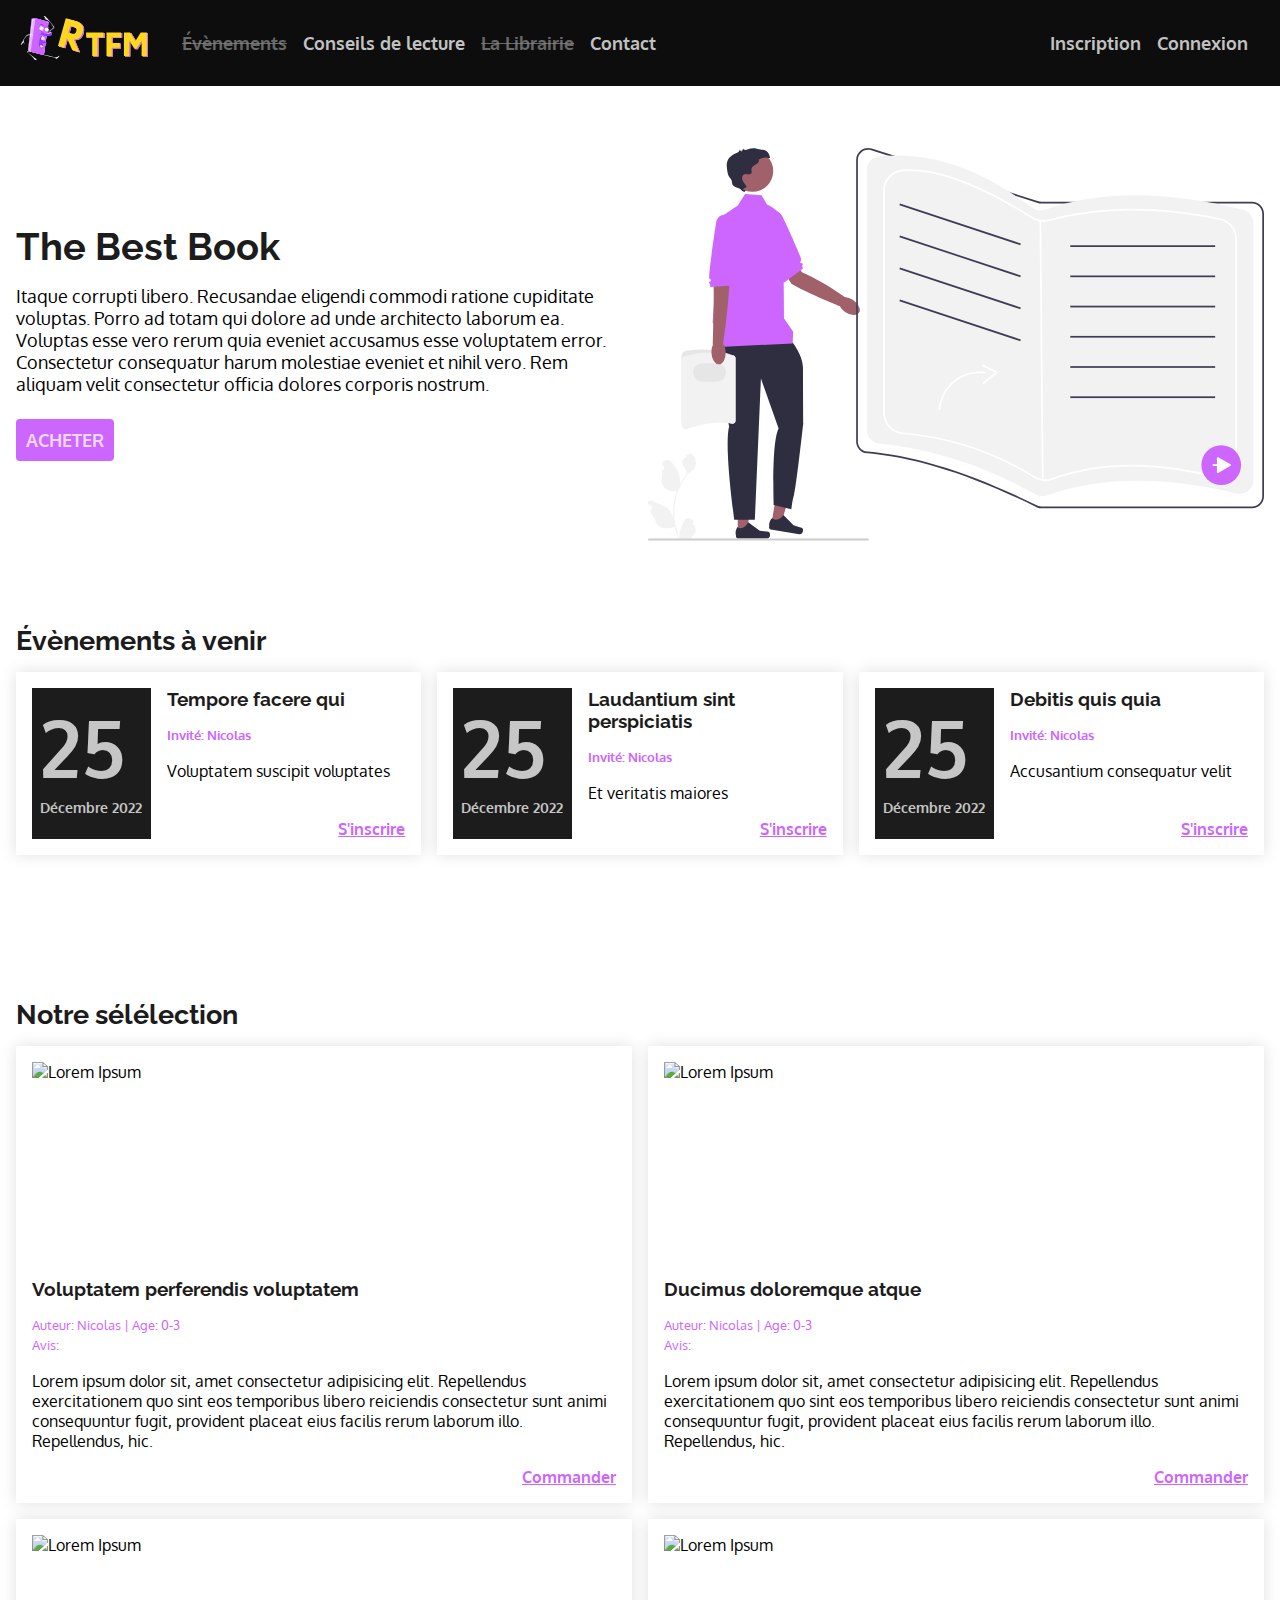
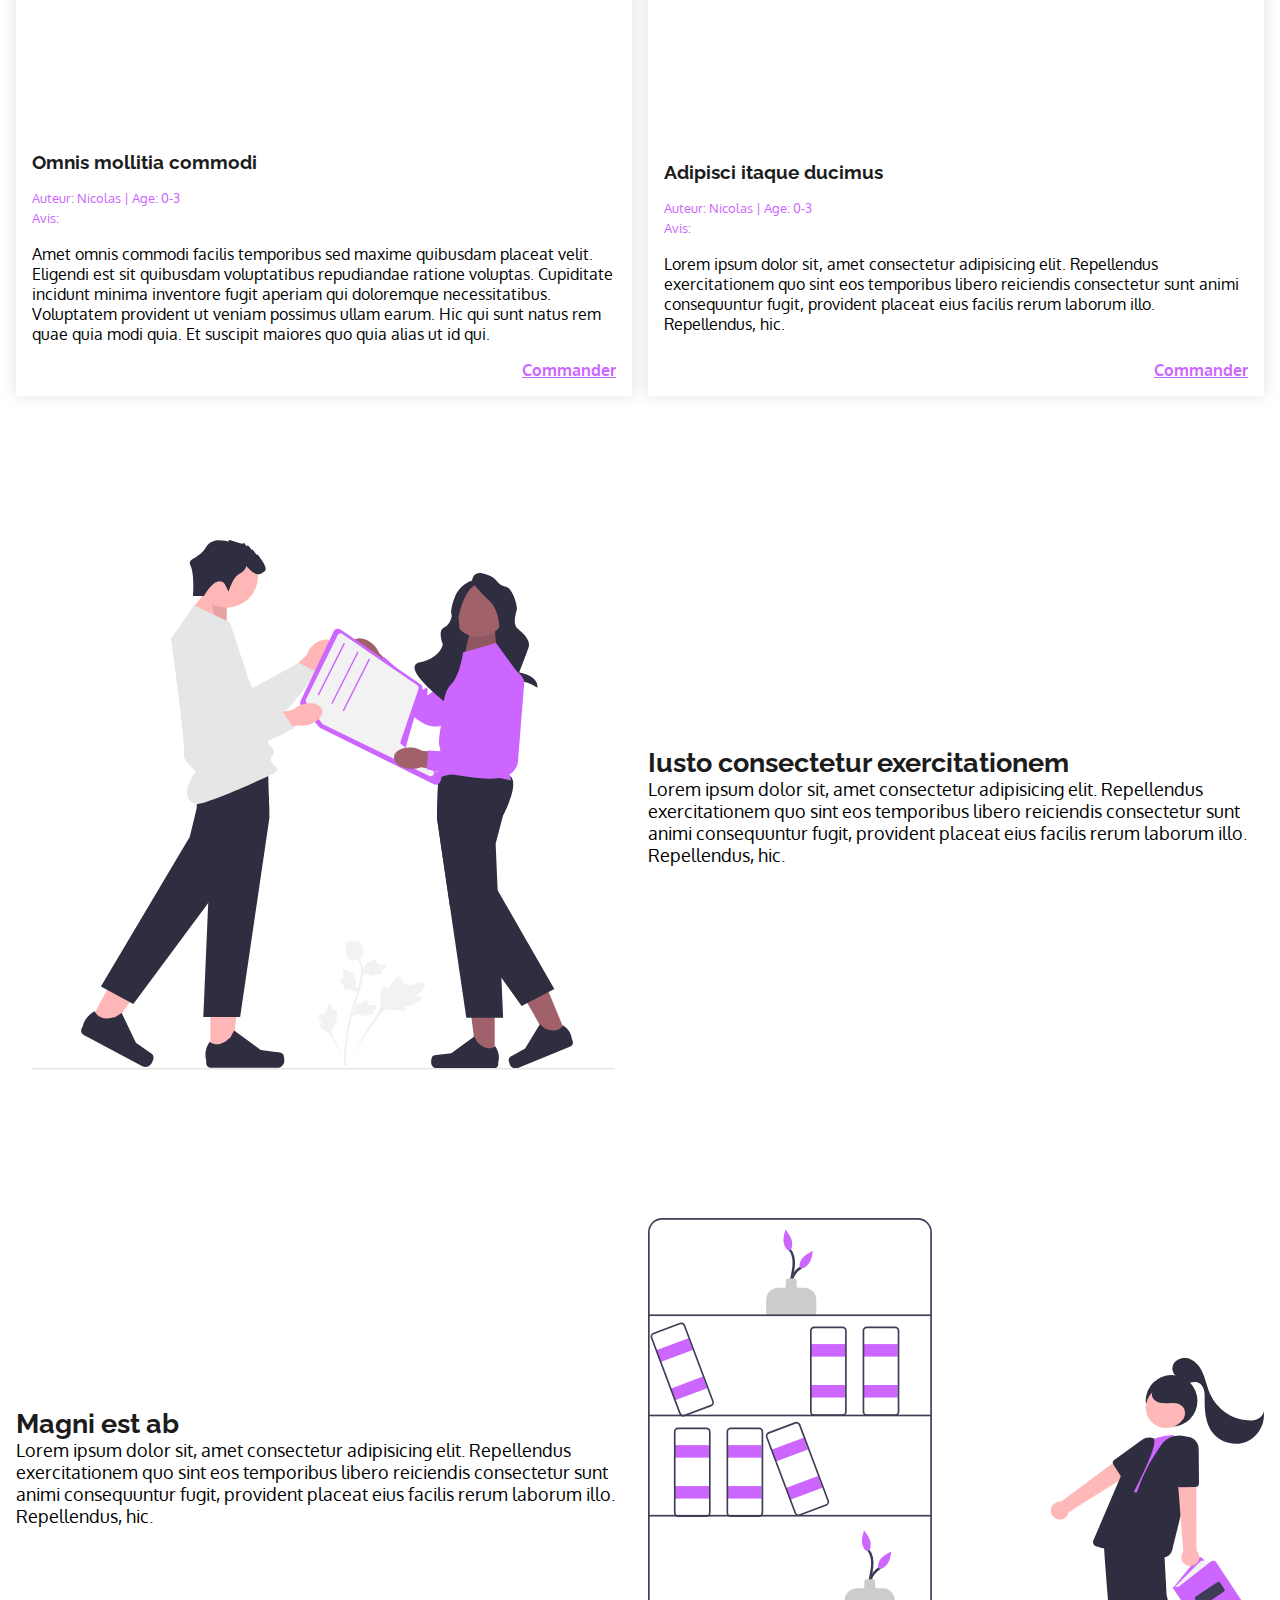
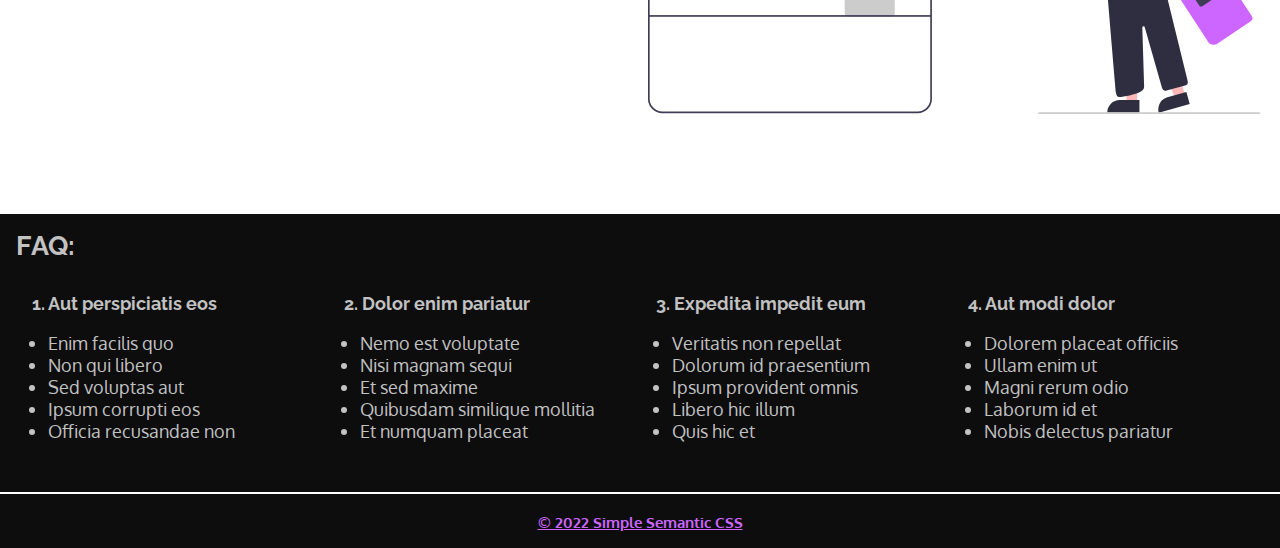
==== example/index.html @ d2ba7d9a "Ajout script insertion Header et footer" ====
<!DOCTYPE html>
<html lang="zxx">

<head>
  <meta charset="UTF-8" />
  <meta http-equiv="X-UA-Compatible" content="IE=edge" />
  <meta name="viewport" content="width=device-width, initial-scale=1.0" />
  <meta name="description" content="Simple Semantic CSS" />
  <title>SIMPLE SEMANTIC CSS</title>
  <!-- ANCHOR LOCAL stylesheet -->
  <link rel="stylesheet" href="../css/v1.09/main.css" />
  <link rel="stylesheet" href="./css/custom.css" />
  <!-- ANCHOR CDN -->
  <!-- <link rel="stylesheet" href="https://cdn.jsdelivr.net/gh/alternative-rvb/Simple-Semantic-CSS/css/v1.09/main.css"> -->
  <!-- ANCHOR FONTAWSOME -->
  <link rel="stylesheet" href="https://cdnjs.cloudflare.com/ajax/libs/font-awesome/6.1.1/css/all.min.css"
    integrity="sha512-KfkfwYDsLkIlwQp6LFnl8zNdLGxu9YAA1QvwINks4PhcElQSvqcyVLLD9aMhXd13uQjoXtEKNosOWaZqXgel0g=="
    crossorigin="anonymous" referrerpolicy="no-referrer" />
</head>

<body>
  <div class="d-flex fd-column g-1">

    <!-- ANCHOR HEADER -->
    <header id="mainHeader" class="bg-theme1 fixed"></header>
    <main class="mw-1320 m-auto d-flex fd-column g-1 p-1">
      <!-- ANCHOR SECTION HERO -->
      <section class="d-flex row-r wrap ai-c g-1">
        <div class="f-m text-c">
          <svg xmlns="http://www.w3.org/2000/svg" width="713.74209" height="454.87759" viewBox="0 0 713.74209 454.87759"
            xmlns:xlink="http://www.w3.org/1999/xlink">
            <path
              d="M151.45532,107.12088l26.99368,36.84888s23.01451,9.67771,49.9126,29.10911l-6.43865,10.05121s-44.39713-18.1797-55.75874-25.86109l-20.74693-32.52529,6.03804-17.62282Z"
              fill="#a0616a" />
            <ellipse cx="233.00689" cy="183.07086" rx="8.26737" ry="13.92399"
              transform="translate(-49.60553 272.16278) rotate(-55.65347)" fill="#a0616a" />
            <path
              d="M138.26109,75.6637l8.8339-2.50569s5.1422,.00984,8.04323,5.0606c2.90102,5.05075,23.44113,50.08457,22.46756,51.82912-.97357,1.74455-2.33263,2.13004-.58808,3.10361,1.74455,.97357,3.34184,.48004,2.15279,1.93885s.4542,4.66371,.4542,4.66371l-22.66043,16.71891-18.70316-80.80912Z"
              fill="#e20613" class="svg-theme1" />
            <polygon
              points="103.98781 445.96841 114.76512 445.96735 119.89195 404.39726 103.98562 404.39836 103.98781 445.96841"
              fill="#a0616a" />
            <path
              d="M140.9122,445.72392h0c.33555,.56513,.51263,2.38921,.51263,3.04645h0c0,2.02017-1.63767,3.65784-3.65783,3.65784h-33.37606c-1.37816,0-2.49539-1.11722-2.49539-2.49539v-1.38955s-1.6511-4.17631,1.74822-9.32386c0,0,4.22487,4.03063,10.5379-2.2824l1.86165-3.3725,13.47584,9.8555,7.46946,.91942c1.63414,.20115,3.08299-.03122,3.92358,1.38451Z"
              fill="#2f2e41" />
            <polygon
              points="142.99451 435.46553 153.62304 437.25011 165.5665 397.104 149.87984 394.46966 142.99451 435.46553"
              fill="#a0616a" />
            <path
              d="M179.44907,441.3422h0c.23728,.61292,.10969,2.44112,.0008,3.08928h0c-.33471,1.99225-2.22108,3.33595-4.21332,3.00124l-32.91477-5.52988c-1.35912-.22834-2.27579-1.51523-2.04745-2.87434l.23023-1.37035s-.93633-4.39215,3.26888-8.90534c0,0,3.49867,4.67491,10.77042-.5049l2.39469-3.01745,11.65669,11.95202,7.21389,2.14428c1.57823,.46912,3.04555,.48001,3.63996,2.01544Z"
              fill="#2f2e41" />
            <path
              d="M165.08713,222.1622s14.47992,16.9521,14.47992,32.49152,.35317,64.35457,.35317,64.35457c0,0-8.47605,76.20658-10.59506,82.56362-2.11901,6.35704-3.17852,16.9521-3.17852,16.9521l-20.48379-4.94436s-2.82535-71.69325,5.6507-88.64535l-20.48379-57.91967-7.06337,163.87029h-23.7791s-12.24411-86.17317-5.88707-108.77597c0,0-14.12675-86.17317-10.59506-91.11753,3.53169-4.94436,81.58197-8.82922,81.58197-8.82922Z"
              fill="#2f2e41" />
            <path
              d="M112.46499,53.34756l19.07111,1.41267,6.35704,10.59506s14.83309,6.35704,16.9521,15.53942c2.11901,9.18239,2.82535,116.54568,2.82535,116.54568l10.59506,15.53942-.70634,13.42041-84.76049,4.23802v-12.90317l-7.76971-15.35033s8.47605-122.90271,10.59506-123.60905c2.11901-.70634,18.36477-12.00774,18.36477-12.00774l8.47605-13.42041Z"
              fill="#e20613" class="svg-theme1" />
            <circle cx="121.09631" cy="26.70369" r="24.01547" fill="#a0616a" />
            <path
              d="M140.27905,7.38731c-1.22197-3.46578-4.61208-5.56839-8.28613-5.48649-.15581,.00343-.31131,.00199-.46542-.00434-1.85026-.07565-3.62619-.7076-5.44048-1.07833-3.38133-.69101-6.94664-.45966-10.21031,.66248-1.01445,.34882-2.03016,.78745-3.10291,.78757-1.07274,.00015-2.24124-.58808-2.50289-1.62838-.06211,.94187-.12405,1.88369-.18599,2.82551-.34916-.76229-.69815-1.52463-1.04731-2.28696l-.69907,3.04009-2.23975-2.54074c.20029,1.11987-.4526,2.24857-1.33659,2.96455-.88398,.71602-1.97579,1.11208-3.02239,1.55816-4.51696,1.92538-8.75815,5.33425-10.05965,10.06887-.82233,2.9913-.3922,6.16599,.04356,9.23746,.38511,2.71533,.80391,5.5245,2.27986,7.8359,.94613,1.48175,2.30989,2.72857,2.88596,4.38963,.53695,1.54823,.33356,3.32083,1.09757,4.77063,.76723,1.45622,2.35113,2.2801,3.9013,2.83338,1.55005,.55349,3.19792,.94488,4.53289,1.90776,1.33483,.96302,2.88417,3.73695,5.79264,3.58767l.93871-1.76355c.96568-.7868-2.60804-.16303-2.64533-1.40807-.03729-1.24504,4.29998-2.01425,3.6853-3.09766-.9427-1.6613-2.21811-3.10718-3.2804-4.69483-1.24232-1.8567-2.21931-4.02607-1.79064-6.29222,.16671-.88153,.57928-1.71424,1.2078-2.35458,1.81162-1.846,3.83164-1.03461,5.79476-.77056,1.35305,.18217,2.96907-.02813,3.67172-1.19882,.82186-1.36963-.0942-3.11199,.01786-4.70534,.11877-1.68834,1.39786-3.07277,2.78986-4.03532,1.39219-.96252,2.97284-1.66379,4.22515-2.80222,1.25228-1.13852,2.14439-2.91714,1.59842-4.51914,5.93621-2.47142,6.84497-2.70517,13.09608-1.19801-.29794-1.56322-.71506-3.10341-1.24416-4.60409Z"
              fill="#2f2e41" />
            <g>
              <path
                d="M38.89356,314.54275v-72.89503c0-1.99918,.85217-3.9129,2.33815-5.25046,1.48586-1.33732,3.47793-1.98449,5.46671-1.77477,18.4224-2.47839,35.77324-1.29965,51.49784,5.43013,1.78116,0,3.23023,1.44905,3.23023,3.23022v73.14985c0,1.78105-1.44907,3.23021-3.23023,3.23021-17.3092-4.05952-35.56576-3.00273-54.1827,0-2.82318,0-5.12-2.29684-5.12-5.12014Z"
                fill="#e6e6e6" />
              <path
                d="M38.89356,321.03206v-73.66565c0-3.89527,3.16898-7.06428,7.06426-7.06428,17.61624-4.60921,35.02939-4.61714,52.23845,0,1.78116,0,3.23023,1.44904,3.23023,3.2302v72.40112c0,1.77844-1.44478,3.22594-3.22228,3.23023-16.96848-2.95222-35.14513-.07702-54.19066,6.98829-2.82318,0-5.12-2.29685-5.12-5.11991Z"
                fill="#f2f2f2" />
              <path
                d="M79.57216,270.74461h-16.47266c-5.91602,0-10.729-4.8125-10.729-10.72852s4.81299-10.72949,10.729-10.72949h16.47266c5.9165,0,10.72949,4.81348,10.72949,10.72949s-4.81299,10.72852-10.72949,10.72852Z"
                fill="#e6e6e6" />
            </g>
            <path
              d="M94.66968,126.05669l-.62965,38.03222s-2.01241,29.63995-7.01004,62.99582l-11.91241,.75997s1.46567-52.08104,.9317-65.78524l.84241-30.43814,17.77798-5.56463Z"
              fill="#a0616a" />
            <ellipse cx="81.72612" cy="236.74328" rx="8.26737" ry="13.92399"
              transform="translate(-7.99527 2.91297) rotate(-1.94678)" fill="#a0616a" />
            <path
              d="M94.48458,77.63734l-9.1763,.3342s-4.88967,1.59169-6.09575,7.29007c-1.20608,5.69837-9.66037,64.67115-8.19721,66.03148,1.46315,1.36032,2.87489,1.30891,1.51457,2.77206-1.36032,1.46315-3.03198,1.48508-1.45172,2.50721,1.58026,1.02213,1.00293,4.57719,1.00293,4.57719l25.37952-1.79809-2.97604-81.71412Z"
              fill="#e20613" class="svg-theme1" />
            <path
              d="M699.91591,417.42821h-244.15186c-1.4165,0-2.81934-.2168-4.16943-.64355l-.14355-.05762c-76.44971-37.99414-141.99561-58.73047-200.38281-63.39551l-.22217-.04395c-5.77588-1.82715-9.65625-7.125-9.65625-13.18262V13.83836c0-4.45508,2.06152-8.52051,5.65527-11.15332,3.59424-2.63281,8.09131-3.37158,12.34082-2.0293l193.01172,61.05029c1.15576,.36572,2.35596,.55078,3.56641,.55078h244.15186c7.62402,0,13.82617,6.20264,13.82617,13.82617V403.60204c0,7.62402-6.20215,13.82617-13.82617,13.82617Zm-247.646-2.52734c1.13281,.34961,2.30811,.52734,3.49414,.52734h244.15186c6.521,0,11.82617-5.30469,11.82617-11.82617V76.08299c0-6.521-5.30518-11.82617-11.82617-11.82617h-244.15186c-1.41553,0-2.81787-.21631-4.16943-.64355L258.58242,2.56297c-3.63428-1.15039-7.48096-.5166-10.55518,1.73535-3.07422,2.25244-4.8374,5.72949-4.8374,9.54004V340.10496c0,5.14453,3.27148,9.64746,8.15381,11.24219,58.59863,4.70312,124.32568,25.49219,200.92627,63.55371Z"
              fill="#3f3d56" />
            <path
              d="M462.28362,402.61243c66.57014-23.55656,140.83585-20.85274,219.7317-2.349,9.90448,2.32293,19.40047-5.13488,19.40047-15.30812V86.84158c0-7.23933-4.93548-13.56904-11.9676-15.28866-83.22864-20.35257-160.96879-24.09712-229.47889,.08754-5.01901,1.77175-10.59015,.81182-14.82528-2.41205C387.41274,25.28221,328.32862,3.24799,267.48026,9.7905c-7.96013,.85589-13.96422,7.63971-13.96422,15.64572V326.80114c0,8.06918,6.10533,14.8162,14.13123,15.65093,65.49395,6.81166,125.67579,27.45575,181.64484,59.06964,3.963,2.23848,8.70074,2.60906,12.99152,1.09072Z"
              fill="#f2f2f2" />
            <path
              d="M460.14589,385.895c-4.53369,0-8.99902-1.24609-12.93408-3.68945-47.00439-29.19238-98.21484-46.24609-152.20752-50.6875-12.6582-1.04199-22.57422-11.83887-22.57422-24.58105V49.52196c0-13.21191,10.24609-24.0376,23.32666-24.64551,39.31055-1.83301,87.04199,15.69775,150.20508,55.15039,5.34277,3.33643,11.83984,4.32715,17.82617,2.72168,60.02832-16.11328,125.09814-16.58398,198.93164-1.43896,11.4624,2.35156,19.78223,12.52539,19.78223,24.19189v251.26074c0,7.58203-3.41016,14.625-9.35645,19.32129-5.99023,4.73145-13.69775,6.42773-21.14746,4.6543-69.8457-16.62402-129.82178-15.42285-183.35889,3.6748h0c-2.78027,.99219-5.65088,1.48242-8.49316,1.48242ZM301.36855,26.74754c-1.86084,0-3.69629,.04199-5.51904,.12695-12.01074,.55811-21.41943,10.50586-21.41943,22.64746V306.937c0,11.70898,9.10938,21.63086,20.73828,22.58691,54.31201,4.46875,105.82178,21.62109,153.09863,50.98242,5.88232,3.6543,13.06299,4.39062,19.7002,2.02344l.33594,.94141-.33594-.94141c53.91064-19.23242,114.25977-20.45508,184.49365-3.7373,6.85107,1.62988,13.9375,.07227,19.44482-4.27832,5.46289-4.31543,8.59619-10.78516,8.59619-17.75195V105.50145c0-10.72119-7.64746-20.07129-18.18457-22.23291-73.521-15.08203-138.29053-14.62012-198.01074,1.41162-6.52197,1.74902-13.59277,.67236-19.4043-2.95703-59.85791-37.38818-105.6958-54.97559-143.53369-54.97559Z"
              fill="#fff" />
            <rect x="454.99619" y="84.24502" width="2.00008" height="301.18961"
              transform="translate(-2.15024 4.22302) rotate(-.52937)" fill="#fff" />
            <rect x="360.62999" y="14.73326" width="1.99959" height="147.49977"
              transform="translate(164.02606 404.01148) rotate(-71.69155)" fill="#3f3d56" />
            <rect x="360.62999" y="51.80113" width="1.99959" height="147.49977"
              transform="translate(128.8346 429.43513) rotate(-71.69155)" fill="#3f3d56" />
            <rect x="360.62999" y="88.86851" width="1.99959" height="147.49977"
              transform="translate(93.6436 454.85844) rotate(-71.69155)" fill="#3f3d56" />
            <rect x="360.62999" y="125.93589" width="1.99959" height="147.49977"
              transform="translate(58.4526 480.28175) rotate(-71.69155)" fill="#3f3d56" />
            <rect x="489.30703" y="112.70995" width="167.8335" height="2" fill="#3f3d56" />
            <rect x="489.30703" y="147.71825" width="167.8335" height="2" fill="#3f3d56" />
            <rect x="489.30703" y="182.72606" width="167.8335" height="2" fill="#3f3d56" />
            <rect x="489.30703" y="217.73485" width="167.8335" height="2" fill="#3f3d56" />
            <rect x="489.30703" y="252.74266" width="167.8335" height="2" fill="#3f3d56" />
            <rect x="489.30703" y="287.75145" width="167.8335" height="2" fill="#3f3d56" />
            <path
              d="M54.25887,437.54464c-2.06592,.12937-3.20768-2.43737-1.64468-3.93333l.1555-.61819c-.02047-.04951-.04105-.09897-.06178-.14839-2.08924-4.9818-9.16992-4.94742-11.24139,.04177-1.83859,4.42817-4.17942,8.86389-4.75579,13.54594-.25838,2.0668-.14213,4.17236,.31648,6.20047-4.30807-9.41059-6.57515-19.68661-6.57515-30.02077,0-2.59652,.14213-5.19301,.43275-7.78295,.239-2.11854,.56839-4.2241,.99471-6.31034,2.30575-11.2772,7.29852-22.01825,14.50012-30.98962,3.46197-1.89248,6.34906-4.85065,8.09295-8.39652,.62649-1.27891,1.11739-2.65462,1.34991-4.05618-.39398,.05168-1.48556-5.94866-1.18841-6.3168-.54906-.83317-1.53178-1.24733-2.13144-2.06034-2.98232-4.04341-7.0912-3.33741-9.23621,2.15727-4.58224,2.31266-4.62659,6.14806-1.81495,9.83683,1.78878,2.34682,2.03456,5.52233,3.60408,8.03478-.16151,.20671-.32944,.40695-.4909,.61366-2.96106,3.79788-5.52208,7.88002-7.68104,12.16859,.61017-4.76621-.29067-10.50822-1.82641-14.20959-1.74819-4.21732-5.02491-7.76915-7.91045-11.41501-3.46601-4.37924-10.57337-2.46806-11.18401,3.08332-.00591,.05375-.01166,.10745-.01731,.1612,.4286,.24178,.84849,.49867,1.25864,.76992,2.33949,1.54723,1.53096,5.17386-1.24107,5.60174l-.06277,.00967c.15503,1.54366,.41984,3.07444,.80734,4.57937-3.70179,14.31579,4.29011,19.5299,15.70147,19.76412,.25191,.12916,.49738,.25832,.74929,.38109-1.15617,3.25525-2.07982,6.59447-2.76441,9.97891-.61359,2.99043-1.03991,6.01317-1.27885,9.04888-.29715,3.83006-.27129,7.67959,.05168,11.50323l-.01939-.13562c-.82024-4.21115-3.10671-8.14462-6.4266-10.87028-4.94561-4.06264-11.93282-5.55869-17.26826-8.82425-2.56833-1.57196-5.85945,.45945-5.41121,3.43708l.02182,.14261c.79443,.32289,1.56947,.69755,2.31871,1.11733,.4286,.24184,.84848,.49867,1.25864,.76992,2.33949,1.54729,1.53096,5.17392-1.24107,5.6018l-.06282,.00965c-.0452,.00646-.08397,.01295-.12911,.01944,1.36282,3.23581,3.26168,6.23922,5.63854,8.82922,2.31463,12.49713,12.25603,13.68282,22.89022,10.04354h.00648c1.16259,5.06378,2.86128,10.01127,5.0444,14.72621h18.02019c.06463-.20022,.12274-.40692,.18089-.60717-1.6664,.10341-3.34571,.00649-4.98629-.29702,1.33701-1.64059,2.67396-3.29409,4.01097-4.93462,.03229-.0323,.05816-.0646,.08397-.09689,.67817-.8396,1.36282-1.67283,2.04099-2.51246l.00036-.00102c.04245-2.57755-.26652-5.14662-.87876-7.63984l-.00057-.00035Z"
              fill="#f2f2f2" />
            <path
              d="M255.81023,453.68759c0,.66003-.53003,1.19-1.19006,1.19H1.33018c-.65997,0-1.19-.52997-1.19-1.19,0-.65997,.53003-1.19,1.19-1.19H254.62016c.66003,0,1.19006,.53003,1.19006,1.19Z"
              fill="#ccc" />
            <g>
              <circle cx="664.18984" cy="367.42821" r="23" fill="#e20613" class="svg-theme1" />
              <path
                d="M674.96059,366.56218l-14.27069-8.24048c-.66669-.38495-1.50006,.09619-1.50006,.86603v7.24048h-4.28082c-.55231,0-1,.44769-1,1,0,.55225,.44769,1,1,1h4.28082v7.24048c0,.76984,.83337,1.25092,1.50006,.86597l14.27069-8.24048c.66656-.38489,.66656-1.34705,0-1.73199Z"
                fill="#fff" />
            </g>
            <g>
              <path
                d="M336.66835,302.59537c.8958-10.24959,5.15132-20.04124,11.96184-27.74667,6.63443-7.5062,15.70252-12.65525,25.48162-14.75293,5.45895-1.17098,11.11392-1.39948,16.64225-.61069,1.32338,.18882,1.2881,2.28999-.0493,2.09917-9.40895-1.34249-19.1338,.29777-27.58827,4.64234-8.66574,4.45315-15.60153,11.69619-19.88606,20.43025-2.45018,4.9947-3.97856,10.44586-4.46292,15.98783-.11725,1.3415-2.2171,1.30008-2.09917-.0493h0Z"
                fill="#fff" />
              <path
                d="M388.42593,251.05747l16.16239,7.97413c.58787,.29004,.68444,1.24748,.18494,1.66038l-15.30037,12.64762c-1.03554,.856-2.49312-.65649-1.44947-1.5192l15.30037-12.64762,.18494,1.66038-16.16239-7.97413c-1.21371-.59881-.12439-2.39558,1.0796-1.80156h0Z"
                fill="#fff" />
            </g>
          </svg>
        </div>
        <div class="f-m d-flex fd-column g-1">
          <h1>The Best Book</h1>
          <p class="exerpt">
            Itaque corrupti libero. Recusandae eligendi commodi ratione
            cupiditate voluptas. Porro ad totam qui dolore ad unde architecto
            laborum ea. Voluptas esse vero rerum quia eveniet accusamus esse
            voluptatem error. Consectetur consequatur harum molestiae eveniet
            et nihil vero. Rem aliquam velit consectetur officia dolores
            corporis nostrum.
          </p>
          <div>
            <a class="btn" href="#">Acheter</a>
          </div>
        </div>
      </section>
      <section class="d-flex fd-column g-1 my-4">
        <h2>Évènements à venir</h2>
        <div class="d-flex wrap g-1">
          <article class="evt-book d-flex wrap f-m g-1 p-1">
            <div class="evt-book__left">
              <time class="evt-book__time" datetime="2022-12-25">
                <span class="evt-book__d">25</span>
                <span class="evt-book__m">Décembre</span>
                <span class="evt-book__y">2022</span>
              </time>
            </div>
            <div class="evt-book__right d-flex fd-column g-1">
              <h3>Tempore facere qui</h3>
              <p class="meta">
                <strong>
                  <i class="fa-solid fa-circle-user"></i>
                  Invité: Nicolas
                </strong>
              </p>
              <p>
                Voluptatem suscipit voluptates
              </p>
              <div class="mt-auto text-r"><a href="#">S'inscrire</a></div>
            </div>
          </article>
          <article class="evt-book d-flex wrap f-m g-1 p-1">
            <div class="evt-book__left">
              <time class="evt-book__time" datetime="2022-12-25">
                <span class="evt-book__d">25</span>
                <span class="evt-book__m">Décembre</span>
                <span class="evt-book__y">2022</span>
              </time>
            </div>
            <div class="evt-book__right d-flex fd-column g-1">
              <h3>Laudantium sint perspiciatis</h3>
              <p class="meta">
                <strong>
                  <i class="fa-solid fa-circle-user"></i>
                  Invité: Nicolas
                </strong>
              </p>
              <p>
                Et veritatis maiores
              </p>
              <div class="mt-auto text-r"><a href="#">S'inscrire</a></div>
            </div>
          </article>
          <article class="evt-book d-flex wrap f-m g-1 p-1">
            <div class="evt-book__left">
              <time class="evt-book__time" datetime="2022-12-25">
                <span class="evt-book__d">25</span>
                <span class="evt-book__m">Décembre</span>
                <span class="evt-book__y">2022</span>
              </time>
            </div>
            <div class="evt-book__right d-flex fd-column g-1">
              <h3>Debitis quis quia</h3>
              <p class="meta">
                <strong>
                  <i class="fa-solid fa-circle-user"></i>
                  Invité: Nicolas
                </strong>
              </p>
              <p>
                Accusantium consequatur velit
              </p>
              <div class="mt-auto text-r"><a href="#">S'inscrire</a></div>
            </div>
          </article>
        </div>
      </section>
      <section class="d-flex fd-column g-1 my-4">
        <h2>Notre sélélection</h2>
        <div class="d-flex wrap g-1">
          <article class="art-book f-l d-flex wrap g-1 p-1">
            <div class="art-book__left f-s">
              <img src="https://covers.openlibrary.org/b/id/43114-L.jpg" alt="Lorem Ipsum" width="1920" height="1080"
                loading="lazy" />
            </div>
            <div class="art-book__right f-s d-flex fd-column g-1">
              <h3>Voluptatem perferendis voluptatem</h3>
              <p class="meta">
                <span class="meta__autor">
                  <i class="fa-solid fa-circle-user"></i>
                  Auteur: Nicolas
                </span> |
                <span class="meta__review">
                  <i class="fa-solid fa-tag"></i> Age:
                  0-3
                </span> <br>
                <span class="meta__review">
                  Avis:
                  <i class="fa-solid fa-star"></i>
                  <i class="fa-solid fa-star"></i>
                  <i class="fa-solid fa-star"></i>
                  <i class="fa-solid fa-star"></i>
                  <i class="fa-regular fa-star"></i>
                </span>
              </p>
              <p>
                Lorem ipsum dolor sit, amet consectetur adipisicing elit.
                Repellendus exercitationem quo sint eos temporibus libero
                reiciendis consectetur sunt animi consequuntur fugit,
                provident placeat eius facilis rerum laborum illo.
                Repellendus, hic.
              </p>
              <div class="mt-auto text-r">
                <a href="#">Commander</a>
              </div>
            </div>
          </article>
          <article class="art-book f-l d-flex wrap g-1 p-1">
            <div class="art-book__left f-s">
              <img src="https://covers.openlibrary.org/b/id/30035-L.jpg" alt="Lorem Ipsum" width="1920" height="1080"
                loading="lazy" />
            </div>
            <div class="art-book__right f-s d-flex fd-column g-1">
              <h3>Ducimus doloremque atque</h3>
              <p class="meta">
                <span class="meta__autor">
                  <i class="fa-solid fa-circle-user"></i>
                  Auteur: Nicolas
                </span> |
                <span class="meta__review">
                  <i class="fa-solid fa-tag"></i> Age:
                  0-3
                </span> <br>
                <span class="meta__review">
                  Avis:
                  <i class="fa-solid fa-star"></i>
                  <i class="fa-solid fa-star"></i>
                  <i class="fa-solid fa-star"></i>
                  <i class="fa-solid fa-star"></i>
                  <i class="fa-regular fa-star"></i>
                </span>
              </p>
              <p>
                Lorem ipsum dolor sit, amet consectetur adipisicing elit.
                Repellendus exercitationem quo sint eos temporibus libero
                reiciendis consectetur sunt animi consequuntur fugit,
                provident placeat eius facilis rerum laborum illo.
                Repellendus, hic.
              </p>
              <div class="mt-auto text-r">
                <a href="#">Commander</a>
              </div>
            </div>
          </article>
          <article class="art-book f-l d-flex wrap g-1 p-1">
            <div class="art-book__left f-s">
              <img src="https://covers.openlibrary.org/b/id/37241-L.jpg" alt="Lorem Ipsum" width="1920" height="1080"
                loading="lazy" />
            </div>
            <div class="art-book__right f-s d-flex fd-column g-1">
              <h3>Omnis mollitia commodi</h3>
              <p class="meta">
                <span class="meta__autor">
                  <i class="fa-solid fa-circle-user"></i>
                  Auteur: Nicolas
                </span> |
                <span class="meta__review">
                  <i class="fa-solid fa-tag"></i> Age:
                  0-3
                </span> <br>
                <span class="meta__review">
                  Avis:
                  <i class="fa-solid fa-star"></i>
                  <i class="fa-solid fa-star"></i>
                  <i class="fa-solid fa-star"></i>
                  <i class="fa-solid fa-star"></i>
                  <i class="fa-regular fa-star"></i>
                </span>
              </p>
              <p>
                Amet omnis commodi facilis temporibus sed maxime quibusdam
                placeat velit. Eligendi est sit quibusdam voluptatibus
                repudiandae ratione voluptas. Cupiditate incidunt minima
                inventore fugit aperiam qui doloremque necessitatibus.
                Voluptatem provident ut veniam possimus ullam earum. Hic qui
                sunt natus rem quae quia modi quia. Et suscipit maiores quo
                quia alias ut id qui.
              </p>
              <div class="mt-auto text-r">
                <a href="#">Commander</a>
              </div>
            </div>
          </article>
          <article class="art-book f-l d-flex wrap g-1 p-1">
            <div class="art-book__left f-s">
              <img src="https://covers.openlibrary.org/b/id/17820-L.jpg" alt="Lorem Ipsum" width="1920" height="1080"
                loading="lazy" />
            </div>
            <div class="art-book__right f-s d-flex fd-column g-1">
              <h3>Adipisci itaque ducimus</h3>
              <p class="meta">
                <span class="meta__autor">
                  <i class="fa-solid fa-circle-user"></i>
                  Auteur: Nicolas
                </span> |
                <span class="meta__review">
                  <i class="fa-solid fa-tag"></i> Age:
                  0-3
                </span> <br>
                <span class="meta__review">
                  Avis:
                  <i class="fa-solid fa-star"></i>
                  <i class="fa-solid fa-star"></i>
                  <i class="fa-solid fa-star"></i>
                  <i class="fa-solid fa-star"></i>
                  <i class="fa-regular fa-star"></i>
                </span>
              </p>
              <p>
                Lorem ipsum dolor sit, amet consectetur adipisicing elit.
                Repellendus exercitationem quo sint eos temporibus libero
                reiciendis consectetur sunt animi consequuntur fugit,
                provident placeat eius facilis rerum laborum illo.
                Repellendus, hic.
              </p>
              <div class="mt-auto text-r">
                <a href="#">Commander</a>
              </div>
            </div>
          </article>
        </div>
      </section>
      <section class="my-4">
        <div class="d-flex wrap ai-c g-1">
          <div class="f-m text-c">
            <svg xmlns="http://www.w3.org/2000/svg" width="583.04004" height="529.62915"
              viewBox="0 0 583.04004 529.62915" xmlns:xlink="http://www.w3.org/1999/xlink">
              <path id="uuid-f8ba9176-caa4-4aaa-aa33-5402b823e72a-128"
                d="M280.23975,106.12551c6.49095-6.6056,15.16071-8.61083,19.36388-4.47925,4.20317,4.13157,2.34783,12.83412-4.14632,19.44121-2.55795,2.67484-5.71926,4.69822-9.21949,5.90082l-27.85587,27.64088-12.69243-13.34842,28.80849-25.83183c1.14185-3.52176,3.1107-6.71878,5.74173-9.3234Z"
                fill="#ffb6b6" />
              <path
                d="M191.15314,83.30949l29.20626,64.7923,46.63791-25.24489,16.69085,8.85846s-38.12548,63.73886-64.22999,56.48302c-26.1045-7.25584-72.45934-73.04683-64.10735-93.35192s35.80232-11.53697,35.80232-11.53697Z"
                fill="#e6e6e6" />
              <g>
                <path id="uuid-070545a9-7559-45f6-9b62-076b2f028fa8-129"
                  d="M326.53975,119.88304c-6.78007-6.30849-9.02085-14.92038-5.00538-19.2346,4.01547-4.31422,12.76536-2.69677,19.547,3.61488,2.74357,2.48409,4.85236,5.58908,6.14991,9.05523l28.38986,27.09213-12.99751,13.05154-26.60745-28.0937c-3.55158-1.04544-6.80107-2.92641-9.47643-5.48548Z"
                  fill="#a0616a" />
                <path
                  d="M469.54555,124.05918l-54.79823,58.34112s-12.30572,12.17584-32.55166-5.38303c-20.24594-17.55886-42.75488-46.36646-42.75488-46.36646l12.62792-13.7435,22.36758,19.95557s13.27995,5.34356,14.20323,8.80108-1.65808,4.88765,2.49095,3.77972,4.22986-3.57946,4.48999,.1689-2.27411,8.12916,2.5193,3.88589c4.79341-4.24327,6.22354-1.66191,6.22354-1.66191l35.02349-46.39323s22.63117-17.89636,29.13744-1.85421c6.50626,16.04214,1.02135,20.47007,1.02135,20.47007Z"
                  fill="#e20613" class="svg-theme1" />
              </g>
              <g>
                <polygon
                  points="178.34658 515.12397 199.64263 515.1219 209.77329 432.97905 178.34231 432.98125 178.34658 515.12397"
                  fill="#ffb6b6" />
                <path
                  d="M251.30953,514.64088h0c.66308,1.11676,1.01296,4.72115,1.01296,6.01985h0c0,3.99185-3.23598,7.22797-7.22797,7.22797h-65.95139c-2.72322,0-4.93095-2.2076-4.93095-4.93095v-2.74577s-3.26255-8.25246,3.45446-18.42407c0,0,8.34835,7.96452,20.82294-4.51006l3.67865-6.66414,26.62832,19.47461,14.75968,1.81677c3.22912,.39744,6.09203-.06168,7.75304,2.73579h.00026Z"
                  fill="#2f2e41" />
              </g>
              <rect x="423.79277" y="58.07379" width="52.77628" height="77.98286"
                transform="translate(900.36181 194.13044) rotate(-180)" fill="#2f2e41" />
              <polygon
                points="464.72245 112.27854 462.87423 89.94297 438.29928 89.94297 432.85138 113.60704 464.72245 112.27854"
                fill="#a0616a" />
              <polygon
                points="464.72245 112.27854 462.87423 89.94297 438.29928 89.94297 432.85138 113.60704 464.72245 112.27854"
                opacity=".1" />
              <polygon
                points="194.46134 87.46728 194.89207 58.74385 177.17918 47.70229 157.91851 71.26224 194.46134 87.46728"
                fill="#ffb6b6" />
              <polygon
                points="194.46134 87.46728 195.60781 59.45958 177.17918 47.70229 183.44031 82.3631 194.46134 87.46728"
                opacity=".1" />
              <circle cx="446.71686" cy="70.18709" r="26.86262" fill="#a0616a" />
              <path
                d="M439.94073,41.92582s0-11.02788,10.24017-8.66476c10.24017,2.36312,13.391,6.30164,13.391,6.30164,0,0,3.93853,6.30164,10.24017,7.08935,6.30164,.78771,11.81558,18.90493,11.02788,22.84346s-4.72623,14.1787,.78771,18.90493,13.391,11.81558,11.02788,18.90493c-2.36312,7.08935-9.45247,25.20658-9.45247,25.20658,0,0,19.77327,2.89032,18.15754,15.23001,0,0-9.49278-7.35295-22.09607-7.35295-12.60329,0-11.02788-22.86517-11.02788-22.86517,0,0-.78771-14.15699-3.15082-18.09552-2.36312-3.93853,.78771-25.99429-11.02788-37.80987-11.81558-11.81558-18.11723-19.69264-18.11723-19.69264Z"
                fill="#2f2e41" />
              <path
                d="M443.09155,39.56271s-14.96641,3.15082-20.48035,18.11723c-5.51394,14.96641-2.72906,17.75129-2.72906,17.75129,0,0-1.21913,9.0121-7.9098,12.17222-6.69067,3.16013-1.17673,16.55112-1.17673,16.55112,0,0-1.57541,13.391-22.84346,18.11723-21.26805,4.72623,26.67056,40.96936,26.67056,40.96936,0,0-3.44665-17.10567,18.60911-17.89338,22.05576-.78771-4.31898-41.19322-4.31898-41.19322l-2.36312-25.99429s4.72623-29.93281,18.90493-33.87134c14.1787-3.93853-2.36312-4.72623-2.36312-4.72623Z"
                fill="#2f2e41" />
              <circle cx="194.51657" cy="36.18044" r="31.50161" fill="#ffb6b6" />
              <path
                d="M237.47831,277.4009l-29.34514,199.69007h-36.81741l4.89565-113.98797,2.57663-59.93564-7.47228-28.52919s-3.40691-6.34145-6.27701-14.02843c-3.23509-8.6747-5.79027-19.07431-1.99688-24.00574,1.39569-1.81799,5.02447-3.16358,9.95585-4.16558,3.01326-.61552,6.52038-1.0951,10.3066-1.46725,21.77265-2.15437,52.74252-.80878,52.74252-.80878l.78729,25.98117,.43663,14.50796,.20755,6.74938Z"
                fill="#2f2e41" />
              <g>
                <polygon
                  points="57.09417 483.30825 75.85506 493.38549 123.65611 425.81969 95.9672 410.94587 57.09417 483.30825"
                  fill="#ffb6b6" />
                <path
                  d="M121.59661,517.41485h0c.05557,1.29759-1.34212,4.63833-1.95677,5.78236h0c-1.88928,3.51646-6.27149,4.83565-9.78806,2.94631l-58.09725-31.21371c-2.39891-1.28885-3.2989-4.27844-2.00999-6.67746l1.29953-2.41877s1.03174-8.81379,11.76288-14.59501c0,0,3.58467,10.96717,20.47767,5.88219l6.39458-4.12947,14.24015,29.75813,12.1421,8.58593c2.65646,1.87839,5.39572,2.82892,5.53493,6.07937l.00023,.00012Z"
                  fill="#2f2e41" />
              </g>
              <path
                d="M237.27076,270.65152l-15.5744,31.22752-45.48495,61.22396-74.88019,100.79698-32.43-17.42101,88.8943-149.6745,6.92831-28.67234s0-3.09914,.31493-7.52238c.61557-8.75343,2.46213-22.70309,7.95897-28.17132,.74439-.74435,1.55318-1.33126,2.43352-1.72495,1.65335-.74435,4.40179-.56541,7.87309,.2577,14.5008,3.46413,41.56274,18.34429,53.52981,25.17239l.43663,14.50796Z"
                fill="#2f2e41" />
              <g>
                <polygon
                  points="462.72147 517.62917 444.41088 517.62739 435.70042 447 462.72515 447.00189 462.72147 517.62917"
                  fill="#a0616a" />
                <path
                  d="M399.98707,517.2138h0c-.57013,.9602-.87096,4.0593-.87096,5.17594h0c0,3.43224,2.78234,6.21469,6.21469,6.21469h56.70578c2.34146,0,4.23969-1.89812,4.23969-4.23969v-2.36084s2.80518-7.09556-2.97019-15.84123c0,0-7.17801,6.84799-17.9038-3.8778l-3.16294-5.72991-22.89534,16.7445-12.69054,1.56208c-2.77643,.34172-5.238-.05304-6.66616,2.35226h-.00022Z"
                  fill="#2f2e41" />
              </g>
              <g>
                <polygon
                  points="534.85443 496.05084 517.9276 503.03371 482.93516 441.06897 507.91729 430.76223 534.85443 496.05084"
                  fill="#a0616a" />
                <path
                  d="M476.70488,519.5967h0c-.16075,1.10508,.7433,4.08461,1.16924,5.11681h0c1.30922,3.17273,4.94254,4.68349,8.11537,3.37423l52.41831-21.63023c2.16442-.89314,3.1951-3.37182,2.30191-5.53634l-.90054-2.18234s-.1135-7.6291-8.7882-13.51052c0,0-4.02315,9.06825-18.02929,3.24474l-5.10945-4.09018-14.77712,24.21181-11.13517,6.28474c-2.43616,1.37494-4.86219,1.94899-5.26487,4.71719l-.00021,.00009Z"
                  fill="#2f2e41" />
              </g>
              <path
                d="M471.12285,275.3539l-7.47228,28.52919,1.98976,46.29374,3.29953,76.89141,.09305,2.1687,.37215,8.64605,1.71778,39.92372h-36.81741l-16.39035-111.533-12.95479-88.15707,1.35991-44.89092,.07156-2.34759s65.84762-2.86294,73.00497,6.44162c7.15735,9.30456-8.2739,38.03417-8.2739,38.03417Z"
                fill="#2f2e41" />
              <path
                d="M522.34801,449.1057l-6.24123,3.22797-23.08245,11.94562-3.37825,1.7464-20.24101-28.14271-51.48998-71.60928-12.95479-88.15707,1.35991-44.89092c5.82605-1.85373,10.48549-2.61241,12.84741-1.51019,10.63586,4.97437,10.12767,37.58325,10.12767,37.58325l6.47739,28.77256,29.86765,52.1055,56.70767,98.92887Z"
                fill="#2f2e41" />
              <g>
                <path
                  d="M389.22568,457.90927c-.47377-1.44977-4.06457-.81151-4.40934-2.10824-.34356-1.29205,3.10208-2.37546,5.74471-6.0166,.47659-.65663,3.47971-4.79454,2.32792-6.53493-2.1832-3.29889-17.37315,4.91735-21.01925,.30668-.80021-1.01185-1.12945-2.74897-3.51323-5.98179-.94834-1.28608-1.55674-1.90695-2.28368-1.88858-1.03148,.02605-1.40054,1.31645-3.02171,3.6539-2.43126,3.50548-3.30863,3.06537-4.91026,5.93759-1.18896,2.13218-1.32986,3.49456-2.18725,3.57485-1.21329,.11366-1.71462-2.541-3.19716-2.64399-1.51285-.10505-3.02669,2.51801-3.77715,4.56737-1.40831,3.84577-.53624,6.78524-.34288,9.71471,.21009,3.18358-.28322,7.84383-3.74231,13.82532l-32.62657,51.98212c7.00688-10.59699,26.89671-39.49402,34.91025-50.09355,2.31337-3.05985,4.79938-6.13237,8.62575-6.7104,3.68391-.55655,8.16629,1.26605,14.42272,1.15995,.73067-.01235,2.76413-.07277,3.25876-1.15056,.40895-.89103-.60642-1.66577-.23705-2.50334,.49543-1.12348,2.72444-.64148,5.76213-1.3876,2.142-.52616,3.59724-1.39546,4.84866-2.14304,.37729-.22538,5.99771-3.62994,5.36699-5.55987h-.00005Z"
                  fill="#f2f2f2" />
                <path
                  d="M303.77069,470.04589c-.84826-.1858-1.57104,1.76077-2.30695,1.55583-.73329-.20418-.27085-2.20792-1.29544-4.55554-.18477-.42335-1.34918-3.09126-2.53573-3.02808-2.24903,.11969-2.59924,9.94565-5.91422,10.40488-.72749,.1008-1.6751-.23883-3.94957-.00161-.90484,.09438-1.38511,.21384-1.58585,.57593-.28481,.51376,.242,1.06725,.92149,2.53732,1.01901,2.20471,.54984,2.50836,1.49742,4.12317,.70344,1.19875,1.33145,1.66101,1.12346,2.10497-.29428,.62828-1.74186,.1084-2.22016,.8063-.48806,.71221,.36256,2.21204,1.15186,3.17166,1.48121,1.80084,3.17552,2.22095,4.66911,2.97131,1.62314,.81545,3.7681,2.40221,5.70578,5.82582l16.09936,31.01183c-3.17937-6.4966-11.62337-24.59637-14.51351-31.58779-.83433-2.01827-1.62503-4.12495-.80468-6.16976,.78977-1.96868,2.97762-3.64276,4.73073-6.74407,.20476-.3622,.76182-1.37766,.37558-1.9314-.31933-.4578-.99255-.18297-1.29706-.60594-.40845-.56734,.47126-1.52227,.98149-3.22847,.35979-1.20312,.35301-2.16817,.34718-2.99809-.00176-.2502-.05108-3.99105-1.18026-4.23835l-.00002,.00008Z"
                  fill="#f2f2f2" />
                <path
                  d="M319.83224,477.61255l.50604-4.67213,.31037-.29352c1.43597-1.35712,2.33428-2.7949,2.67125-4.27469,.05362-.23525,.09515-.47323,.13765-.71557,.16805-.96064,.37666-2.15483,1.30023-3.39519,.51688-.69106,1.88417-2.25297,3.29433-1.7074,.3806,.14266,.63749,.3894,.81596,.651,.0448-.04544,.0907-.09067,.13977-.1398,.60913-.59194,1.03526-.80879,1.44573-1.01761,.31541-.1607,.6411-.32602,1.19227-.76686,.2418-.19328,.43542-.36728,.59856-.51342,.4948-.44183,1.12772-.95917,1.99465-.75426,.91899,.25119,1.23408,1.12781,1.44313,1.70816,.37331,1.03517,.48831,1.74704,.56439,2.21916,.0274,.17247,.05916,.3667,.0832,.42983,.20116,.50696,2.72617,.63807,3.67622,.69285,2.13561,.11588,3.98357,.21616,4.42798,1.67845,.31889,1.04614-.34572,2.18715-2.03227,3.48147-.52534,.40269-1.05058,.68062-1.50814,.88818,.28144,.2661,.50567,.62801,.5194,1.12091h0c.03089,1.16674-1.16576,2.06201-3.55656,2.66554-.59411,.15167-1.39325,.35237-2.43898,.30166-.49248-.02436-.92389-.09978-1.29169-.17026-.05484,.20957-.15541,.42743-.33669,.63421-.53212,.60912-1.39147,.764-2.55795,.42065-1.28777-.35885-2.30526-.84686-3.20309-1.27586-.78424-.37361-1.46044-.69309-2.02782-.78037-1.0553-.14758-2.03936,.50399-3.217,1.37115l-2.95093,2.21373h-.00003Z"
                  fill="#f2f2f2" />
                <path
                  d="M328.2542,451.0011l-4.64769,.69558-.36264-.22578c-1.67698-1.04479-3.29556-1.54902-4.81244-1.49962-.24117,.00781-.48188,.028-.72709,.04836-.97184,.0811-2.17991,.18224-3.61396-.39652-.79959-.32468-2.65721-1.25108-2.48717-2.7535,.04146-.40433,.21497-.71541,.42277-.95439-.05535-.03179-.11073-.06472-.17068-.09973-.72708-.43908-1.04494-.79626-1.35106-1.14036-.23545-.26434-.47799-.53744-1.04419-.95877-.2483-.18486-.46572-.32801-.64846-.44875-.5529-.36653-1.21384-.84756-1.23551-1.73812,.00987-.95264,.77791-1.47978,1.28625-1.82922,.90664-.62366,1.56604-.91549,2.00343-1.10883,.15987-.07023,.3397-.15024,.39467-.18949,.43935-.32316-.07428-2.79884-.26226-3.73173-.4296-2.09514-.80136-3.9081,.50041-4.70888,.93104-.57379,2.20331-.22036,3.8831,1.08273,.52277,.40602,.92484,.84358,1.24167,1.23354,.18601-.33973,.4792-.64847,.95251-.78671h0c1.12075-.32582,2.29026,.6046,3.48048,2.76411,.29741,.53621,.69425,1.2583,.91043,2.28269,.10135,.48254,.13781,.91897,.16295,1.29265,.21664-.00011,.45286,.04191,.69888,.16481,.72416,.36021,1.09199,1.15219,1.05572,2.36759-.02047,1.33668-.23443,2.44468-.42166,3.42196-.16247,.85337-.30001,1.58848-.24048,2.15945,.12494,1.05823,1.00478,1.84481,2.14231,2.764l2.88984,2.29291h-.00012Z"
                  fill="#f2f2f2" />
                <path
                  d="M328.88063,437.04407l.50604-4.67213,.31037-.29352c1.43597-1.35712,2.33428-2.7949,2.67125-4.27469,.05362-.23525,.09515-.47323,.13765-.71557,.16805-.96064,.37666-2.15483,1.30023-3.39519,.51688-.69106,1.88417-2.25297,3.29433-1.7074,.3806,.14266,.63749,.3894,.81596,.651,.0448-.04544,.0907-.09067,.13977-.1398,.60913-.59194,1.03526-.80879,1.44573-1.01761,.31541-.1607,.6411-.32602,1.19227-.76686,.2418-.19328,.43542-.36728,.59856-.51342,.4948-.44183,1.12772-.95917,1.99465-.75426,.91899,.25119,1.23408,1.12781,1.44313,1.70816,.37331,1.03517,.48831,1.74704,.56439,2.21916,.0274,.17247,.05916,.3667,.0832,.42983,.20116,.50696,2.72617,.63807,3.67622,.69285,2.13561,.11588,3.98357,.21616,4.42798,1.67845,.31889,1.04614-.34572,2.18715-2.03227,3.48147-.52534,.40269-1.05058,.68062-1.50814,.88818,.28144,.2661,.50567,.62801,.5194,1.12091h0c.03089,1.16674-1.16576,2.06201-3.55656,2.66554-.59411,.15167-1.39325,.35237-2.43898,.30166-.49248-.02436-.92389-.09978-1.29169-.17026-.05484,.20957-.15541,.42743-.33669,.63421-.53212,.60912-1.39147,.764-2.55795,.42065-1.28777-.35885-2.30526-.84686-3.20309-1.27586-.78424-.37361-1.46044-.69309-2.02782-.78037-1.0553-.14758-2.03936,.50399-3.217,1.37115l-2.95093,2.21373h-.00003Z"
                  fill="#f2f2f2" />
                <path
                  d="M313.81007,526.56373l-.82171-.81173,.01484-1.15423-.01484,1.15423-1.14216-.12074c.00545-.10738-.00205-.3586-.0104-.75092-.04394-2.1493-.18033-8.69064,.73053-18.74134,.63602-7.01599,1.69884-14.13778,3.15893-21.17099,1.46254-7.04419,2.98044-12.28545,4.19961-16.49813,.92006-3.17731,1.84872-6.19098,2.75527-9.12643,2.41929-7.8428,4.70359-15.25129,6.11819-23.70171,.31677-1.88632,.97422-5.81304-.37183-10.44772-.78099-2.68799-2.11817-5.21813-3.9758-7.5178l1.79792-1.45198c2.04981,2.54122,3.52852,5.34326,4.39588,8.32777,1.49243,5.13864,.77611,9.41732,.43194,11.47311-1.4398,8.5996-3.74689,16.07927-6.18998,23.99762-.90191,2.9249-1.8276,5.92538-2.74362,9.08973-1.20814,4.17359-2.7124,9.36932-4.15592,16.32304-1.44363,6.94906-2.49282,13.9838-3.1218,20.91126-.8988,9.92402-.76377,16.36802-.71957,18.48502,.02285,1.13031,.02779,1.36707-.33547,1.73198v-.00003Z"
                  fill="#f2f2f2" />
                <path
                  d="M319.51852,420.33531c-.09244-.02062-.18549-.04368-.27865-.0714-1.89619-.53152-3.41721-2.07683-4.52205-4.59214-.51712-1.18278-.63919-2.42762-.8826-4.91022-.03822-.38283-.20697-2.31967,.00049-4.88654,.13497-1.67735,.31529-2.35105,.77175-2.88,.5069-.58933,1.18983-.92682,1.91151-1.09625,.01951-.22209,.09217-.43923,.23631-.64507,.59368-.85415,1.58744-.50311,2.12664-.32047,.27167,.09756,.61021,.22159,.99101,.28572,.59844,.10345,.95577-.00171,1.49668-.15833,.51757-.15027,1.16111-.33713,2.05058-.32127,1.7552,.02412,3.05448,.81297,3.48294,1.07257,2.25643,1.35583,3.0355,3.51892,3.93708,6.02354,.17914,.50205,.77368,2.31667,.91213,4.65341,.09994,1.68584-.12096,2.37592-.37426,2.86931-.51738,1.01443-1.30961,1.48465-3.27584,2.47399-2.05419,1.03671-3.08483,1.55544-3.92988,1.82211-1.96641,.6173-3.2012,1.00498-4.65383,.68099v.00005Z"
                  fill="#f2f2f2" />
              </g>
              <path
                d="M583.04004,528.78912h0c0,.46393-.3761,.84003-.84003,.84003H0v-1.68005H582.20001c.46393,0,.84003,.3761,.84003,.84003Z"
                fill="#e6e6e6" />
              <path
                d="M161.96826,65.18546l35.78675,17.17764s37.93396,112.3704,37.93396,118.09628c0,5.72588,10.73603,9.30456,4.29441,15.74617s11.98962,11.89698,2.05827,17.04238-71.88468,33.29009-78.7736,30.75207c-19-7,.80515-32.72175,.80515-32.72175,0,0-14.27243-11.49403-12.12523-17.21991s-12.88323-115.23334-12.88323-115.23334l22.90352-33.63955Z"
                fill="#e6e6e6" />
              <path
                d="M192.59279,43.72564l4.05176,8.10351s4.05176-14.58632,10.53456-17.82772,7.29316-8.10351,7.29316-8.10351c0,0,8.10351,10.53456,13.77597,8.10351s8.10351-4.05176,1.6207-13.77597-4.86211-4.86211-4.86211-4.86211c0,0-5.67246-8.10351-4.86211-5.67246s-4.86211-6.48281-4.86211-4.05176c0,2.43105-4.05176-4.86211-4.05176-2.43105,0,2.43105-17.01737-5.67246-14.58632-2.43105s-14.58632-6.48281-22.68983,6.48281c-8.10351,12.96562-19.33995,10.56788-15.34243,18.65473,3.99752,8.08685,2.37682,29.96633,2.37682,29.96633h11.17583s11.514-21.87948,20.42787-12.15527Z"
                fill="#2f2e41" />
              <path
                d="M431.08463,112.42397l.65554-.18526,32.26827-9.11929,25.76646,35.07102-17.17764,73.00497,6.44162,29.34514s-52.24866-13.59897-73.00497-2.14721c0,0-1.43147-6.52615,0-9.70469s3.57868-16.40555,1.43147-22.31741,4.29441-33.82552,4.29441-33.82552c0,0-2.14721-18.60911,7.15735-27.91367s12.1675-32.20808,12.1675-32.20808Z"
                fill="#e20613" class="svg-theme1" />
              <path
                d="M401.77829,244.24922l-113.38773-56.35015c-.56406-.28028-1.05683-.66646-1.46502-1.14734l-17.69208-20.85102c-1.1732-1.38289-1.42728-3.33439-.64689-4.9717l33.17439-69.60104c.58119-1.21969,1.66318-2.1203,2.96848-2.47117,1.30636-.35018,2.69344-.11288,3.80793,.65143l79.96487,54.85193c1.64151,1.12568,2.37507,3.16734,1.82498,5.08039l-16.23509,56.49833c-.44384,1.5454,.12197,3.23164,1.40805,4.19621l32.11721,24.08791c1.72958,1.29727,2.32719,3.66325,1.42134,5.62593l-1.01594,2.20137c-.52702,1.1421-1.47096,2.00112-2.6571,2.4191-.5029,.17719-1.02153,.26526-1.53806,.26526-.70211-.00035-1.40002-.16286-2.04935-.48543Z"
                fill="#e20613" class="svg-theme1" />
              <path
                d="M400.87344,230.53454l-31.5639-26.26032c-.27198-.229-.48669-.50814-.63701-.8159-.28627-.57974-.34354-1.27403-.12883-1.91104l17.98642-52.62797c.46525-1.35991-.03578-2.87727-1.22392-3.69322l-74.93742-51.30388c-.76584-.52964-1.72495-.69424-2.62678-.45804-.90895,.23616-1.66051,.85173-2.07561,1.68912l-31.59255,64.15133c-.47953,.96622-.44375,2.07561,.08588,2.99893,.06444,.12883,.14316,.25049,.2362,.36503l15.88933,20.97103c.30776,.40081,.70857,.73002,1.15949,.9519l105.97173,51.31105c.44375,.21476,.92328,.32209,1.40281,.32209,.83028,0,1.66051-.32209,2.27603-.94478,.0716-.07872,.14316-.15028,.21476-.23616,.50098-.6084,.75868-1.38853,.72286-2.18303-.04294-.90179-.4652-1.7464-1.15949-2.32614Z"
                fill="#f2f2f2" />
              <path
                d="M286.50546,155.36807c.26211,0,.51409-.14399,.6399-.39386l25.68748-51.03317c.17789-.35332,.03565-.78353-.31733-.96107-.35402-.17858-.78318-.03565-.96107,.31733l-25.68748,51.03317c-.17789,.35332-.03565,.78353,.31733,.96107,.10345,.05207,.21318,.07654,.32117,.07654Z"
                fill="#e20613" class="svg-theme1" />
              <path
                d="M300.10442,163.95689c.26211,0,.51409-.14399,.6399-.39386l25.68748-51.03317c.17789-.35332,.03565-.78353-.31733-.96107-.35437-.17893-.78388-.0353-.96107,.31733l-25.68748,51.03317c-.17789,.35332-.03565,.78353,.31733,.96107,.10345,.05207,.21318,.07654,.32117,.07654Z"
                fill="#e20613" class="svg-theme1" />
              <path
                d="M311.55618,171.11425c.26211,0,.51409-.14399,.6399-.39386l25.68748-51.03317c.17789-.35332,.03565-.78353-.31733-.96107-.35437-.17858-.78318-.03565-.96107,.31733l-25.68748,51.03317c-.17789,.35332-.03565,.78353,.31733,.96107,.10345,.05207,.21318,.07654,.32117,.07654Z"
                fill="#e20613" class="svg-theme1" />
              <path id="uuid-03f01c0a-1974-4ec8-8b69-52a915a70377-130"
                d="M271.01405,164.20127c8.88152-2.62392,17.4346-.1682,19.10355,5.48434,1.66895,5.65253-4.17783,12.36013-13.06286,14.9838-3.53483,1.09673-7.28091,1.33099-10.92483,.68316l-37.77177,10.64242-4.61637-17.83164,37.72639-8.59839c2.70795-2.52461,5.98125-4.36384,9.54589-5.36369Z"
                fill="#ffb6b6" />
              <path
                d="M204.20546,101.00626l-5.92015,70.82372,53.02899,.5702,10.29172,15.84731s-64.27416,37.21595-83.57386,18.1998c-19.2997-19.01615-27.88704-99.03792-10.72795-112.73528,17.15909-13.69736,36.90125,7.29425,36.90125,7.29425Z"
                fill="#e6e6e6" />
              <g>
                <path id="uuid-7eb47ac4-3db4-4d62-bd0a-b38893e38622-131"
                  d="M377.91973,228.88223c-9.23486-.69556-16.36158-6.02431-15.91795-11.90136s8.2888-10.07585,17.52685-9.37881c3.69404,.22783,7.27981,1.33698,10.4573,3.23471l39.09125,3.44127-2.0059,18.30995-38.32408-5.33642c-3.42715,1.40047-7.1399,1.95964-10.82747,1.63066Z"
                  fill="#a0616a" />
                <path
                  d="M492.24326,142.86927l-6.38743,79.78554s-2.01215,17.19398-28.78994,16.11605-62.34577-9.53066-62.34577-9.53066l1.28519-18.61978,29.93142,1.62575s13.71019-4.11598,16.58992-1.99134,1.75596,4.85335,4.30553,1.39768,1.0698-5.43689,3.61303-2.67106,3.29831,7.7702,4.39396,1.46292,3.82435-5.1835,3.82435-5.1835l-1.60184-58.10689s6.50723-28.10882,21.60469-19.63837c15.09746,8.47044,13.57689,15.35366,13.57689,15.35366Z"
                  fill="#e20613" class="svg-theme1" />
              </g>
            </svg>
          </div>
          <div class="f-m">
            <h2>Iusto consectetur exercitationem</h2>
            <p>
              Lorem ipsum dolor sit, amet consectetur adipisicing elit.
              Repellendus exercitationem quo sint eos temporibus libero
              reiciendis consectetur sunt animi consequuntur fugit, provident
              placeat eius facilis rerum laborum illo. Repellendus, hic.
            </p>
          </div>
        </div>
      </section>
      <section class="my-4">
        <div class="d-flex row-r wrap ai-c g-1">
          <div class="f-m text-c">
            <svg xmlns="http://www.w3.org/2000/svg" data-name="Layer 1" width="737.66564" height="594"
              viewBox="0 0 737.66564 594" xmlns:xlink="http://www.w3.org/1999/xlink">
              <path
                d="M499.59339,603.57371a24.30012,24.30012,0,0,1,9.74324-30.08516c1.64736-1.00163.14149-3.59709-1.51416-2.59041A27.0077,27.0077,0,0,0,497.003,605.08787c.75686,1.76976,3.34195.24315,2.59041-1.51416Z"
                transform="translate(-231.16718 -153)" fill="#3f3d56" />
              <path
                d="M500.45155,607.60854c-4.04629-7.16841-3.0941-15.747-1.63872-23.4989,1.51929-8.09231,3.51088-16.30868,1.78772-24.539a22.527,22.527,0,0,0-5.353-10.73372c-1.31056-1.42342-3.42784.70229-2.12132,2.12132,5.0888,5.527,5.67878,13.5448,4.85343,20.66543-.9735,8.39864-3.73258,16.58266-3.39006,25.117a27.20192,27.20192,0,0,0,3.27155,12.38207,1.50112,1.50112,0,0,0,2.59041-1.51416Z"
                transform="translate(-231.16718 -153)" fill="#3f3d56" />
              <path
                d="M522.16718,630.5h-51a4.50508,4.50508,0,0,1-4.5-4.5V611.01953A14.53617,14.53617,0,0,1,481.187,596.5h7.48023a1.50164,1.50164,0,0,0,1.5-1.5v-7a2.50294,2.50294,0,0,1,2.5-2.5h8a2.50294,2.50294,0,0,1,2.5,2.5v7a1.50164,1.50164,0,0,0,1.5,1.5h7.48022a14.53618,14.53618,0,0,1,14.51978,14.51953V626A4.50508,4.50508,0,0,1,522.16718,630.5Z"
                transform="translate(-231.16718 -153)" fill="#ccc" />
              <path
                d="M497.45105,540.53959c1.07377,5.69871-.25563,10.73293-2.9693,11.24425s-5.784-3.69389-6.85778-9.3926,2.22864-15.17508,2.22864-15.17508S496.37727,534.84088,497.45105,540.53959Z"
                transform="translate(-231.16718 -153)" fill="#e20613" class="svg-theme1" />
              <path
                d="M518.0446,567.052c-3.40041,4.69739-7.97031,7.19273-10.20717,5.57349s-1.2936-6.73989,2.10681-11.43729,12.55268-8.81363,12.55268-8.81363S521.445,562.35458,518.0446,567.052Z"
                transform="translate(-231.16718 -153)" fill="#e20613" class="svg-theme1" />
              <path
                d="M405.59339,243.57371a24.30012,24.30012,0,0,1,9.74324-30.08516c1.64736-1.00163.14149-3.59709-1.51416-2.59041A27.0077,27.0077,0,0,0,403.003,245.08787c.75686,1.76976,3.34195.24315,2.59041-1.51416Z"
                transform="translate(-231.16718 -153)" fill="#3f3d56" />
              <path
                d="M406.45155,247.60854c-4.04629-7.16841-3.0941-15.747-1.63872-23.4989,1.51929-8.09231,3.51088-16.30868,1.78772-24.539a22.527,22.527,0,0,0-5.353-10.73372c-1.31056-1.42342-3.42784.70229-2.12132,2.12132,5.0888,5.527,5.67878,13.5448,4.85343,20.66543-.9735,8.39864-3.73258,16.58266-3.39006,25.117a27.20192,27.20192,0,0,0,3.27155,12.38207,1.50112,1.50112,0,0,0,2.59041-1.51416Z"
                transform="translate(-231.16718 -153)" fill="#3f3d56" />
              <path
                d="M428.16718,270.5h-51a4.505,4.505,0,0,1-4.5-4.5V251.01953A14.53623,14.53623,0,0,1,387.18683,236.5h7.48035a1.50164,1.50164,0,0,0,1.5-1.5v-7a2.50286,2.50286,0,0,1,2.5-2.5h8a2.50286,2.50286,0,0,1,2.5,2.5v7a1.50164,1.50164,0,0,0,1.5,1.5h7.48035a14.53623,14.53623,0,0,1,14.51965,14.51953V266A4.505,4.505,0,0,1,428.16718,270.5Z"
                transform="translate(-231.16718 -153)" fill="#ccc" />
              <path
                d="M403.45105,180.53959c1.07377,5.69871-.25563,10.73293-2.9693,11.24425s-5.784-3.69389-6.85778-9.3926,2.22864-15.17508,2.22864-15.17508S402.37727,174.84088,403.45105,180.53959Z"
                transform="translate(-231.16718 -153)" fill="#e20613" class="svg-theme1" />
              <path
                d="M424.0446,207.052c-3.40041,4.69739-7.97031,7.19273-10.20717,5.57349s-1.2936-6.73989,2.10681-11.43729,12.55268-8.81363,12.55268-8.81363S427.445,202.35458,424.0446,207.052Z"
                transform="translate(-231.16718 -153)" fill="#e20613" class="svg-theme1" />
              <rect x="32" y="272" width="41" height="15" fill="#e20613" class="svg-theme1" />
              <rect x="32" y="321" width="41" height="15" fill="#e20613" class="svg-theme1" />
              <path
                d="M554.16718,746h-306a17.01909,17.01909,0,0,1-17-17V170a17.01909,17.01909,0,0,1,17-17h306a17.01917,17.01917,0,0,1,17,17V729A17.01917,17.01917,0,0,1,554.16718,746Zm-306-591a15.017,15.017,0,0,0-15,15V729a15.017,15.017,0,0,0,15,15h306a15.017,15.017,0,0,0,15-15V170a15.017,15.017,0,0,0-15-15Z"
                transform="translate(-231.16718 -153)" fill="#3f3d56" />
              <rect x="1" y="115.45264" width="338" height="2" fill="#3f3d56" />
              <rect x="1" y="235.48438" width="338" height="2" fill="#3f3d56" />
              <rect x="1" y="355.51563" width="338" height="2" fill="#3f3d56" />
              <rect x="1" y="475.54736" width="338" height="2" fill="#3f3d56" />
              <path
                d="M301.16718,511h-34a5.0058,5.0058,0,0,1-5-5V409a5.0058,5.0058,0,0,1,5-5h34a5.0058,5.0058,0,0,1,5,5v97A5.0058,5.0058,0,0,1,301.16718,511Zm-34-105a3.00335,3.00335,0,0,0-3,3v97a3.00335,3.00335,0,0,0,3,3h34a3.00336,3.00336,0,0,0,3-3V409a3.00336,3.00336,0,0,0-3-3Z"
                transform="translate(-231.16718 -153)" fill="#3f3d56" />
              <rect x="95" y="272" width="41" height="15" fill="#e20613" class="svg-theme1" />
              <rect x="95" y="321" width="41" height="15" fill="#e20613" class="svg-theme1" />
              <path
                d="M364.16718,511h-34a5.0058,5.0058,0,0,1-5-5V409a5.0058,5.0058,0,0,1,5-5h34a5.0058,5.0058,0,0,1,5,5v97A5.0058,5.0058,0,0,1,364.16718,511Zm-34-105a3.00335,3.00335,0,0,0-3,3v97a3.00335,3.00335,0,0,0,3,3h34a3.00336,3.00336,0,0,0,3-3V409a3.00336,3.00336,0,0,0-3-3Z"
                transform="translate(-231.16718 -153)" fill="#3f3d56" />
              <rect x="195" y="151" width="41" height="15" fill="#e20613" class="svg-theme1" />
              <rect x="195" y="200" width="41" height="15" fill="#e20613" class="svg-theme1" />
              <path
                d="M464.16718,390h-34a5.0058,5.0058,0,0,1-5-5V288a5.0058,5.0058,0,0,1,5-5h34a5.00573,5.00573,0,0,1,5,5v97A5.00573,5.00573,0,0,1,464.16718,390Zm-34-105a3.00335,3.00335,0,0,0-3,3v97a3.00335,3.00335,0,0,0,3,3h34a3.00328,3.00328,0,0,0,3-3V288a3.00328,3.00328,0,0,0-3-3Z"
                transform="translate(-231.16718 -153)" fill="#3f3d56" />
              <rect x="258" y="151" width="41" height="15" fill="#e20613" class="svg-theme1" />
              <rect x="258" y="200" width="41" height="15" fill="#e20613" class="svg-theme1" />
              <path
                d="M527.16718,390h-34a5.00573,5.00573,0,0,1-5-5V288a5.00573,5.00573,0,0,1,5-5h34a5.00573,5.00573,0,0,1,5,5v97A5.00573,5.00573,0,0,1,527.16718,390Zm-34-105a3.00328,3.00328,0,0,0-3,3v97a3.00328,3.00328,0,0,0,3,3h34a3.00328,3.00328,0,0,0,3-3V288a3.00328,3.00328,0,0,0-3-3Z"
                transform="translate(-231.16718 -153)" fill="#3f3d56" />
              <rect x="380.40526" y="422.77357" width="41" height="15"
                transform="translate(-356.89697 15.51816) rotate(-20.59468)" fill="#e20613" class="svg-theme1" />
              <rect x="397.64125" y="468.64209" width="41" height="15"
                transform="translate(-371.92993 24.51236) rotate(-20.59468)" fill="#e20613" class="svg-theme1" />
              <path
                d="M411.3111,509.88281a5.009,5.009,0,0,1-4.67786-3.24414L372.513,415.83789a5.00607,5.00607,0,0,1,2.92151-6.439l31.82739-11.95948a4.99925,4.99925,0,0,1,6.43921,2.92188l34.12024,90.80078a5.00606,5.00606,0,0,1-2.92151,6.439h-.00012l-31.82727,11.95948A4.99586,4.99586,0,0,1,411.3111,509.88281Zm-2.2887-110.76465a3.00572,3.00572,0,0,0-1.057.19336L376.13825,411.271a3.00388,3.00388,0,0,0-1.75305,3.86377l34.12024,90.80078a2.99969,2.99969,0,0,0,3.86352,1.75293L444.19611,495.729a3.00388,3.00388,0,0,0,1.75305-3.86377l-34.12024-90.80078a3.00565,3.00565,0,0,0-2.80652-1.94629Z"
                transform="translate(-231.16718 -153)" fill="#3f3d56" />
              <rect x="242.40526" y="303.77357" width="41" height="15"
                transform="translate(-323.85743 -40.62902) rotate(-20.59468)" fill="#e20613" class="svg-theme1" />
              <rect x="259.64125" y="349.64209" width="41" height="15"
                transform="translate(-338.89039 -31.63483) rotate(-20.59468)" fill="#e20613" class="svg-theme1" />
              <path
                d="M273.3111,390.88281a5.009,5.009,0,0,1-4.67786-3.24414L234.513,296.83789a5.00607,5.00607,0,0,1,2.92151-6.439l31.82739-11.95948a4.99925,4.99925,0,0,1,6.43921,2.92188l34.12024,90.80078a5.00606,5.00606,0,0,1-2.92151,6.439h-.00012l-31.82727,11.95948A4.99586,4.99586,0,0,1,273.3111,390.88281Zm-2.2887-110.76465a3.00572,3.00572,0,0,0-1.057.19336L238.13825,292.271a3.00388,3.00388,0,0,0-1.75305,3.86377l34.12024,90.80078a2.99969,2.99969,0,0,0,3.86352,1.75293L306.19611,376.729a3.00388,3.00388,0,0,0,1.75305-3.86377l-34.12024-90.80078a3.00565,3.00565,0,0,0-2.80652-1.94629Z"
                transform="translate(-231.16718 -153)" fill="#3f3d56" />
              <circle cx="627" cy="219" r="31" fill="#2f2e41" />
              <path
                d="M720.44751,513.47105a10.74273,10.74273,0,0,0,14.42391-7.956l85.23707-53.77848-15.51422-17.467-78.94343,58.39088a10.80091,10.80091,0,0,0-5.20333,20.81064Z"
                transform="translate(-231.16718 -153)" fill="#ffb8b8" />
              <path
                d="M802.31342,466.03418a4.50412,4.50412,0,0,1-3.79321-2.06348l-9.87061-15.33886a4.5006,4.5006,0,0,1,1.14819-6.082l33.03-23.873a14.78876,14.78876,0,1,1,16.62964,24.44531l-34.72925,22.20508A4.46628,4.46628,0,0,1,802.31342,466.03418Z"
                transform="translate(-231.16718 -153)" fill="#2f2e41" />
              <polygon points="585.894 580.85 573.635 580.849 567.802 533.561 585.897 533.562 585.894 580.85"
                fill="#ffb8b8" />
              <path
                d="M564.8774,577.34625h23.64387a0,0,0,0,1,0,0v14.88687a0,0,0,0,1,0,0H549.99054a0,0,0,0,1,0,0v0A14.88686,14.88686,0,0,1,564.8774,577.34625Z"
                fill="#2f2e41" />
              <polygon points="643.128 571.684 631.324 574.998 612.926 531.047 630.347 526.156 643.128 571.684"
                fill="#ffb8b8" />
              <path
                d="M854.96246,725.53151h23.64387a0,0,0,0,1,0,0v14.88687a0,0,0,0,1,0,0H840.0756a0,0,0,0,1,0,0v0A14.88686,14.88686,0,0,1,854.96246,725.53151Z"
                transform="translate(-397.28783 106.53262) rotate(-15.68037)" fill="#2f2e41" />
              <path
                d="M907.32709,652.11328l-47.596-56.1709,28.88135-35.04394a4.49962,4.49962,0,0,1,6.96118.02051l43.70166,53.63378Z"
                transform="translate(-231.16718 -153)" fill="#e20613" class="svg-theme1" />
              <path
                d="M861.6514,596.36047h0a15.94248,15.94248,0,0,1,2.58625-3.45319l27.56723-27.94751a6.13368,6.13368,0,0,1,4.0758-1.83c3.14992-.14873,8.31574.16954,9.75565,3.62537l-37.218,30.45111Z"
                transform="translate(-231.16718 -153)" fill="#f2f2f2" />
              <path
                d="M908.98114,663.999a11.4306,11.4306,0,0,1-5.95776-1.88672l-.13159-.13574-43.59155-66.66894,7.23339-.69922,38.76661-30.23828a4.50045,4.50045,0,0,1,6.52221,1.06738l42.37622,64.1377a4.51307,4.51307,0,0,1-1.238,6.21093l-41.00611,27.65039A7.94866,7.94866,0,0,1,908.98114,663.999Z"
                transform="translate(-231.16718 -153)" fill="#e20613" class="svg-theme1" />
              <path
                d="M893.56391,618.39355a2.49929,2.49929,0,0,1-2.0774-1.10253l-5.00781-7.43848a2.50383,2.50383,0,0,1,.67774-3.4707l25.69116-17.2959a2.505,2.505,0,0,1,3.47021.67773l5.00757,7.43848a2.50383,2.50383,0,0,1-.67773,3.4707l-25.69116,17.2959A2.49073,2.49073,0,0,1,893.56391,618.39355Z"
                transform="translate(-231.16718 -153)" fill="#3f3d56" />
              <path
                d="M797.02948,726.69824a5.47917,5.47917,0,0,1-5.43872-5.0039c-2.18188-24.78516-13.12671-149.7002-14.32812-174.92676-1.33448-28.0293,21.99267-72.3711,22.22851-72.81543l.16138-.30469,11.52979,1.44043v1.34082l10.97436,1.291,21.23828,2.05566,6.08032,74.31836,2.68848,50.40234L877.423,707.43945a4.476,4.476,0,0,1-3.18628,5.41407l-21.9834,5.99511a4.51906,4.51906,0,0,1-5.51221-3.10937l-20.69751-72.707a1.5,1.5,0,0,0-2.94189.457l2.189,70.89551a5.34339,5.34339,0,0,1-1.61718,3.91211c-5.03907,4.73242-18.35352,7.25878-25.84131,8.34375A5.5788,5.5788,0,0,1,797.02948,726.69824Z"
                transform="translate(-231.16718 -153)" fill="#2f2e41" />
              <path
                d="M863.08564,414.39249c-3.48829-3.63648-26.47315,1.36093-31.57618,6.71838l-34.93575,57.10624,57.77809,10.74941L867.11673,416.408Z"
                transform="translate(-231.16718 -153)" fill="#e20613" class="svg-theme1" />
              <path
                d="M847.94159,559.47949a11.248,11.248,0,0,1-3.65747-.60937c-3.35669-1.15137-7.4707-2.35645-12.22754-3.5791-20.83374-5.35743-28.18945-22.50977-21.8623-50.98047l.15991-.72266A210.7341,210.7341,0,0,1,843.311,428.3252l2.45-3.51954a26.398,26.398,0,0,1,27.04492-10.75586c9.37427,1.9336,14.40747,4.73536,14.96021,8.32813,1.08471,7.0498-19.854,92.26953-28.90674,128.582a11.23544,11.23544,0,0,1-10.91773,8.51953Z"
                transform="translate(-231.16718 -153)" fill="#2f2e41" />
              <path
                d="M776.17108,548.53906a5.283,5.283,0,0,1-1.60522-.25l-6.75269-2.16015a5.26875,5.26875,0,0,1-3.24047-7.082L800.404,454.94336a78.69258,78.69258,0,0,1,34.12354-37.82715h.00024a1.84145,1.84145,0,0,1,1.46143-.13672,1.6571,1.6571,0,0,1,1.00488.8916c4.21411,9.27051-18.72241,53.14356-37.15234,88.39551-9.43726,18.05078-17.5874,33.64063-18.51514,38.08594a5.26334,5.26334,0,0,1-5.15552,4.18652Z"
                transform="translate(-231.16718 -153)" fill="#2f2e41" />
              <path
                d="M887.026,567.70345a10.74266,10.74266,0,0,0,.92142-16.44683l-.28478-100.78395-23.04006,3.86569,7.53584,97.90185A10.8009,10.8009,0,0,0,887.026,567.70345Z"
                transform="translate(-231.16718 -153)" fill="#ffb8b8" />
              <path
                d="M868.2663,475.47656a4.49932,4.49932,0,0,1-4.48853-4.20312l-2.68017-40.666A14.80742,14.80742,0,0,1,874.882,414.877a14.78957,14.78957,0,0,1,15.761,14.626l.364,41.21973a4.50852,4.50852,0,0,1-4.44678,4.54l-18.23925.21386Z"
                transform="translate(-231.16718 -153)" fill="#2f2e41" />
              <circle cx="620.61417" cy="227.01575" r="24.56103" fill="#ffb8b8" />
              <path
                d="M872.2028,397.202c1.83183-5.82965,3.51355-12.70329-.11157-17.62253-2.61207-3.54455-7.30192-4.91657-11.70057-5.113s-8.80988.54917-13.19907.20024-9.028-2.08127-11.25764-5.878c-2.89119-4.92317-.44247-11.70412,4.20553-15.01964s10.78836-3.77847,16.44523-3.0062a35.47655,35.47655,0,0,1,19.29228,8.62983c5.2582,4.85294,8.68542,11.84811,8.53273,19.00188s-4.1649,14.27774-10.5589,17.48967"
                transform="translate(-231.16718 -153)" fill="#2f2e41" />
              <path
                d="M866.07881,343.53408c-5.87973-1.81115-8.59177-9.58474-5.96235-15.14691s9.35073-8.4748,15.45411-7.70005,11.48144,4.69043,15.191,9.59865,5.9468,10.759,7.81178,16.62189,3.416,11.85261,5.96329,17.45286a54.16842,54.16842,0,0,0,44.45006,30.94259c4.129.29914,8.41394.08482,12.17689-1.64105s6.9186-5.20542,7.34024-9.32376c2.14172,14.629-6.36878,30.17609-19.84618,36.25519s-30.76454,2.16827-40.313-9.11989c-9.33112-11.03123-10.77627-26.60551-10.55183-41.05222.06155-3.96158.20762-7.998-.88686-11.80587s-3.68466-7.4286-7.45762-8.638c-3.04412-.97577-6.34107-.27238-9.462.41942s-6.43481,1.35765-9.4566.31479-5.45494-4.4792-4.23735-7.43492"
                transform="translate(-231.16718 -153)" fill="#2f2e41" />
              <path d="M963.24986,747h-264a1,1,0,1,1,0-2h264a1,1,0,0,1,0,2Z" transform="translate(-231.16718 -153)"
                fill="#ccc" />
            </svg>
          </div>
          <div class="f-m">
            <h2>Magni est ab</h2>
            <p>
              Lorem ipsum dolor sit, amet consectetur adipisicing elit.
              Repellendus exercitationem quo sint eos temporibus libero
              reiciendis consectetur sunt animi consequuntur fugit, provident
              placeat eius facilis rerum laborum illo. Repellendus, hic.
            </p>
          </div>
        </div>
      </section>
    </main>
    <aside class="bg-darker p-1 text-light">
      <div class="mw-1320 m-auto d-flex fd-column g-1 ">
        <h2 class="text-light">FAQ:</h2>
        <div class="d-flex wrap">
          <div class="f-m p-1">
            <h4 class="text-light">1. Aut perspiciatis eos</h4>
            <ul>
              <li>Enim facilis quo</li>
              <li>Non qui libero</li>
              <li>Sed voluptas aut</li>
              <li>Ipsum corrupti eos</li>
              <li>Officia recusandae non</li>
            </ul>
          </div>
          <div class="f-m p-1">
            <h4 class="text-light">2. Dolor enim pariatur</h4>
            <ul>
              <li>Nemo est voluptate</li>
              <li>Nisi magnam sequi</li>
              <li>Et sed maxime</li>
              <li>Quibusdam similique mollitia</li>
              <li>Et numquam placeat</li>
            </ul>
          </div>
          <div class="f-m p-1">
            <h4 class="text-light">3. Expedita impedit eum</h4>
            <ul>
              <li>Veritatis non repellat</li>
              <li>Dolorum id praesentium</li>
              <li>Ipsum provident omnis</li>
              <li>Libero hic illum</li>
              <li>Quis hic et</li>
            </ul>
          </div>
          <div class="f-m p-1">
            <h4 class="text-light">4. Aut modi dolor</h4>
            <ul>
              <li>Dolorem placeat officiis</li>
              <li>Ullam enim ut</li>
              <li>Magni rerum odio</li>
              <li>Laborum id et</li>
              <li>Nobis delectus pariatur</li>
            </ul>
          </div>
        </div>
      </div>
    </aside>
    <footer id="mainFooter" class="p-1 bg-darker"></footer>
  </div>
  <script type="module" src="./js/main.js"></script>
</body>

</html>
---- css/v1.09/main.css ----
@import url('https://fonts.googleapis.com/css2?family=Oxygen:wght@300;400;700&family=Raleway:ital,wght@0,100;0,200;0,300;0,400;0,500;0,600;0,700;0,800;0,900;1,100;1,200;1,300;1,400;1,500;1,600;1,700;1,800;1,900&display=swap');

:root {
    scroll-behavior: smooth;
    font-size: 100%;
    --theme1: #ff97a0;
    --theme2: #fbc263;
    --theme3: #bea5ff;
    --theme4: #00d061;
    --accent: hsl(219, 100%, 77%);
    --white: hsl(0, 0%, 100%);
    --black: hsl(0, 0%, 0%);
    --dark: hsl(0, 0%, 11%);
    --darker: hsl(0, 0%, 5%);
    --light: hsla(0, 0%, 100%, 0.75);
    --opacity-light: rgba(0, 0, 0, 0.125);
    --opacity-dark: rgba(0, 0, 0, 0.8);
    --title-font: 'Raleway', sans-serif;
    --body-font: 'Oxygen', sans-serif;
    --header-height: '';
    --footer-height: '';
}

/* SECTION REBOOT */
*,
::after,
::before {
    box-sizing: border-box;
}

body {
    margin: 0;
    font-size: large;
    font-family: var(--body-font);
}

h1,
h2,
h3,
h4,
h5,
h6,
p {
    margin: 0;
}

h1,
h2,
h3,
h4,
h5,
h6 {
    font-family: var(--title-font);
    color: var(--dark);
}

h1 {
    font-size: clamp(2rem, 3vw, 4rem);
}

img,
video,
svg {
    display: inline-block;
    max-width: 100%;
    height: auto;
}

ul {
    padding-left: 1rem;
}

a {
    /* text-decoration: none; */
    color: var(--accent);
    font-weight: 600;
}

a:hover {
    /* text-decoration: none; */
    color: var(--light);
}

nav a {
    text-decoration: none;
}

button,
input[type="submit"],
input[type="reset"],
input[type="button"] {
    display: inline-block;
    text-decoration: none;
    padding: 1rem;
    /* margin: 1rem; */
    border-radius: 4px;
    border: 2px solid transparent;
    background-color: var(--theme1);
    color: var(--light);
    text-transform: uppercase;
    transition: border, background-color 300ms;
    font-weight: bold;
    --header-height: '';
    --footer-height: '';
}

button:hover,
input[type="submit"]:hover,
input[type="reset"]:hover,
input[type="button"]:hover {
    background-color: transparent;
    border: 2px solid var(--theme1);
    color: var(--theme1);
}

textarea,
input:not([type="checkbox"], [type="date"], [type="color"]) {
    display: inline-block;
    width: 100%;
    padding: 0.5rem;
    border: 2px solid rgba(0, 0, 0, 0.1);
    background-color: rgba(0, 0, 0, 0.1);
    border-radius: 4px;
    color: var(--white);
    margin-bottom: 1rem;

}

label {
    display: inline-block;
    margin-bottom: 0.5rem;
}

textarea {
    min-height: 200px;
}

/*ANCHOR INFOS */

.info h1::after,
.info h2::after,
.info h3::after,
.info h4::after,
.info h5::after,
.info h6::after {
    color: var(--white);
    opacity: 0.2;
}

.info h1::after {
    content: ' h1';
}

.info h2::after {
    content: ' h2';
}

.info h3::after {
    content: ' h3';
}

.info h4::after {
    content: ' h4';
}

.info h5::after {
    content: ' h5';
}

.info h6::after {
    content: ' h6';
}


.info header,
.info footer,
.info main,
.info section,
.info article,
.info aside,
.info nav {
    border: 2px solid transparent;
    border-radius: 5px;
    position: relative;
    padding: 1rem;
}

.info header::before,
.info footer::before,
.info main::before,
.info section::before,
.info article::before,
.info aside::before,
.info nav::before {
    position: absolute;
    font-size: 10px;
    top: 2px;
    left: 4px;
    border-radius: 5px;
}

.info header,
.info footer,
.info main {
    border-color: var(--theme1);
}

.info header::before {
    content: 'header';
    color: var(--theme1);
}

.info footer::before {
    content: 'footer';
    color: var(--theme1);
}

.info main::before {
    content: 'main';
    color: var(--theme1);
}

.info section {
    border-color: var(--theme2);
}

.info section::before {
    content: 'section';
    color: var(--theme2);
}

.info article {
    border-color: var(--theme3);
}

.info article::before {
    content: 'article';
    color: var(--theme3);
}

.info aside {
    border-color: var(--theme4);
}

.info aside::before {
    content: 'aside';
    color: var(--theme4);
}

.info nav {
    border-color: var(--accent);
}

.info nav::before {
    content: 'nav';
    color: var(--accent);
}

.info div {
    border: 2px dashed rgba(255, 255, 255, 0.2)
}

/* !SECTION */
/*SECTION MODIFIER*/
/*SECTION FLEX*/
/* ANCHOR FLEX CONTAINER */
.d-flex {
    display: flex;
}

.wrap {
    flex-wrap: wrap;
}

.wrap-r {
    flex-wrap: wrap-reverse;
}

.fd-row {
    flex-direction: row;
}

.fd-column {
    flex-direction: column;
}

.row-r {
    flex-direction: row-reverse;
}

.column {
    flex-direction: column;
}

.g-1 {
    gap: 1rem;
}

.g-1 {
    gap: 1rem;
}

/*ANCHOR ALIGNMENT*/
.jc-c {
    /*Axe primaire*/
    justify-content: center;
}

.jc-sa {
    /*Axe primaire*/
    justify-content: space-around;
}

.jc-se {
    /*Axe primaire*/
    justify-content: space-evenly;
}

.jc-sb {
    /*Axe primaire*/
    justify-content: space-between;
}

.ai-c {
    /* Axe secondaire */
    align-items: center;
}

/* ANCHOR FLEX ITEMS */
.f-s {
    flex: 1 1 150px;
}

.f-m {
    flex: 1 1 300px;
}

.f-l {
    flex: 1 1 600px;
}

/* !SECTION FLEX*/
/*SECTION FLEX*/
.d-grid {
    display: grid;
}

.g-autofill {
    grid-template-columns: repeat(auto-fill, minmax(min(400px, 100%), 1fr));
    grid-gap: 1rem;
}

/*!SECTION */
/*ANCHOR SPACING*/
.p-0 {
    padding: 0;
}

.p-1 {
    padding: 1rem;
}

.py-1 {
    padding-top: 1rem;
    padding-bottom: 1rem;
}

.py-2 {
    padding-top: 2rem;
    padding-bottom: 2rem;
}

.py-3 {
    padding-top: 3rem;
    padding-bottom: 3rem;
}

.py-4 {
    padding-top: 4rem;
    padding-bottom: 4rem;
}

.py-5 {
    padding-top: 5rem;
    padding-bottom: 5rem;
}

.pt-5 {
    padding-top: 5rem;
}

.m-auto {
    margin-left: auto;
    margin-right: auto;
}

.m-0 {
    margin: 0;
}

.ml-auto {
    margin-left: auto;
}

.mr-auto {
    margin-right: auto;
}

.mt-auto {
    margin-top: auto;
}

.m-1 {
    margin: 1rem;
}

.my-1 {
    margin-top: 1rem;
    margin-bottom: 1rem;
}

.my-2 {
    margin-top: 2rem;
    margin-bottom: 2rem;
}

.my-4 {
    margin-top: 4rem;
    margin-bottom: 4rem;
}

.my-5 {
    margin-top: 5rem;
    margin-bottom: 5rem;
}

.mb-1 {
    margin-bottom: 1rem;
}

.mt-5 {
    margin-top: 5rem;
}

/*ANCHOR SIZING*/
.w-default {
    max-width: 1200px;
}

.w-full {
    width: 100%;
}

.mw-1320 {
    max-width: 1320px;
}

.mw-400 {
    max-width: 400px;
}

.mw-600 {
    max-width: 600px;
}

.mw-800 {
    max-width: 800px;
}

/*ANCHOR COLOR*/
.bg-default {
    background-color: var(--light);
}

.bg-theme1 {
    background-color: var(--theme1);
}

.bg-theme2 {
    background-color: var(--theme2);
}

.bg-light {
    background-color: var(--light);
}

.bg-darker {
    background-color: var(--darker);
}

/*ANCHOR TYPO*/
.text-c {
    text-align: center;
}

.text-r {
    text-align: right;
}

.text-dark {
    color: var(--dark);
}

.text-light {
    color: var(--light);
}

/*ANCHOR __BUTTON*/


.btn {
    display: inline-block;
    text-decoration: none;
    padding: 0.5rem;
    /* margin: 1rem; */
    border-radius: 4px;
    border: 2px solid transparent;
    background-color: var(--accent);
    color: var(--light);
    text-transform: uppercase;
    transition: border, background-color 300ms;
    font-weight: bold;
    margin-top: 0.5rem;
    margin-bottom: 0.5rem;
}

.btn:hover {
    background-color: transparent;
    border: 2px solid var(--accent);
    color: var(--accent);
}

.btn-light {
    background-color: var(--light);
    border: 2px solid transparent;
    color: var(--theme2);
    transition: border, background-color 300ms;
}

.btn-light:hover {
    background-color: transparent;
    border: 2px solid var(--light);
    color: var(--light);
}

/*ANCHOR __POSITIONING*/

.fixed {
    position: fixed;
}

/*ANCHOR __DESIGN*/
header.fixed {
    width: 100%;
    box-shadow: var(--opacity-light);
    /* height: var(--header-height); */
}

header.fixed+* {
    margin-top: calc(var(--header-height, 100px) + 32px);
}


.svg-theme1 {
    fill: var(--accent);
}


.active {
    color: var(--accent);
}

.disabled {
    opacity: 0.5;
    text-decoration: line-through;
}

.shadow {
    box-shadow: 0 0 15px rgba(0, 0, 0, 0.125);
}

.rounded {
    border-radius: 5px;
}

.meta {
    font-size: small;
    color: var(--accent);
    line-height: 1.5;
}

.meta img {
    border-radius: 0;
    height: 0.85em;
}

/* !SECTION */
/* SECTION MEDIA QUERIES */
@media (prefers-color-scheme: dark) {
    body {
        background-color: var(--dark);
        color: var(--light);
    }

    h1,
    h2,
    h3,
    h4,
    h5,
    h6 {
        font-family: var(--title-font);
        font-weight: 900;
        color: var(--light);
    }

    h1 {
        color: var(--theme1);
    }

    h2 {
        color: var(--theme2);
    }

    h3 {
        color: var(--theme3);
    }

    textarea,
    input:not([type="checkbox"], [type="date"], [type="color"]) {

        border: 2px solid rgba(0, 0, 0, 0.4);
        background-color: rgba(0, 0, 0, 0.4);
    }

    header.fixed {
        box-shadow: 0 0 15px var(--opacity-dark);
        /* height: var(--header-height); */
    }
}

/* !SECTION */
/* SAFARI 
:has(h3) {
    border: 2px solid var(--light);
}
*/
---- example/css/custom.css ----
@import './skeleton-wait.css';

:root {
    scroll-behavior: smooth;
    font-size: 100%;
    --theme1: hsl(0, 0%, 5%);
    --theme2: #fbc263;
    --theme3: #bea5ff;
    --theme4: #00d061;
    --accent: #cc66ff;
    --white: hsl(0, 0%, 100%);
    --black: hsl(0, 0%, 0%);
    --dark: hsl(0, 0%, 11%);
    --darker: hsl(0, 0%, 5%);
    --opacity-light: rgba(0, 0, 0, 0.125);
    --opacity-dark: rgba(0, 0, 0, 0.8);
    --light: hsla(0, 0%, 100%, 0.75);
    --title-font: 'Raleway', sans-serif;
    --body-font: 'Oxygen', sans-serif;
    --header-height: 100px;
    --footer-height: '';
}

a:hover {
    /* text-decoration: none; */
    color: var(--accent);
}

nav a {
    color: var(--light);

}

footer {
    margin-top: -14px;
}

.art-book {
    box-shadow: 0 0 15px var(--opacity-light);
    font-size: initial;
}

.art-book__left {
    flex: 1 1 120px;
}

.art-book__right {
    flex: 2 2 250px;
}

.art-book__left img {
    width: 100%;
    height: 200px;
    /* aspect-ratio: 9/16; */
    object-fit: contain;
    object-position: 50% 0%;
}

.evt-book {
    box-shadow: 0 0 15px var(--opacity-light);
    font-size: initial;
}

.evt-book__left {
    flex: 1 1 100px;
    background-color: var(--dark);
    color: var(--light);
    padding: 0.5rem;
}

.evt-book__right {
    flex: 2 2 200px;

}

.evt-book__time {
    display: inline-block;
    font-weight: bold;
}

.evt-book__d {
    font-size: 5rem;
}

.evt-book__m,
.evt-book__y {
    font-size: 14px;
}

@media (prefers-color-scheme: dark) {
    body {
        background-color: var(--dark);
        color: var(--light);
    }

    h1,
    h2,
    h3,
    h4,
    h5,
    h6 {
        font-family: var(--title-font);
        font-weight: 900;
        color: var(--light);
    }
    button:hover,
    input[type="submit"]:hover,
    input[type="reset"]:hover,
    input[type="button"]:hover {
        background-color: transparent;
        border: 2px solid var(--light);
        color: var(--light);
    }
    
    .art-book {
        box-shadow: 0 0 15px var(--opacity-light);
        font-size: initial;
        background-color: var(--darker);
    }

    .evt-book {
        box-shadow: 0 0 15px var(--opacity-light);
        font-size: initial;
        background-color: var(--darker);
    }

    .evt-book__left {
        background-color: var(--dark);
        color: var(--light);
    }

}
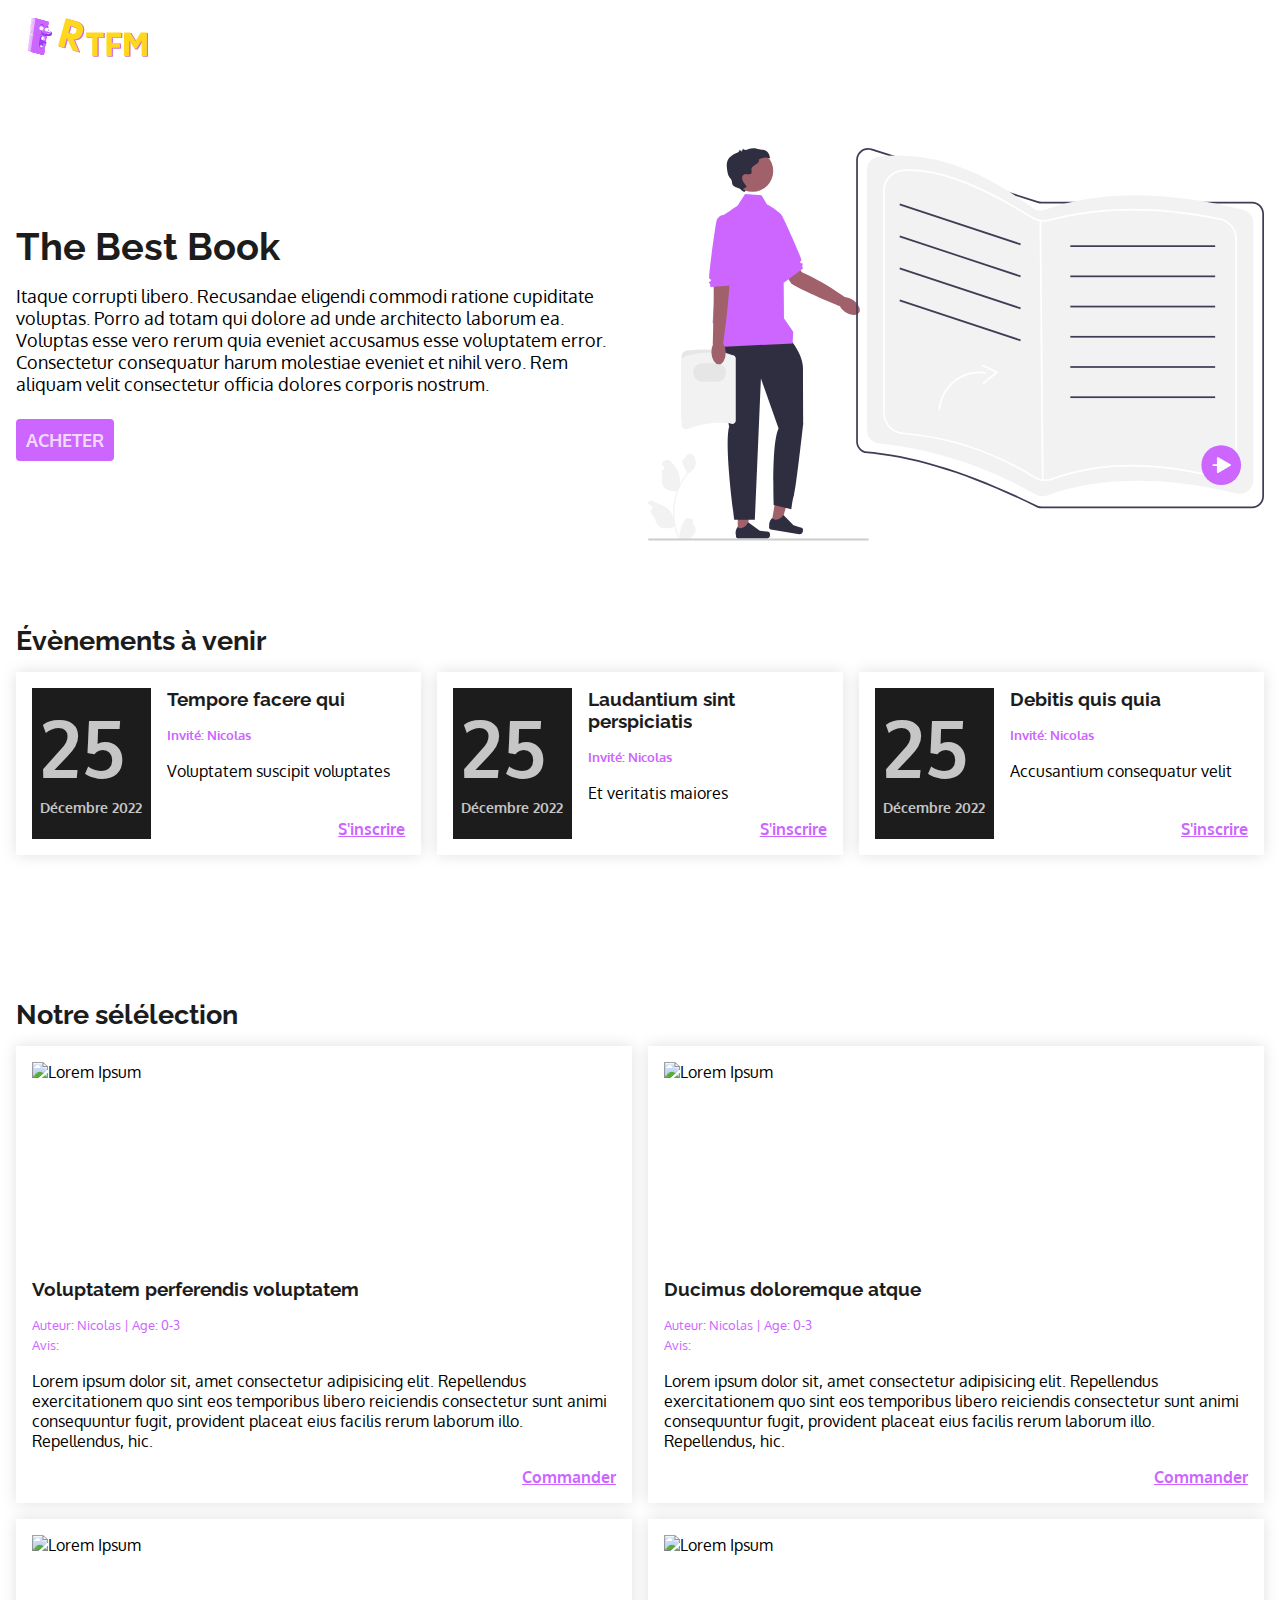
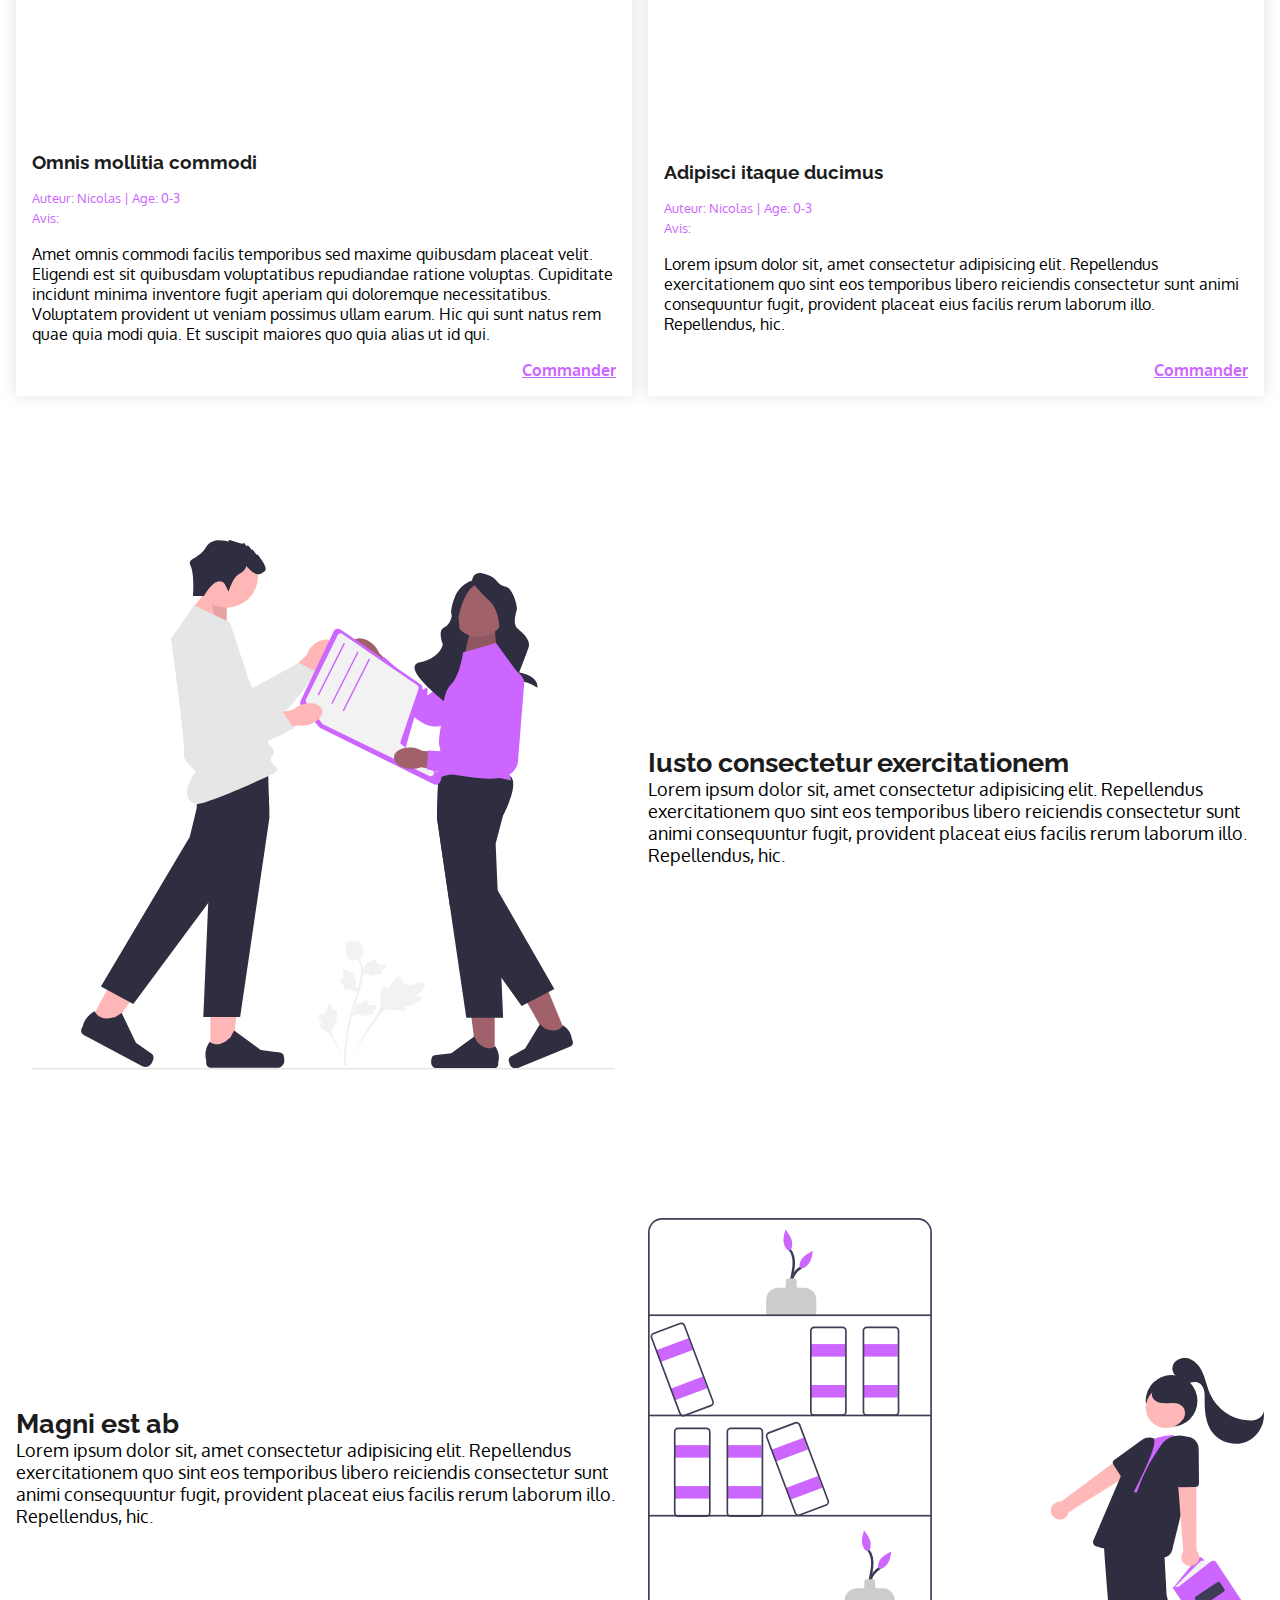
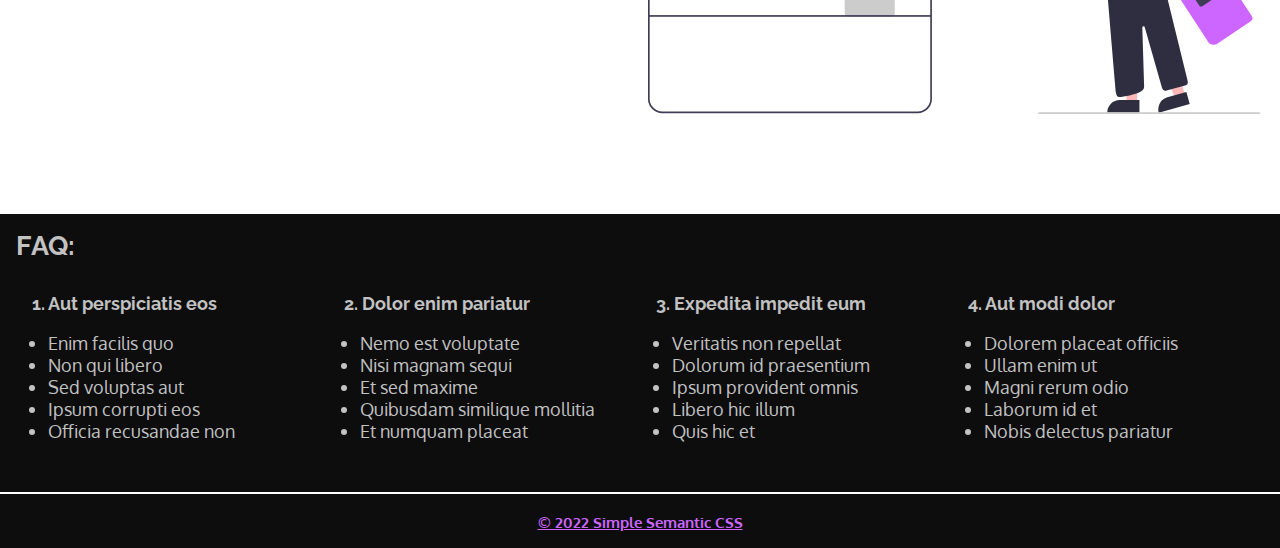
==== commit d0dc2d4e: "Refactoring" ====
--- a/example/index.html
+++ b/example/index.html
@@ -22,7 +22,7 @@
   <div class="d-flex fd-column g-1">
 
     <!-- ANCHOR HEADER -->
-    <header id="mainHeader" class="bg-theme1 fixed"></header>
+    <header id="mainHeader" class="fixed"></header>
     <main class="mw-1320 m-auto d-flex fd-column g-1 p-1">
       <!-- ANCHOR SECTION HERO -->
       <section class="d-flex row-r wrap ai-c g-1">
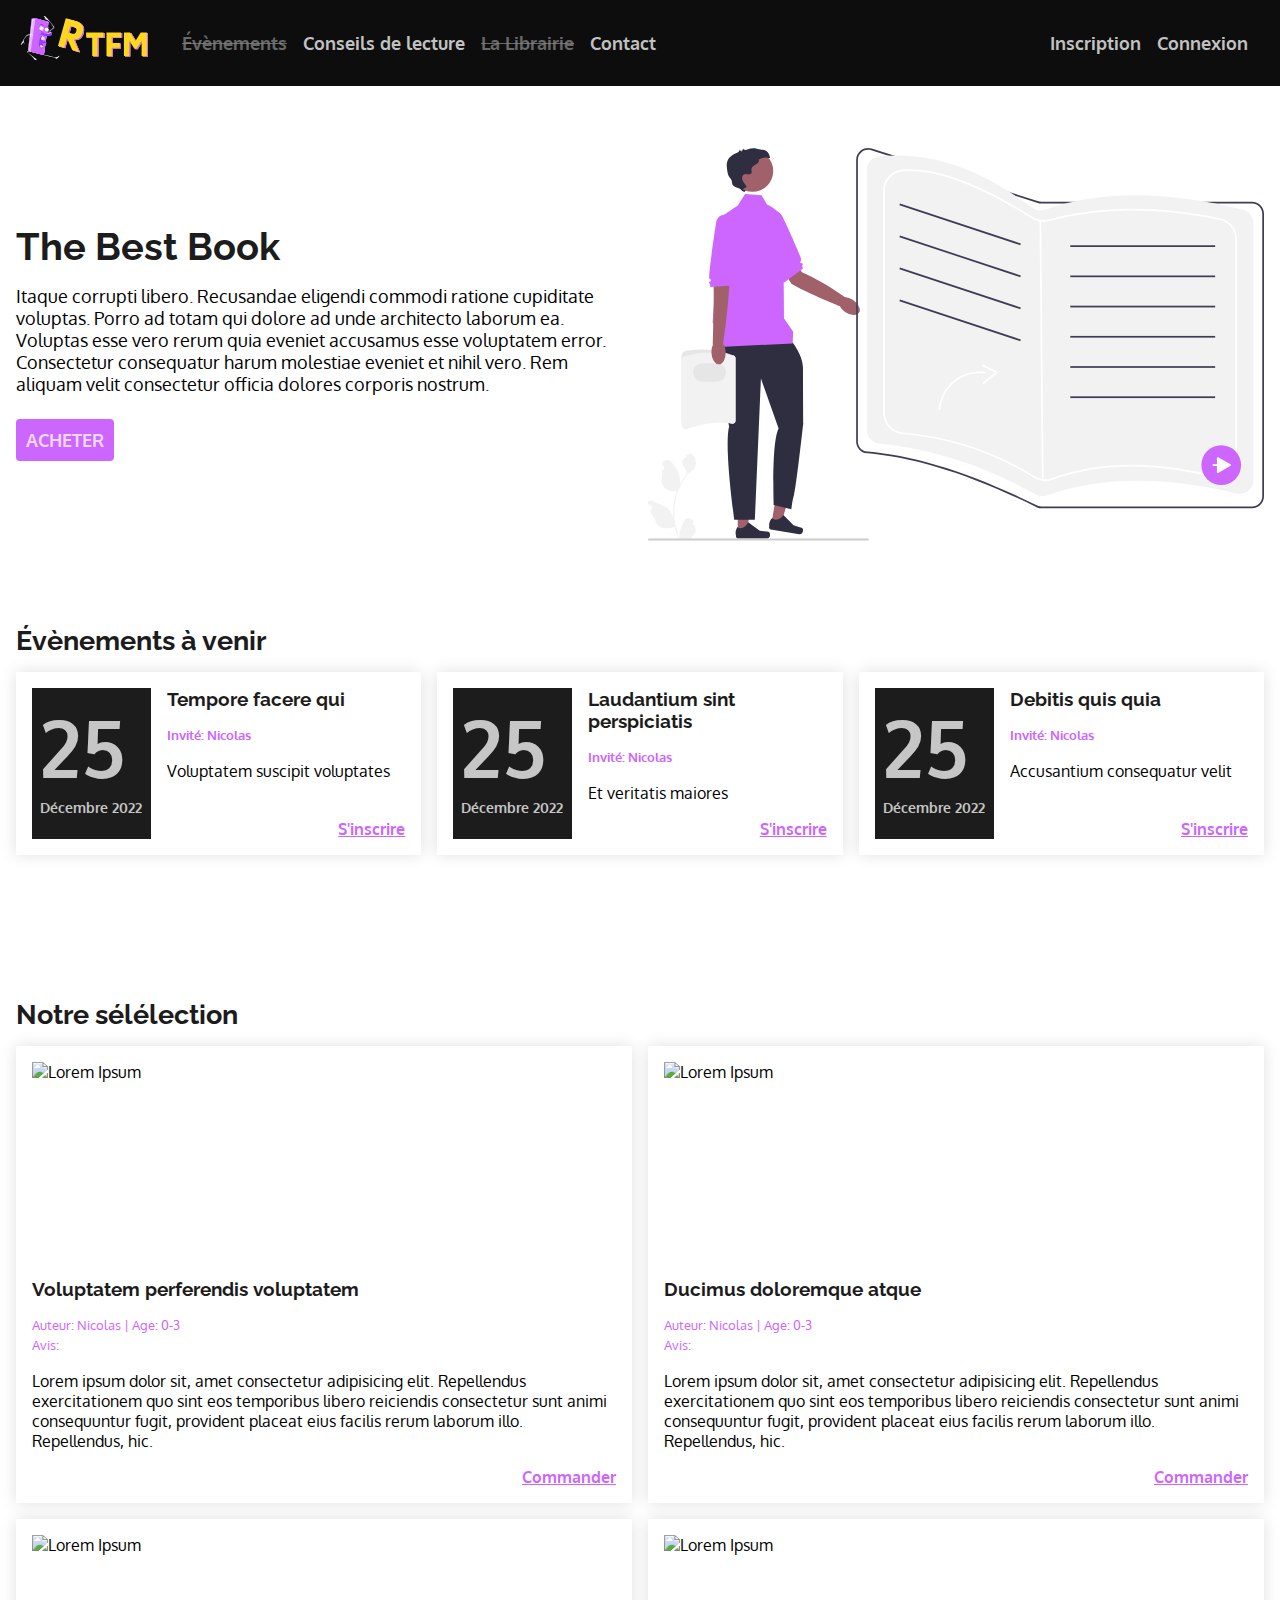
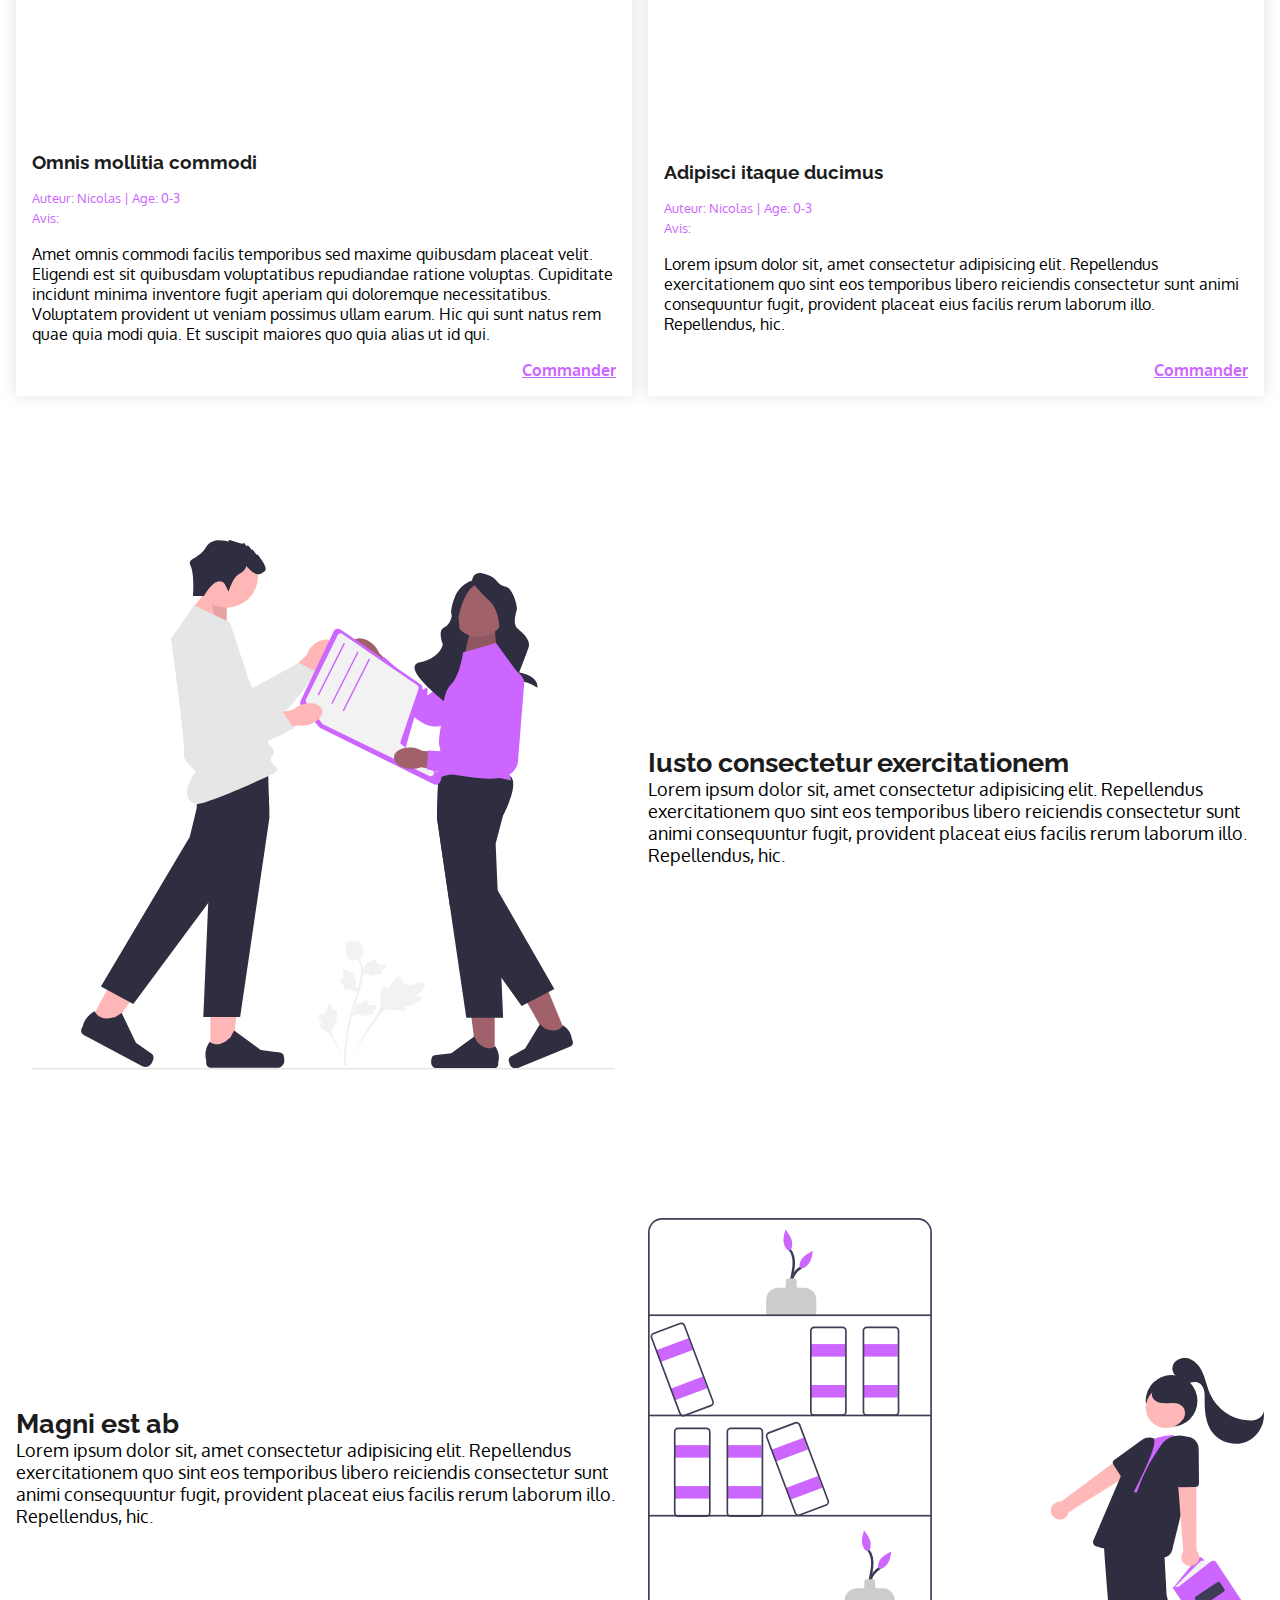
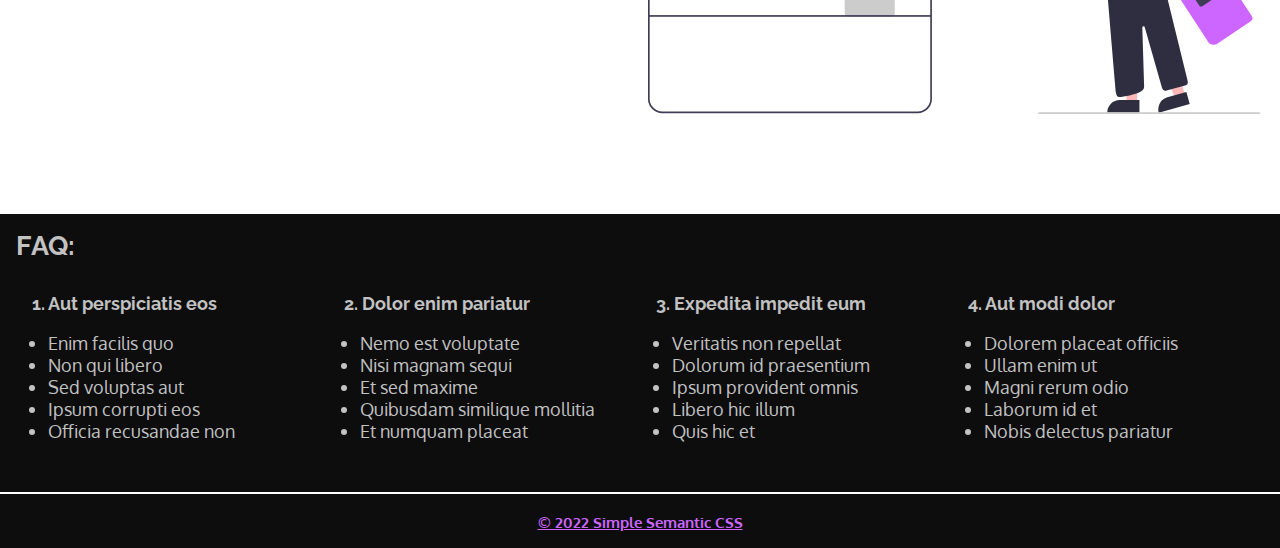
==== commit aa290f2d: "Refactoring" ====
--- a/example/index.html
+++ b/example/index.html
@@ -22,7 +22,7 @@
   <div class="d-flex fd-column g-1">
 
     <!-- ANCHOR HEADER -->
-    <header id="mainHeader" class="fixed"></header>
+    <header id="mainHeader" class="bg-theme1 fixed"></header>
     <main class="mw-1320 m-auto d-flex fd-column g-1 p-1">
       <!-- ANCHOR SECTION HERO -->
       <section class="d-flex row-r wrap ai-c g-1">
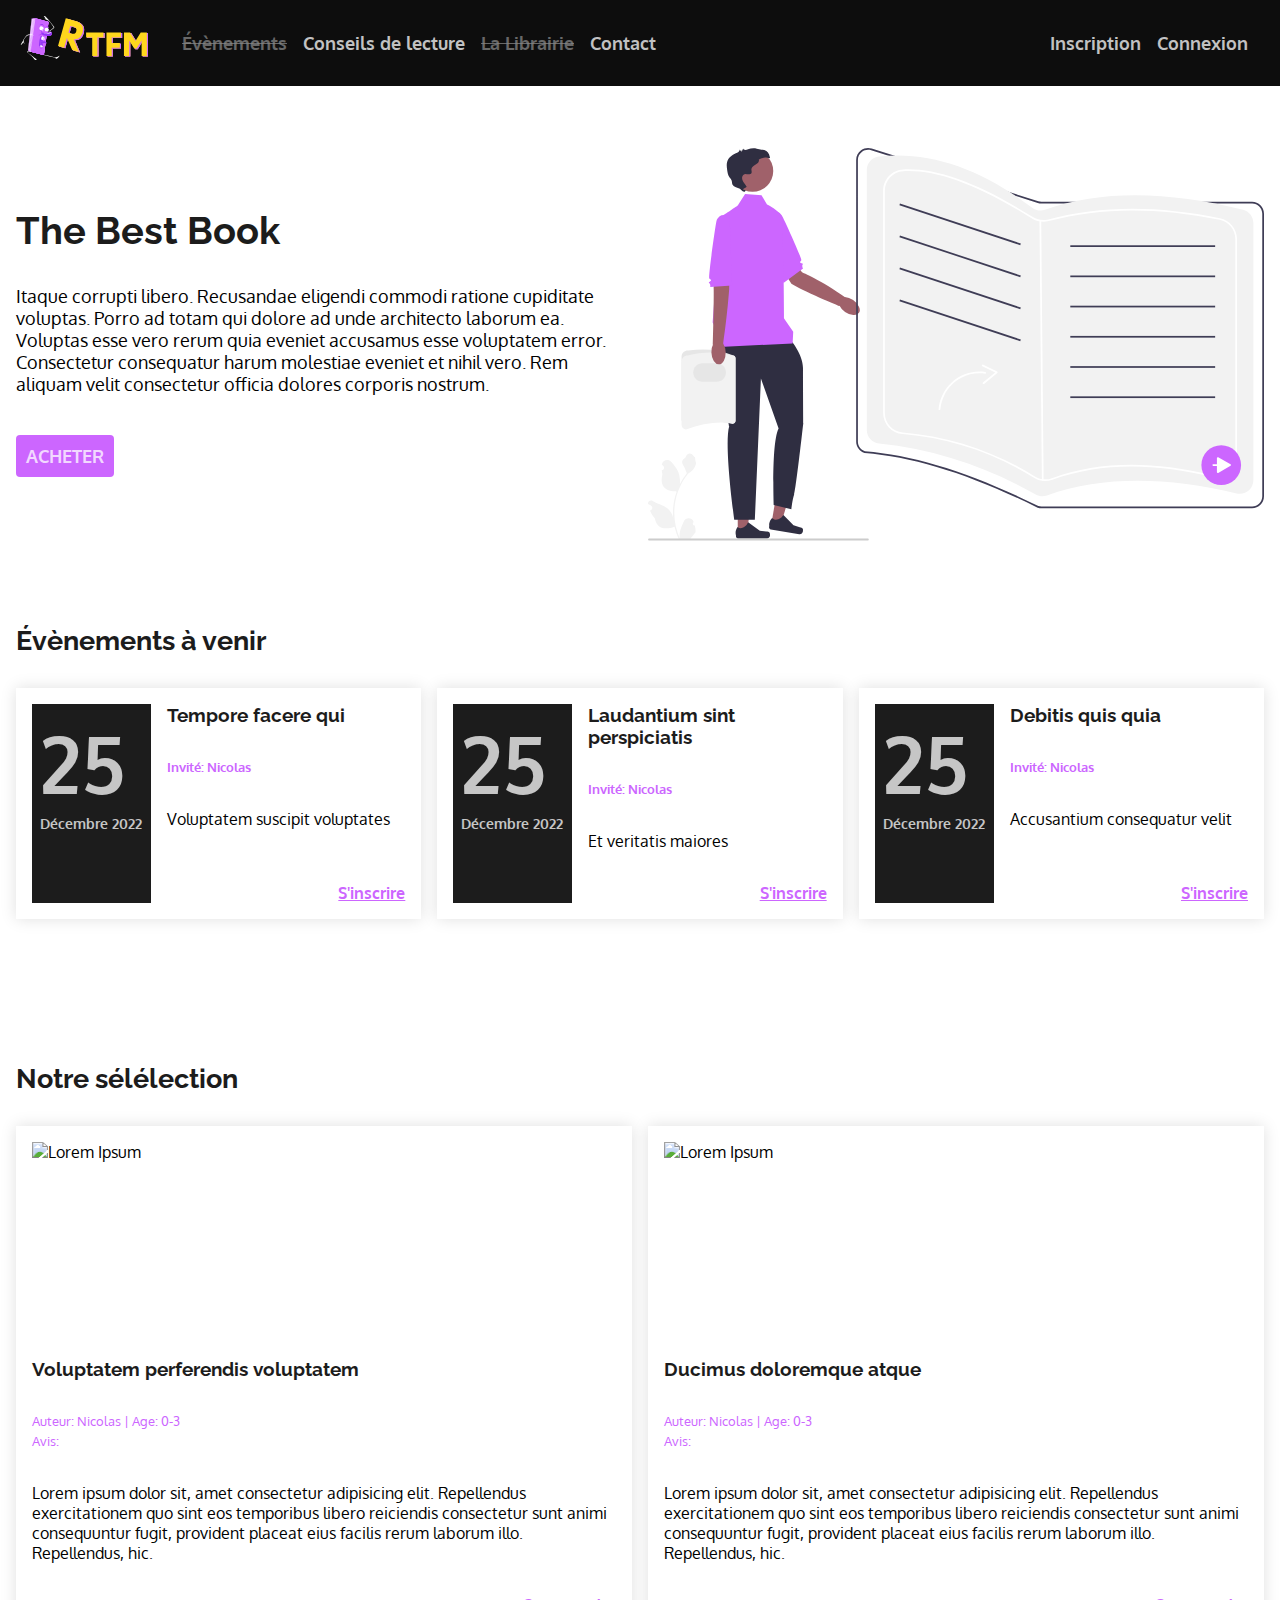
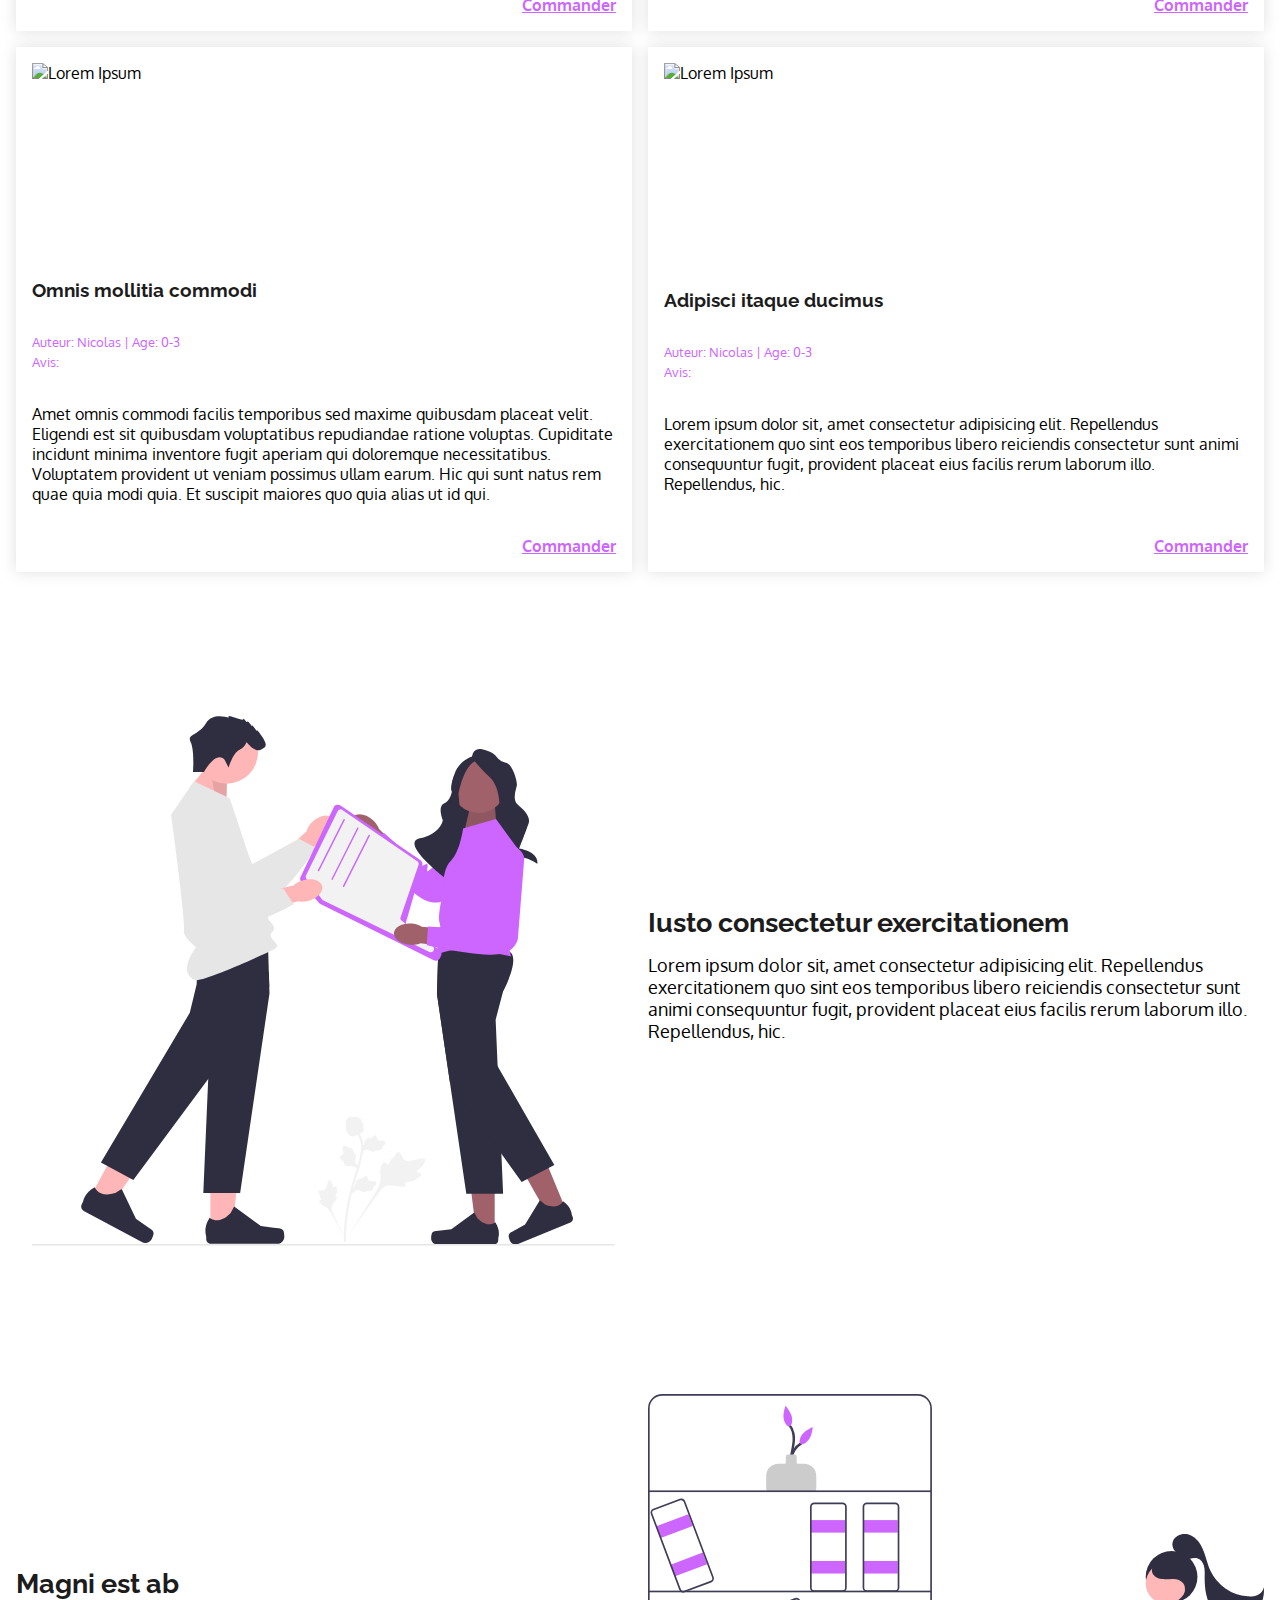
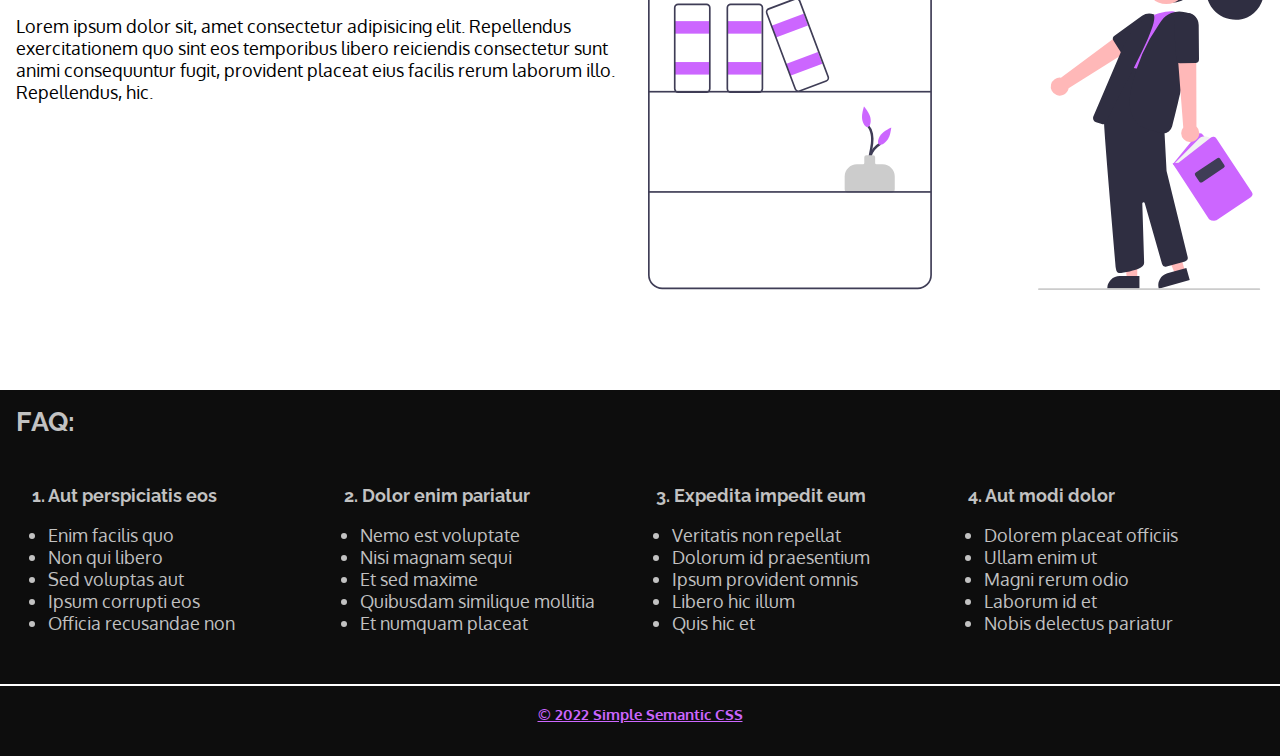
==== commit ab881ac8: "MAJ" ====
--- a/example/index.html
+++ b/example/index.html
@@ -8,14 +8,11 @@
   <meta name="description" content="Simple Semantic CSS" />
   <title>SIMPLE SEMANTIC CSS</title>
   <!-- ANCHOR LOCAL stylesheet -->
-  <link rel="stylesheet" href="../css/v1.09/main.css" />
-  <link rel="stylesheet" href="./css/custom.css" />
+  <link rel="stylesheet" href="/css/v1.10/main.css" />
+  <link rel="stylesheet" href="css/custom.css" />
   <!-- ANCHOR CDN -->
   <!-- <link rel="stylesheet" href="https://cdn.jsdelivr.net/gh/alternative-rvb/Simple-Semantic-CSS/css/v1.09/main.css"> -->
   <!-- ANCHOR FONTAWSOME -->
-  <link rel="stylesheet" href="https://cdnjs.cloudflare.com/ajax/libs/font-awesome/6.1.1/css/all.min.css"
-    integrity="sha512-KfkfwYDsLkIlwQp6LFnl8zNdLGxu9YAA1QvwINks4PhcElQSvqcyVLLD9aMhXd13uQjoXtEKNosOWaZqXgel0g=="
-    crossorigin="anonymous" referrerpolicy="no-referrer" />
 </head>
 
 <body>
--- a/css/v1.10/main.css
+++ b/css/v1.10/main.css
@@ -0,0 +1,652 @@
+@import url('https://fonts.googleapis.com/css2?family=Oxygen:wght@300;400;700&family=Raleway:ital,wght@0,100;0,200;0,300;0,400;0,500;0,600;0,700;0,800;0,900;1,100;1,200;1,300;1,400;1,500;1,600;1,700;1,800;1,900&display=swap');
+
+:root {
+    scroll-behavior: smooth;
+    font-size: 100%;
+    --theme1: #ff97a0;
+    --theme2: #fbc263;
+    --theme3: #bea5ff;
+    --theme4: #00d061;
+    --accent: hsl(219, 100%, 77%);
+    --white: hsl(0, 0%, 100%);
+    --black: hsl(0, 0%, 0%);
+    --dark: hsl(0, 0%, 11%);
+    --darker: hsl(0, 0%, 5%);
+    --light: hsla(0, 0%, 100%, 0.75);
+    --opacity-light: rgba(0, 0, 0, 0.125);
+    --opacity-dark: rgba(0, 0, 0, 0.8);
+    --title-font: 'Raleway', sans-serif;
+    --body-font: 'Oxygen', sans-serif;
+    --header-height: "";
+    --footer-height: "";
+    --main-height: 54vh;
+    /* --main-height: calc(100vh - var(--header-height, 60vh) - var(--footer-height, 0)); */
+}
+
+/* SECTION REBOOT */
+*,
+::after,
+::before {
+    box-sizing: border-box;
+}
+
+body {
+    margin: 0;
+    font-size: large;
+    font-family: var(--body-font);
+}
+
+h1,
+h2,
+h3,
+h4,
+h5,
+h6,
+p {
+    margin: 0 0 1rem;
+}
+
+h1,
+h2,
+h3,
+h4,
+h5,
+h6 {
+    font-family: var(--title-font);
+    color: var(--dark);
+}
+
+h1 {
+    font-size: clamp(2rem, 3vw, 4rem);
+}
+
+img,
+video,
+svg {
+    display: inline-block;
+    max-width: 100%;
+    height: auto;
+}
+
+ul {
+    padding-left: 1rem;
+}
+
+a {
+    /* text-decoration: none; */
+    color: var(--accent);
+    font-weight: 600;
+}
+
+a:hover {
+    /* text-decoration: none; */
+    color: var(--light);
+}
+
+nav a {
+    text-decoration: none;
+}
+
+main {
+    min-height: var(--main-height);
+}
+
+button,
+input[type="submit"],
+input[type="reset"],
+input[type="button"] {
+    display: inline-block;
+    text-decoration: none;
+    padding: 0.5rem;
+    /* margin: 1rem; */
+    border-radius: 4px;
+    border: 2px solid transparent;
+    background-color: var(--theme1);
+    color: var(--dark);
+    text-transform: uppercase;
+    transition: border, background-color 300ms;
+    font-weight: bold;
+    --header-height: '';
+    --footer-height: '';
+}
+
+button:hover,
+input[type="submit"]:hover,
+input[type="reset"]:hover,
+input[type="button"]:hover {
+    background-color: transparent;
+    border: 2px solid var(--theme1);
+    color: var(--theme1);
+}
+
+textarea,
+input:not([type="checkbox"], [type="date"], [type="color"]) {
+    display: inline-block;
+    width: 100%;
+    padding: 0.5rem;
+    border: 2px solid rgba(0, 0, 0, 0.1);
+    background-color: rgba(0, 0, 0, 0.1);
+    border-radius: 4px;
+    color: var(--white);
+    margin-bottom: 1rem;
+
+}
+
+label {
+    display: inline-block;
+    margin-bottom: 0.5rem;
+}
+
+textarea {
+    min-height: 200px;
+}
+
+/*ANCHOR INFOS */
+
+.info h1::after,
+.info h2::after,
+.info h3::after,
+.info h4::after,
+.info h5::after,
+.info h6::after {
+    color: var(--white);
+    opacity: 0.2;
+}
+
+.info h1::after {
+    content: ' h1';
+}
+
+.info h2::after {
+    content: ' h2';
+}
+
+.info h3::after {
+    content: ' h3';
+}
+
+.info h4::after {
+    content: ' h4';
+}
+
+.info h5::after {
+    content: ' h5';
+}
+
+.info h6::after {
+    content: ' h6';
+}
+
+
+.info header,
+.info footer,
+.info main,
+.info section,
+.info article,
+.info aside,
+.info nav {
+    border: 2px solid transparent;
+    border-radius: 5px;
+    position: relative;
+    padding: 1rem;
+}
+
+.info header::before,
+.info footer::before,
+.info main::before,
+.info section::before,
+.info article::before,
+.info aside::before,
+.info nav::before {
+    position: absolute;
+    font-size: 10px;
+    top: 2px;
+    left: 4px;
+    border-radius: 5px;
+}
+
+.info header,
+.info footer,
+.info main {
+    border-color: var(--theme1);
+}
+
+.info header::before {
+    content: 'header';
+    color: var(--theme1);
+}
+
+.info footer::before {
+    content: 'footer';
+    color: var(--theme1);
+}
+
+.info main::before {
+    content: 'main';
+    color: var(--theme1);
+}
+
+.info section {
+    border-color: var(--theme2);
+}
+
+.info section::before {
+    content: 'section';
+    color: var(--theme2);
+}
+
+.info article {
+    border-color: var(--theme3);
+}
+
+.info article::before {
+    content: 'article';
+    color: var(--theme3);
+}
+
+.info aside {
+    border-color: var(--theme4);
+}
+
+.info aside::before {
+    content: 'aside';
+    color: var(--theme4);
+}
+
+.info nav {
+    border-color: var(--accent);
+}
+
+.info nav::before {
+    content: 'nav';
+    color: var(--accent);
+}
+
+.info div {
+    border: 2px dashed rgba(255, 255, 255, 0.2)
+}
+
+/* !SECTION */
+/*SECTION MODIFIER*/
+/*SECTION FLEX*/
+/* ANCHOR FLEX CONTAINER */
+.d-flex {
+    display: flex;
+}
+
+.wrap {
+    flex-wrap: wrap;
+}
+
+.wrap-r {
+    flex-wrap: wrap-reverse;
+}
+
+.fd-row {
+    flex-direction: row;
+}
+
+.fd-column {
+    flex-direction: column;
+}
+
+.row-r {
+    flex-direction: row-reverse;
+}
+
+.column {
+    flex-direction: column;
+}
+
+.g-1 {
+    gap: 1rem;
+}
+
+.g-1 {
+    gap: 1rem;
+}
+
+/*ANCHOR ALIGNMENT*/
+.jc-c {
+    /*Axe primaire*/
+    justify-content: center;
+}
+
+.jc-sa {
+    /*Axe primaire*/
+    justify-content: space-around;
+}
+
+.jc-se {
+    /*Axe primaire*/
+    justify-content: space-evenly;
+}
+
+.jc-sb {
+    /*Axe primaire*/
+    justify-content: space-between;
+}
+
+.ai-c {
+    /* Axe secondaire */
+    align-items: center;
+}
+
+/* ANCHOR FLEX ITEMS */
+.f-s {
+    flex: 1 1 150px;
+}
+
+.f-m {
+    flex: 1 1 300px;
+}
+
+.f-l {
+    flex: 1 1 600px;
+}
+
+/* !SECTION FLEX*/
+/*SECTION FLEX*/
+.d-grid {
+    display: grid;
+}
+
+.g-autofill {
+    grid-template-columns: repeat(auto-fill, minmax(min(400px, 100%), 1fr));
+    grid-gap: 1rem;
+}
+
+/*!SECTION */
+/*ANCHOR SPACING*/
+.p-0 {
+    padding: 0;
+}
+
+.p-1 {
+    padding: 1rem;
+}
+
+.py-1 {
+    padding-top: 1rem;
+    padding-bottom: 1rem;
+}
+
+.py-2 {
+    padding-top: 2rem;
+    padding-bottom: 2rem;
+}
+
+.py-3 {
+    padding-top: 3rem;
+    padding-bottom: 3rem;
+}
+
+.py-4 {
+    padding-top: 4rem;
+    padding-bottom: 4rem;
+}
+
+.py-5 {
+    padding-top: 5rem;
+    padding-bottom: 5rem;
+}
+
+.pt-5 {
+    padding-top: 5rem;
+}
+
+.m-auto {
+    margin-left: auto;
+    margin-right: auto;
+}
+
+.m-0 {
+    margin: 0;
+}
+
+.ml-auto {
+    margin-left: auto;
+}
+
+.mr-auto {
+    margin-right: auto;
+}
+
+.mt-auto {
+    margin-top: auto;
+}
+
+.m-1 {
+    margin: 1rem;
+}
+
+.my-1 {
+    margin-top: 1rem;
+    margin-bottom: 1rem;
+}
+
+.my-2 {
+    margin-top: 2rem;
+    margin-bottom: 2rem;
+}
+
+.my-4 {
+    margin-top: 4rem;
+    margin-bottom: 4rem;
+}
+
+.my-5 {
+    margin-top: 5rem;
+    margin-bottom: 5rem;
+}
+
+.mb-1 {
+    margin-bottom: 1rem;
+}
+
+.mt-5 {
+    margin-top: 5rem;
+}
+
+/*ANCHOR SIZING*/
+.w-default {
+    max-width: 1200px;
+}
+
+.w-full {
+    width: 100%;
+}
+
+.mw-1320 {
+    max-width: 1320px;
+}
+
+.mw-400 {
+    max-width: 400px;
+}
+
+.mw-600 {
+    max-width: 600px;
+}
+
+.mw-800 {
+    max-width: 800px;
+}
+
+/*ANCHOR COLOR*/
+.bg-default {
+    background-color: var(--light);
+}
+
+.bg-theme1 {
+    background-color: var(--theme1);
+}
+
+.bg-theme2 {
+    background-color: var(--theme2);
+}
+
+.bg-light {
+    background-color: var(--light);
+}
+
+.bg-darker {
+    background-color: var(--darker);
+}
+
+/*ANCHOR TYPO*/
+.text-c {
+    text-align: center;
+}
+
+.text-r {
+    text-align: right;
+}
+
+.text-dark {
+    color: var(--dark);
+}
+
+.text-light {
+    color: var(--light);
+}
+
+/*ANCHOR __BUTTON*/
+
+
+.btn {
+    display: inline-block;
+    text-decoration: none;
+    padding: 0.5rem;
+    /* margin: 1rem; */
+    border-radius: 4px;
+    border: 2px solid transparent;
+    background-color: var(--accent);
+    color: var(--light);
+    text-transform: uppercase;
+    transition: border, background-color 300ms;
+    font-weight: bold;
+    margin-top: 0.5rem;
+    margin-bottom: 0.5rem;
+}
+
+.btn:hover {
+    background-color: transparent;
+    border: 2px solid var(--accent);
+    color: var(--accent);
+}
+
+.btn-light {
+    background-color: var(--light);
+    border: 2px solid transparent;
+    color: var(--theme2);
+    transition: border, background-color 300ms;
+}
+
+.btn-light:hover {
+    background-color: transparent;
+    border: 2px solid var(--light);
+    color: var(--light);
+}
+
+/*ANCHOR __POSITIONING*/
+
+.fixed {
+    position: fixed;
+}
+
+/*ANCHOR __DESIGN*/
+header.fixed {
+    width: 100%;
+    box-shadow: var(--opacity-light);
+    /* height: var(--header-height); */
+}
+
+header.fixed+* {
+    margin-top: calc(var(--header-height, 100px) + 32px);
+}
+
+
+.svg-theme1 {
+    fill: var(--accent);
+}
+
+
+.active {
+    color: var(--accent);
+}
+
+.disabled {
+    opacity: 0.5;
+    text-decoration: line-through;
+}
+
+.shadow {
+    box-shadow: 0 0 15px rgba(0, 0, 0, 0.125);
+}
+
+.rounded {
+    border-radius: 5px;
+}
+
+.meta {
+    font-size: small;
+    color: var(--accent);
+    line-height: 1.5;
+}
+
+.meta img {
+    border-radius: 0;
+    height: 0.85em;
+}
+
+/* !SECTION */
+/* SECTION MEDIA QUERIES */
+@media (prefers-color-scheme: dark) {
+    body {
+        background-color: var(--dark);
+        color: var(--light);
+    }
+
+    h1,
+    h2,
+    h3,
+    h4,
+    h5,
+    h6 {
+        font-family: var(--title-font);
+        font-weight: 900;
+        color: var(--light);
+    }
+
+    h1 {
+        color: var(--theme1);
+    }
+
+    h2 {
+        color: var(--theme2);
+    }
+
+    h3 {
+        color: var(--theme3);
+    }
+
+    textarea,
+    input:not([type="checkbox"], [type="date"], [type="color"]) {
+
+        border: 2px solid rgba(0, 0, 0, 0.4);
+        background-color: rgba(0, 0, 0, 0.4);
+    }
+
+    header.fixed {
+        box-shadow: 0 0 15px var(--opacity-dark);
+        /* height: var(--header-height); */
+    }
+}
+
+/* !SECTION */
+/* SAFARI 
+:has(h3) {
+    border: 2px solid var(--light);
+}
+*/
--- a/example/css/custom.css
+++ b/example/css/custom.css
@@ -114,7 +114,7 @@
     
     .art-book {
         box-shadow: 0 0 15px var(--opacity-light);
-        font-size: initial;
+        font-size: 14px;
         background-color: var(--darker);
     }
 
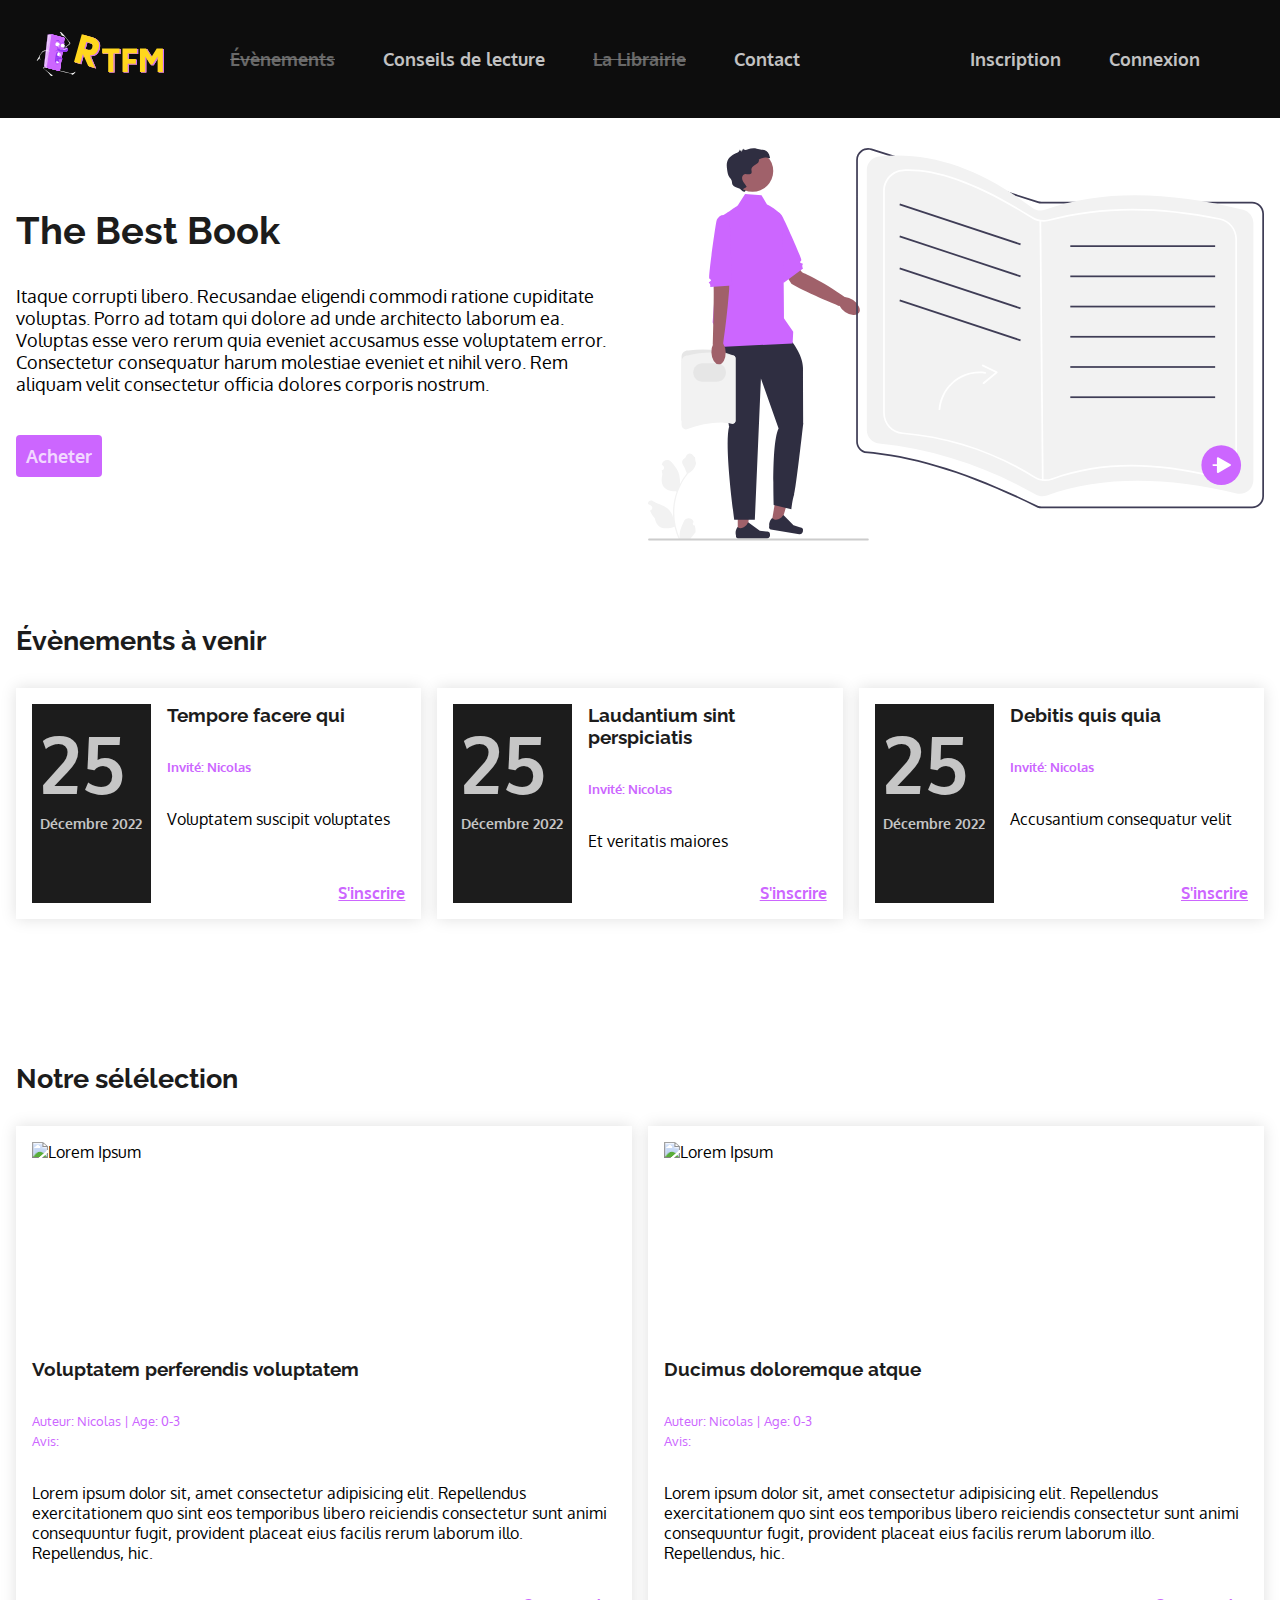
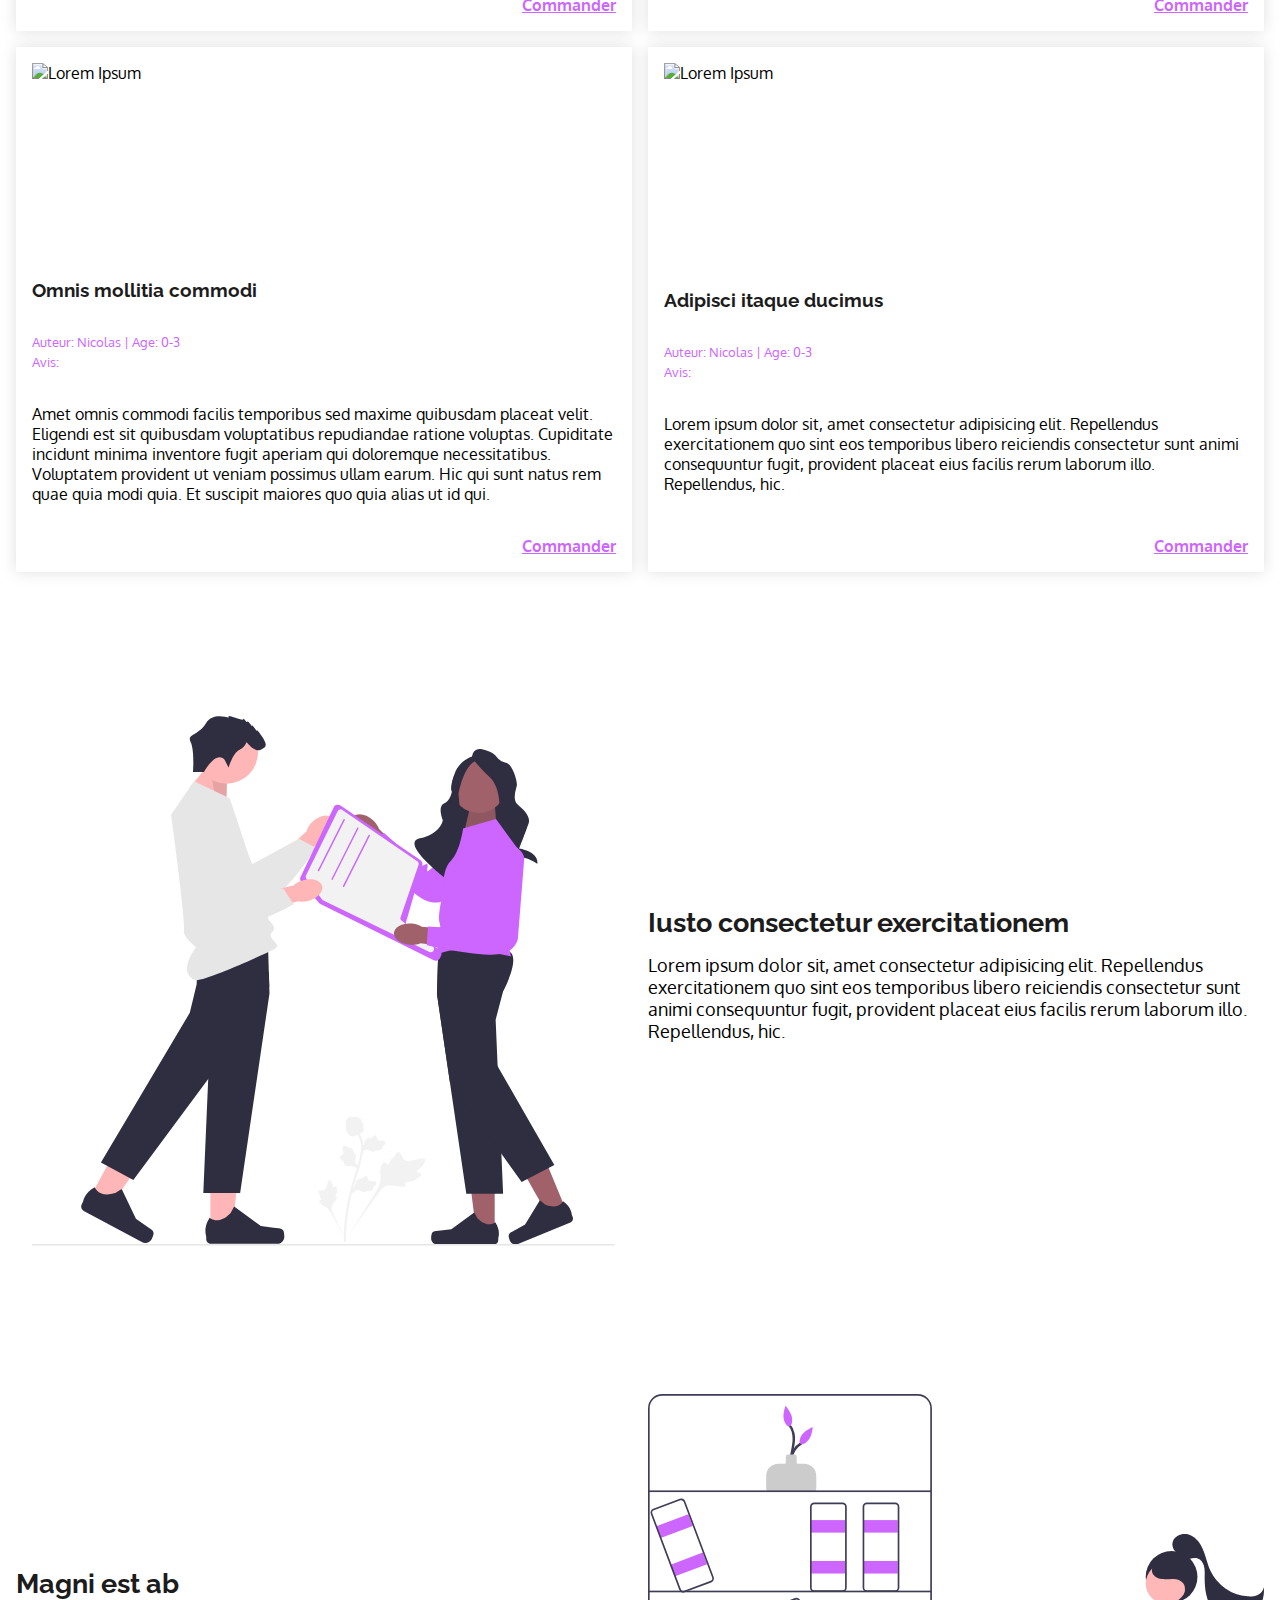
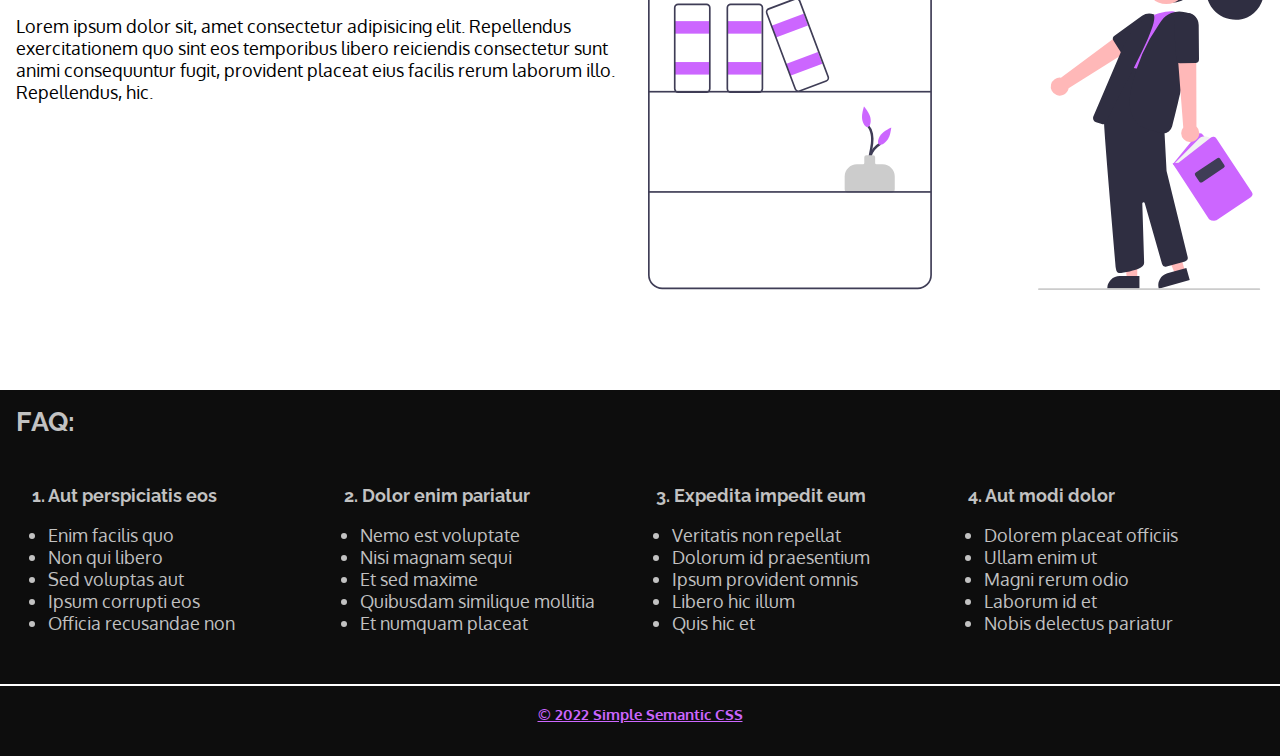
==== commit 2d50d106: "Update index.html" ====
--- a/example/index.html
+++ b/example/index.html
@@ -8,7 +8,7 @@
   <meta name="description" content="Simple Semantic CSS" />
   <title>SIMPLE SEMANTIC CSS</title>
   <!-- ANCHOR LOCAL stylesheet -->
-  <link rel="stylesheet" href="/css/v1.10/main.css" />
+  <link rel="stylesheet" href="/css/v1.30/main.css" />
   <link rel="stylesheet" href="css/custom.css" />
   <!-- ANCHOR CDN -->
   <!-- <link rel="stylesheet" href="https://cdn.jsdelivr.net/gh/alternative-rvb/Simple-Semantic-CSS/css/v1.09/main.css"> -->
@@ -723,4 +723,4 @@
   <script type="module" src="./js/main.js"></script>
 </body>
 
-</html>+</html>
--- a/css/v1.30/main.css
+++ b/css/v1.30/main.css
@@ -0,0 +1,919 @@
+@import url("https://fonts.googleapis.com/css2?family=Oxygen:wght@300;400;700&family=Raleway:ital,wght@0,100;0,200;0,300;0,400;0,500;0,600;0,700;0,800;0,900;1,100;1,200;1,300;1,400;1,500;1,600;1,700;1,800;1,900&display=swap");
+
+:root {
+  scroll-behavior: smooth;
+  font-size: 100%;
+  --theme1: #ff97a0;
+  --theme2: #fbc263;
+  --theme3: #bea5ff;
+  --theme4: #00d061;
+  --accent: hsl(219, 100%, 77%);
+  --white: hsl(0, 0%, 100%);
+  --black: hsl(0, 0%, 0%);
+  --dark: hsl(0, 0%, 11%);
+  --darker: hsl(0, 0%, 5%);
+  --light: hsla(0, 0%, 100%, 0.75);
+  --opacity-light: rgba(0, 0, 0, 0.125);
+  --opacity-dark: rgba(0, 0, 0, 0.8);
+  --title-font: "Raleway", sans-serif;
+  --body-font: "Oxygen", sans-serif;
+  --header-height: "";
+  --footer-height: "";
+  --main-height: 54vh;
+  /* --main-height: calc(100vh - var(--header-height, 60vh) - var(--footer-height, 0)); */
+}
+
+/* SECTION REBOOT */
+*,
+::after,
+::before {
+  box-sizing: border-box;
+}
+
+body {
+  margin: 0;
+  font-size: large;
+  font-family: var(--body-font);
+}
+
+h1,
+h2,
+h3,
+h4,
+h5,
+h6,
+p {
+  margin: 0 0 1rem;
+}
+
+h1,
+h2,
+h3,
+h4,
+h5,
+h6 {
+  font-family: var(--title-font);
+  color: var(--dark);
+}
+
+h1 {
+  font-size: clamp(2rem, 3vw, 4rem);
+}
+
+img,
+video,
+svg {
+  display: inline-block;
+  max-width: 100%;
+  height: auto;
+}
+
+ul {
+  padding-left: 1rem;
+}
+
+a {
+  /* text-decoration: none; */
+  color: var(--accent);
+  font-weight: 600;
+}
+
+a:hover {
+  /* text-decoration: none; */
+  color: var(--light);
+}
+
+nav a {
+  display: inline-block;
+  text-decoration: none;
+  padding: 1rem;
+}
+
+main {
+  min-height: var(--main-height);
+}
+
+form small,
+form em {
+  font-style: italic;
+  opacity: 0.5;
+}
+
+label {
+  display: inline-block;
+  margin-bottom: 0.5rem;
+}
+
+button,
+input[type="submit"] input[type="reset"],
+input[type="button"] {
+  display: inline-block;
+  text-decoration: none;
+  padding: 0.5rem;
+  margin-bottom: 1rem;
+  border-radius: 4px;
+  border: 2px solid transparent;
+  background-color: var(--theme1);
+  color: var(--dark);
+  text-transform: uppercase;
+  transition: 300ms;
+  font-weight: bold;
+  cursor: pointer;
+  box-shadow: 5px 5px 10px rgba(0, 0, 0, 0.25);
+}
+
+button:active,
+input[type="submit"]:active,
+input[type="reset"]:active,
+input[type="button"]:active {
+  transform: scale(0.95);
+  box-shadow: 0 0 0 rgba(0, 0, 0, 0);
+
+}
+
+button:hover,
+input[type="submit"]:hover,
+input[type="reset"]:hover,
+input[type="button"]:hover {
+  background-color: var(--theme1);
+  filter: brightness(1.1);
+}
+
+textarea,
+select,
+input:not([type="checkbox"],
+  [type="date"],
+  [type="color"],
+  [type="radio"],
+  [type="submit"],
+  [type="reset"],
+  [type="button"]) {
+  display: inline-block;
+  width: 100%;
+  padding: 0.5rem;
+  border: 2px solid rgba(0, 0, 0, 0.1);
+  background-color: rgba(0, 0, 0, 0.1);
+  border-radius: 4px;
+  color: var(--white);
+  margin-bottom: 1rem;
+}
+
+/* Styles pour les éléments de formulaire */
+textarea {
+  min-height: 200px;
+}
+
+input[type="checkbox"],
+select {
+  display: inline-block;
+  padding: 0.5rem;
+  border-radius: 4px;
+  border: 2px solid var(--theme1);
+  background-color: var(--white);
+  color: var(--dark);
+  font-weight: bold;
+  transition: border-color 300ms, background-color 300ms;
+}
+
+input[type="checkbox"] {
+  appearance: none;
+  width: 1.25rem;
+  height: 1.25rem;
+  vertical-align: middle;
+  position: relative;
+  top: -1px;
+  margin-right: 0.5rem;
+  border: 2px solid var(--theme1);
+  background-color: var(--white);
+  transition: background-color 300ms;
+}
+
+input[type="checkbox"]:checked {
+  background-color: var(--theme1);
+}
+
+select {
+  padding-right: 2rem;
+  background-image: url("https://cdn.jsdelivr.net/gh/FortAwesome/Font-Awesome/svgs/solid/chevron-down.svg");
+  background-repeat: no-repeat;
+  background-position: right center;
+  background-size: 1.25rem;
+  appearance: none;
+}
+
+/* Styles pour les états survolés */
+select:hover {
+  background-color: var(--light);
+}
+
+/* Styles pour les boutons radio */
+input[type="radio"] {
+  appearance: none;
+  display: inline-block;
+  width: 1.25rem;
+  height: 1.25rem;
+  vertical-align: middle;
+  position: relative;
+  top: -1px;
+  margin: 0 4px;
+  border: 2px solid var(--theme1);
+  border-radius: 50%;
+  background-color: var(--white);
+  transition: background-color 300ms;
+}
+
+input[type="radio"]+label {
+  display: inline-block;
+  cursor: pointer;
+}
+
+input[type="radio"]:checked {
+  background-color: var(--theme1);
+}
+
+input[type="radio"]:hover {
+  background-color: var(--light);
+}
+
+input[type="radio"]:disabled {
+  opacity: 0.5;
+  cursor: not-allowed;
+}
+
+/* Styles pour les états désactivés */
+input:disabled {
+  opacity: 0.5;
+  cursor: not-allowed;
+}
+
+/*ANCHOR INFOS */
+
+.info h1::after,
+.info h2::after,
+.info h3::after,
+.info h4::after,
+.info h5::after,
+.info h6::after {
+  color: var(--white);
+  opacity: 0.2;
+}
+
+.info h1::after {
+  content: " h1";
+}
+
+.info h2::after {
+  content: " h2";
+}
+
+.info h3::after {
+  content: " h3";
+}
+
+.info h4::after {
+  content: " h4";
+}
+
+.info h5::after {
+  content: " h5";
+}
+
+.info h6::after {
+  content: " h6";
+}
+
+.info header,
+.info footer,
+.info main,
+.info section,
+.info article,
+.info aside,
+.info nav {
+  border: 2px solid transparent;
+  border-radius: 5px;
+  position: relative;
+  padding: 1rem;
+}
+
+.info header::before,
+.info footer::before,
+.info main::before,
+.info section::before,
+.info article::before,
+.info aside::before,
+.info nav::before {
+  position: absolute;
+  font-size: 10px;
+  top: 2px;
+  left: 4px;
+  border-radius: 5px;
+}
+
+.info header,
+.info footer,
+.info main {
+  border-color: var(--theme1);
+}
+
+.info header::before {
+  content: "header";
+  color: var(--theme1);
+}
+
+.info footer::before {
+  content: "footer";
+  color: var(--theme1);
+}
+
+.info main::before {
+  content: "main";
+  color: var(--theme1);
+}
+
+.info section {
+  border-color: var(--theme2);
+}
+
+.info section::before {
+  content: "section";
+  color: var(--theme2);
+}
+
+.info article {
+  border-color: var(--theme3);
+}
+
+.info article::before {
+  content: "article";
+  color: var(--theme3);
+}
+
+.info aside {
+  border-color: var(--theme4);
+}
+
+.info aside::before {
+  content: "aside";
+  color: var(--theme4);
+}
+
+.info nav {
+  border-color: var(--accent);
+}
+
+.info nav::before {
+  content: "nav";
+  color: var(--accent);
+}
+
+.info div {
+  border: 2px dashed rgba(255, 255, 255, 0.2);
+}
+
+/* !SECTION */
+/*SECTION MODIFIER*/
+/*SECTION FLEX*/
+/* ANCHOR FLEX CONTAINER */
+.d-flex {
+  display: flex;
+}
+
+.wrap {
+  flex-wrap: wrap;
+}
+
+.wrap-r {
+  flex-wrap: wrap-reverse;
+}
+
+.fd-row {
+  flex-direction: row;
+}
+
+.fd-column {
+  flex-direction: column;
+}
+
+.row-r {
+  flex-direction: row-reverse;
+}
+
+.column {
+  flex-direction: column;
+}
+
+.g-1 {
+  gap: 1rem;
+}
+
+.g-1 {
+  gap: 1rem;
+}
+
+/*ANCHOR ALIGNMENT*/
+.jc-c {
+  /*Axe primaire*/
+  justify-content: center;
+}
+
+.jc-fs {
+  /*Axe primaire*/
+  justify-content: flex-start;
+}
+
+.jc-fe {
+  /*Axe primaire*/
+  justify-content: flex-end;
+}
+
+.jc-sa {
+  /*Axe primaire*/
+  justify-content: space-around;
+}
+
+.jc-se {
+  /*Axe primaire*/
+  justify-content: space-evenly;
+}
+
+.jc-sb {
+  /*Axe primaire*/
+  justify-content: space-between;
+}
+
+.ai-c {
+  /* Axe secondaire */
+  align-items: center;
+}
+
+.ai-fs {
+  /* Axe secondaire */
+  align-items: flex-start;
+}
+
+.ai-fe {
+  /* Axe secondaire */
+  align-items: flex-end;
+}
+
+.ai-s {
+  /* Axe secondaire */
+  align-items: stretch;
+}
+
+.ac-c {
+  /* Axe secondaire */
+  align-content: center;
+}
+
+.ac-fs {
+  /* Axe secondaire */
+  align-content: flex-start;
+}
+
+.ac-fe {
+  /* Axe secondaire */
+  align-content: flex-end;
+}
+
+.ac-sa {
+  /* Axe secondaire */
+  align-content: space-between;
+}
+
+.ac-sb {
+  /* Axe secondaire */
+  align-content: space-between;
+}
+
+.ac-se {
+  /* Axe secondaire */
+  align-content: space-evenly;
+}
+
+.ac-fe {
+  /* Axe secondaire */
+  align-content: flex-end;
+}
+
+.ac-s {
+  /* Axe secondaire */
+  align-content: stretch;
+}
+
+/* ANCHOR FLEX ITEMS */
+
+.fs-0 {
+  flex-shrink: 0;
+}
+
+.fg-0 {
+  flex-grow: 1;
+}
+
+.fg-1 {
+  flex-grow: 1;
+}
+
+.fg-2 {
+  flex-grow: 2;
+}
+
+.fg-3 {
+  flex-grow: 3;
+}
+
+.fg-4 {
+  flex-grow: 4;
+}
+
+.fg-5 {
+  flex-grow: 5;
+}
+
+.fg-6 {
+  flex-grow: 6;
+}
+
+.fg-7 {
+  flex-grow: 7;
+}
+
+.fg-8 {
+  flex-grow: 8;
+}
+
+.fg-9 {
+  flex-grow: 9;
+}
+
+.fg-10 {
+  flex-grow: 10;
+}
+
+.fg-11 {
+  flex-grow: 11;
+}
+
+.fg-12 {
+  flex-grow: 12;
+}
+
+.f-s {
+  flex: 1 1 150px;
+}
+
+.f-m {
+  flex: 1 1 300px;
+}
+
+.f-l {
+  flex: 1 1 600px;
+}
+
+/* !SECTION FLEX*/
+/*SECTION GRID*/
+.d-grid {
+  display: grid;
+}
+
+.g-autofill {
+  grid-template-columns: repeat(auto-fill, minmax(min(400px, 100%), 1fr));
+  grid-gap: 1rem;
+}
+
+/*!SECTION */
+/*ANCHOR SPACING*/
+.p-0 {
+  padding: 0;
+}
+
+.p-1 {
+  padding: 1rem;
+}
+
+.py-1 {
+  padding-top: 1rem;
+  padding-bottom: 1rem;
+}
+
+.py-2 {
+  padding-top: 2rem;
+  padding-bottom: 2rem;
+}
+
+.py-3 {
+  padding-top: 3rem;
+  padding-bottom: 3rem;
+}
+
+.py-4 {
+  padding-top: 4rem;
+  padding-bottom: 4rem;
+}
+
+.py-5 {
+  padding-top: 5rem;
+  padding-bottom: 5rem;
+}
+
+.pt-5 {
+  padding-top: 5rem;
+}
+
+.m-auto {
+  margin-left: auto;
+  margin-right: auto;
+}
+
+.m-0 {
+  margin: 0;
+}
+
+.ml-auto {
+  margin-left: auto;
+}
+
+.mr-auto {
+  margin-right: auto;
+}
+
+.mt-auto {
+  margin-top: auto;
+}
+
+.m-1 {
+  margin: 1rem;
+}
+
+.my-1 {
+  margin-top: 1rem;
+  margin-bottom: 1rem;
+}
+
+.my-2 {
+  margin-top: 2rem;
+  margin-bottom: 2rem;
+}
+
+.my-4 {
+  margin-top: 4rem;
+  margin-bottom: 4rem;
+}
+
+.my-5 {
+  margin-top: 5rem;
+  margin-bottom: 5rem;
+}
+
+.mb-1 {
+  margin-bottom: 1rem;
+}
+
+.mb-2 {
+  margin-bottom: 2rem;
+}
+
+.mb-3 {
+  margin-bottom: 3rem;
+}
+
+.mb-4 {
+  margin-bottom: 4rem;
+}
+
+.mb-5 {
+  margin-bottom: 4rem;
+}
+
+.mt-1 {
+  margin-top: 1rem;
+}
+
+.mt-2 {
+  margin-top: 2rem;
+}
+
+.mt-3 {
+  margin-top: 3rem;
+}
+
+.mt-4 {
+  margin-top: 4rem;
+}
+
+.mt-5 {
+  margin-top: 5rem;
+}
+
+/*ANCHOR SIZING*/
+.w-default {
+  max-width: 1200px;
+}
+
+.mw-400 {
+  max-width: 400px;
+}
+
+.mw-600 {
+  max-width: 600px;
+}
+
+.mw-800 {
+  max-width: 800px;
+}
+
+.w-full {
+  width: 100%;
+}
+
+.mw-1320 {
+  max-width: 1320px;
+}
+
+/*ANCHOR COLOR*/
+.bg-default {
+  background-color: var(--light);
+}
+
+.bg-theme1 {
+  background-color: var(--theme1);
+}
+
+.bg-theme2 {
+  background-color: var(--theme2);
+}
+
+.bg-light {
+  background-color: var(--light);
+}
+
+.bg-darker {
+  background-color: var(--darker);
+}
+
+/*ANCHOR TYPO*/
+.text-c {
+  text-align: center;
+}
+
+.text-r {
+  text-align: right;
+}
+
+.text-dark {
+  color: var(--dark);
+}
+
+.text-light {
+  color: var(--light);
+}
+
+/*ANCHOR __BUTTON*/
+
+.btn {
+  display: inline-block;
+  text-decoration: none;
+  padding: 0.5rem;
+  /* margin: 1rem; */
+  border-radius: 4px;
+  border: 2px solid transparent;
+  background-color: var(--accent);
+  color: var(--light);
+  transition: border, background-color 300ms;
+  font-weight: bold;
+  margin-top: 0.5rem;
+  margin-bottom: 0.5rem;
+}
+
+.btn:hover {
+  background-color: transparent;
+  border: 2px solid var(--accent);
+  color: var(--accent);
+}
+
+.btn-light {
+  background-color: var(--light);
+  border: 2px solid transparent;
+  color: var(--theme2);
+  transition: border, background-color 300ms;
+}
+
+.btn-light:hover {
+  background-color: transparent;
+  border: 2px solid var(--light);
+  color: var(--light);
+}
+
+.btn-ui {
+  background-color: transparent;
+  color: inherit;
+  border-radius: 3px;
+  border: none;
+  font-size: 16px;
+  box-shadow: none;
+  width: 32px;
+  padding: 0;
+  flex-shrink: 0;
+  aspect-ratio: 1 / 1;
+  cursor: pointer;
+  transition: transform 0.3s;
+}
+
+.btn-ui:hover {
+  background-color: transparent;
+}
+
+/*ANCHOR __POSITIONING*/
+
+.fixed {
+  position: fixed;
+}
+
+/*ANCHOR __DESIGN*/
+header.fixed {
+  width: 100%;
+  box-shadow: var(--opacity-light);
+  /* height: var(--header-height); */
+}
+
+header.fixed+* {
+  margin-top: calc(var(--header-height, 100px) + 32px);
+}
+
+.svg-theme1 {
+  fill: var(--accent);
+}
+
+.active {
+  color: var(--accent);
+}
+
+.disabled {
+  opacity: 0.5;
+  text-decoration: line-through;
+}
+
+.shadow {
+  box-shadow: 0 0 15px rgba(0, 0, 0, 0.125);
+}
+
+.rounded {
+  border-radius: 5px;
+}
+
+.meta {
+  font-size: small;
+  color: var(--accent);
+  line-height: 1.5;
+}
+
+.meta img {
+  border-radius: 0;
+  height: 0.85em;
+}
+
+/* !SECTION */
+/* SECTION MEDIA QUERIES */
+@media (prefers-color-scheme: dark) {
+  body {
+    background-color: var(--dark);
+    color: var(--light);
+  }
+
+  h1,
+  h2,
+  h3,
+  h4,
+  h5,
+  h6 {
+    font-family: var(--title-font);
+    font-weight: 900;
+    color: var(--light);
+  }
+
+  h1 {
+    color: var(--theme1);
+  }
+
+  h2 {
+    color: var(--theme2);
+  }
+
+  h3 {
+    color: var(--theme3);
+  }
+
+  textarea,
+  input:not([type="checkbox"], [type="date"], [type="color"]) {
+    border: 2px solid rgba(0, 0, 0, 0.4);
+    background-color: rgba(0, 0, 0, 0.4);
+  }
+
+  header.fixed {
+    box-shadow: 0 0 15px var(--opacity-dark);
+    /* height: var(--header-height); */
+  }
+}
+
+/* !SECTION */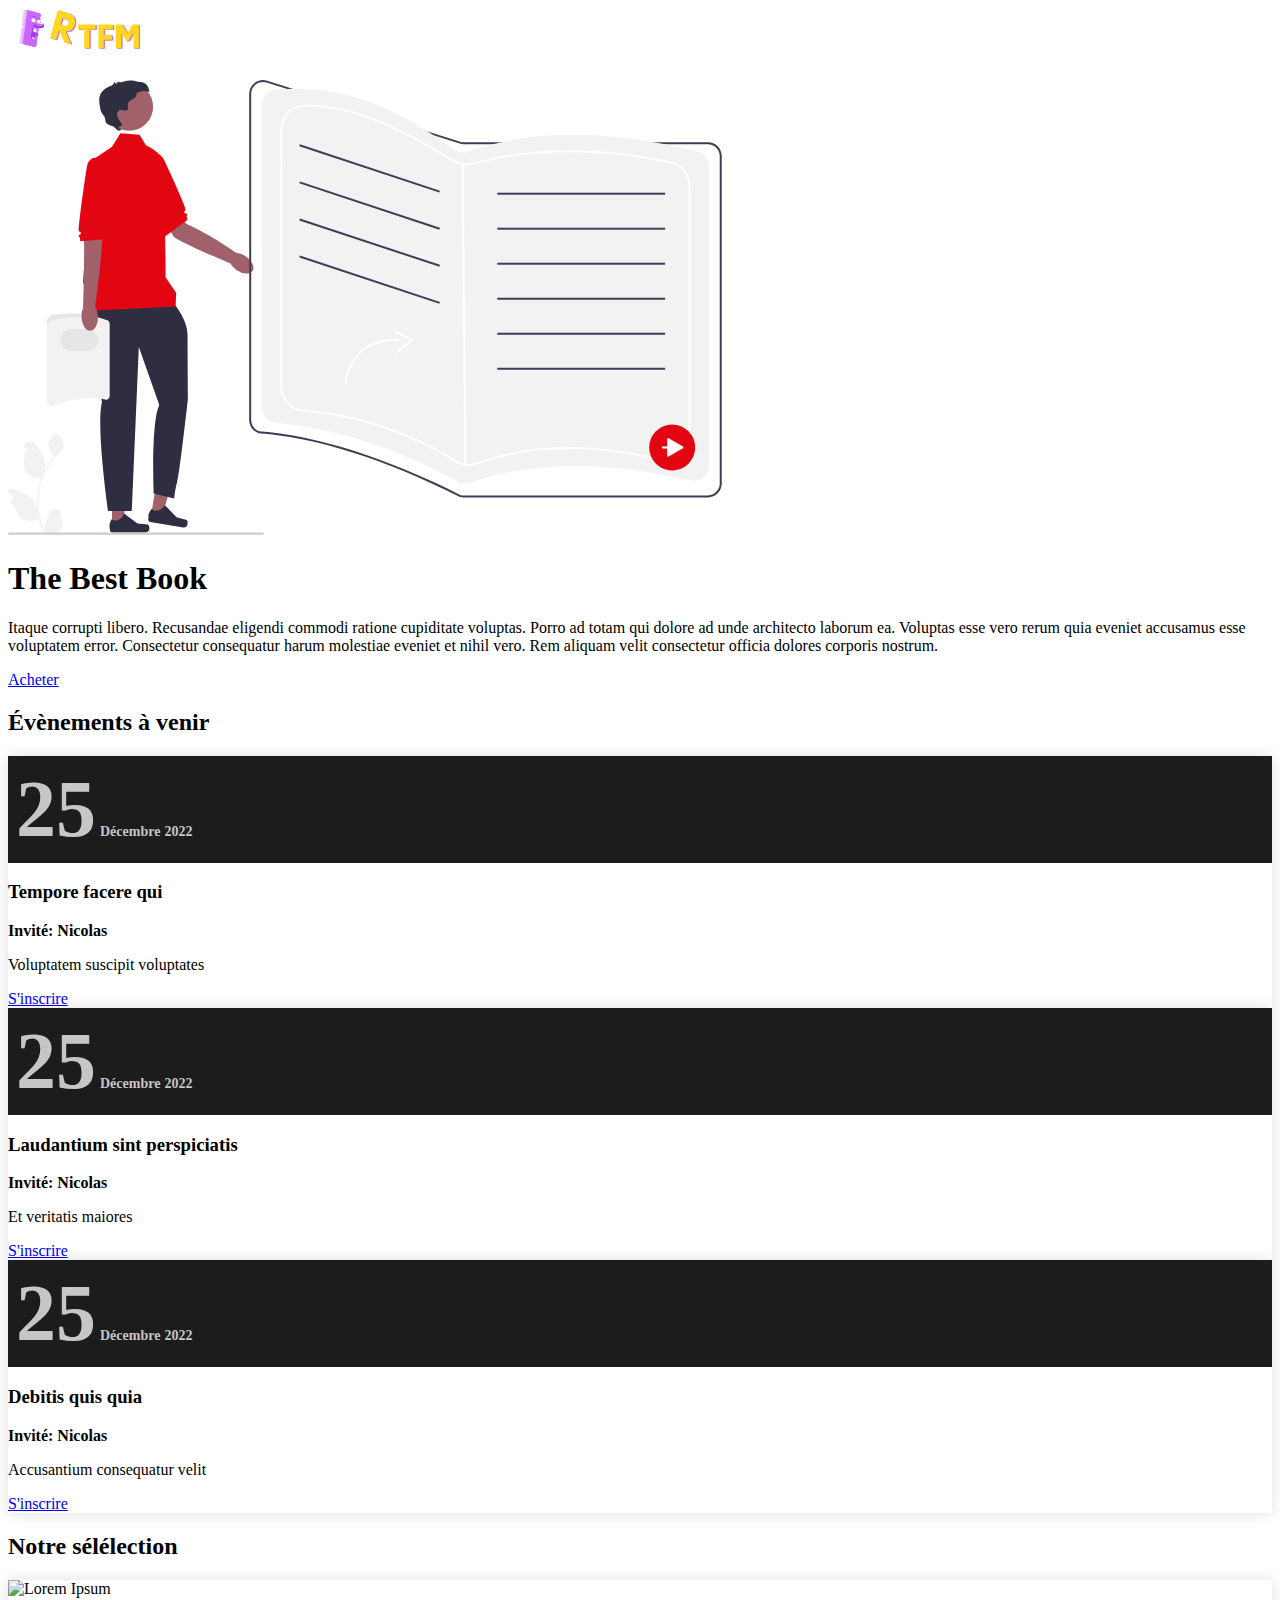
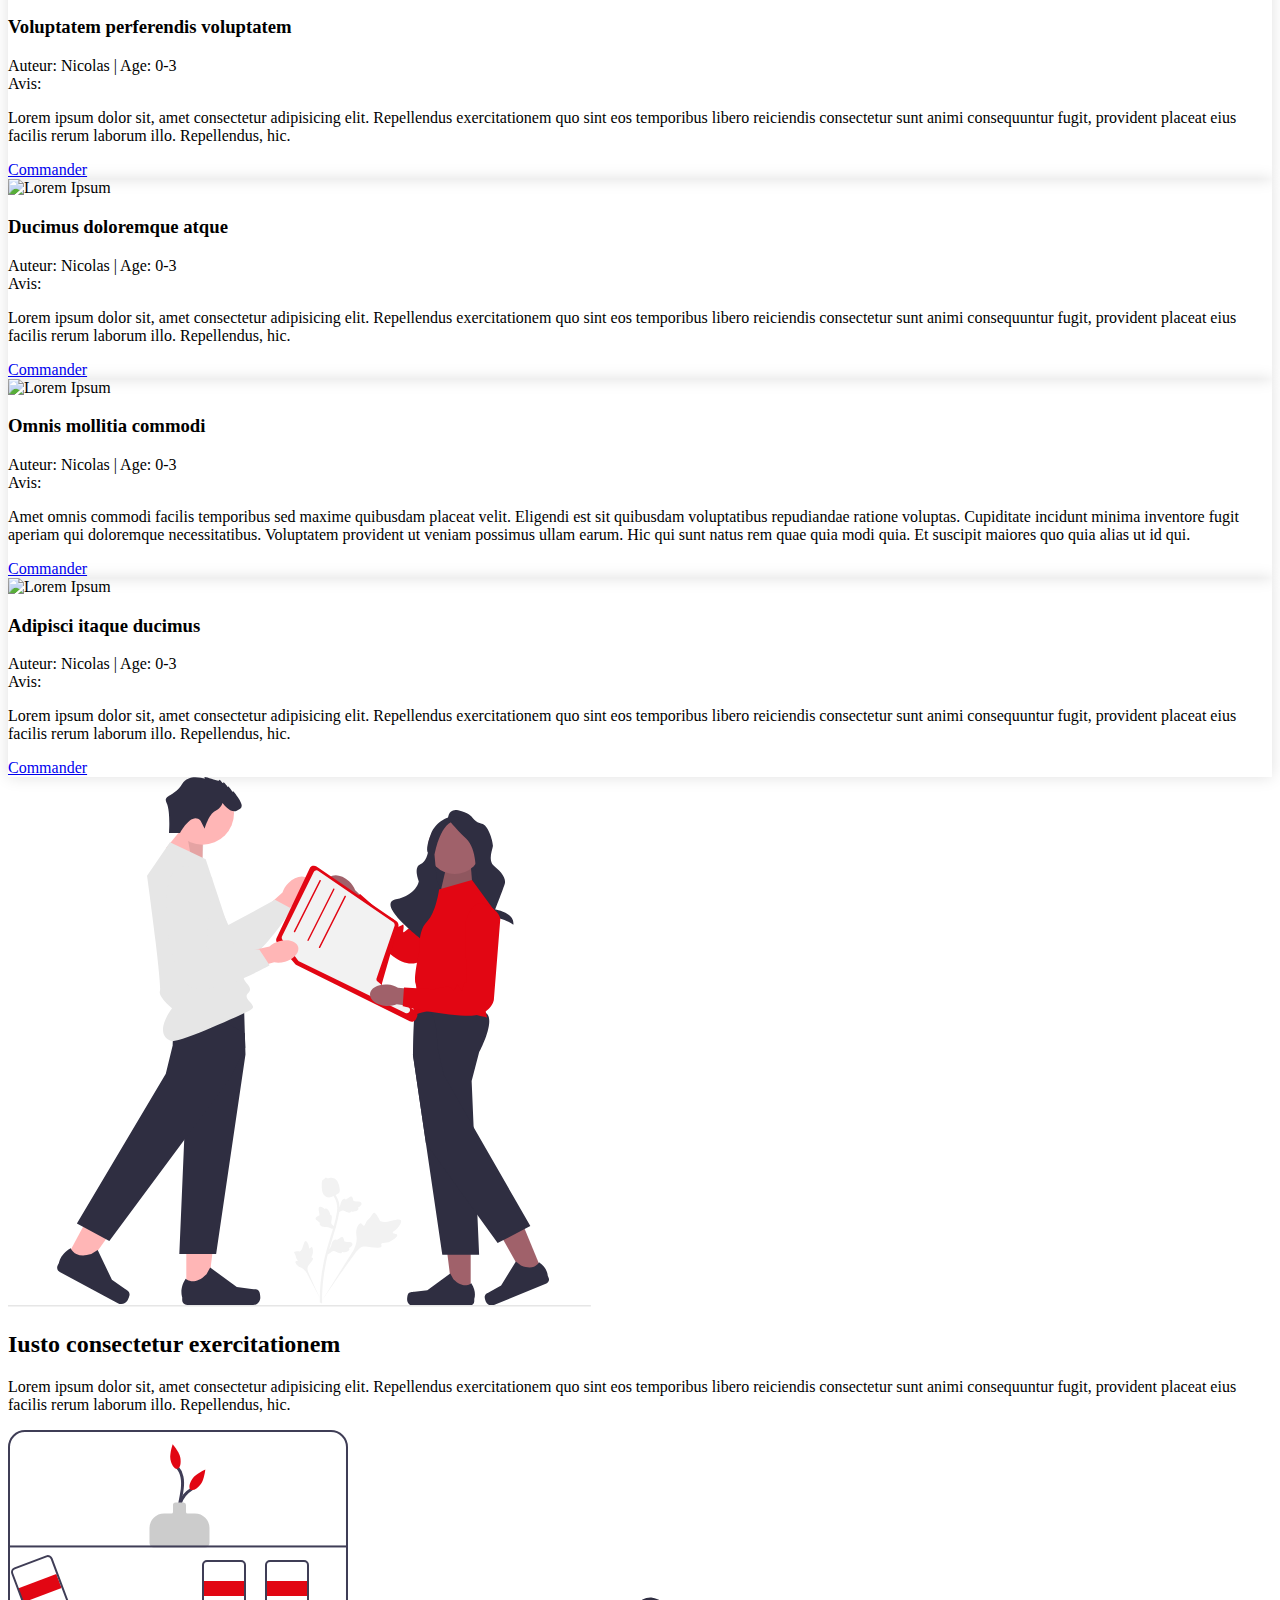
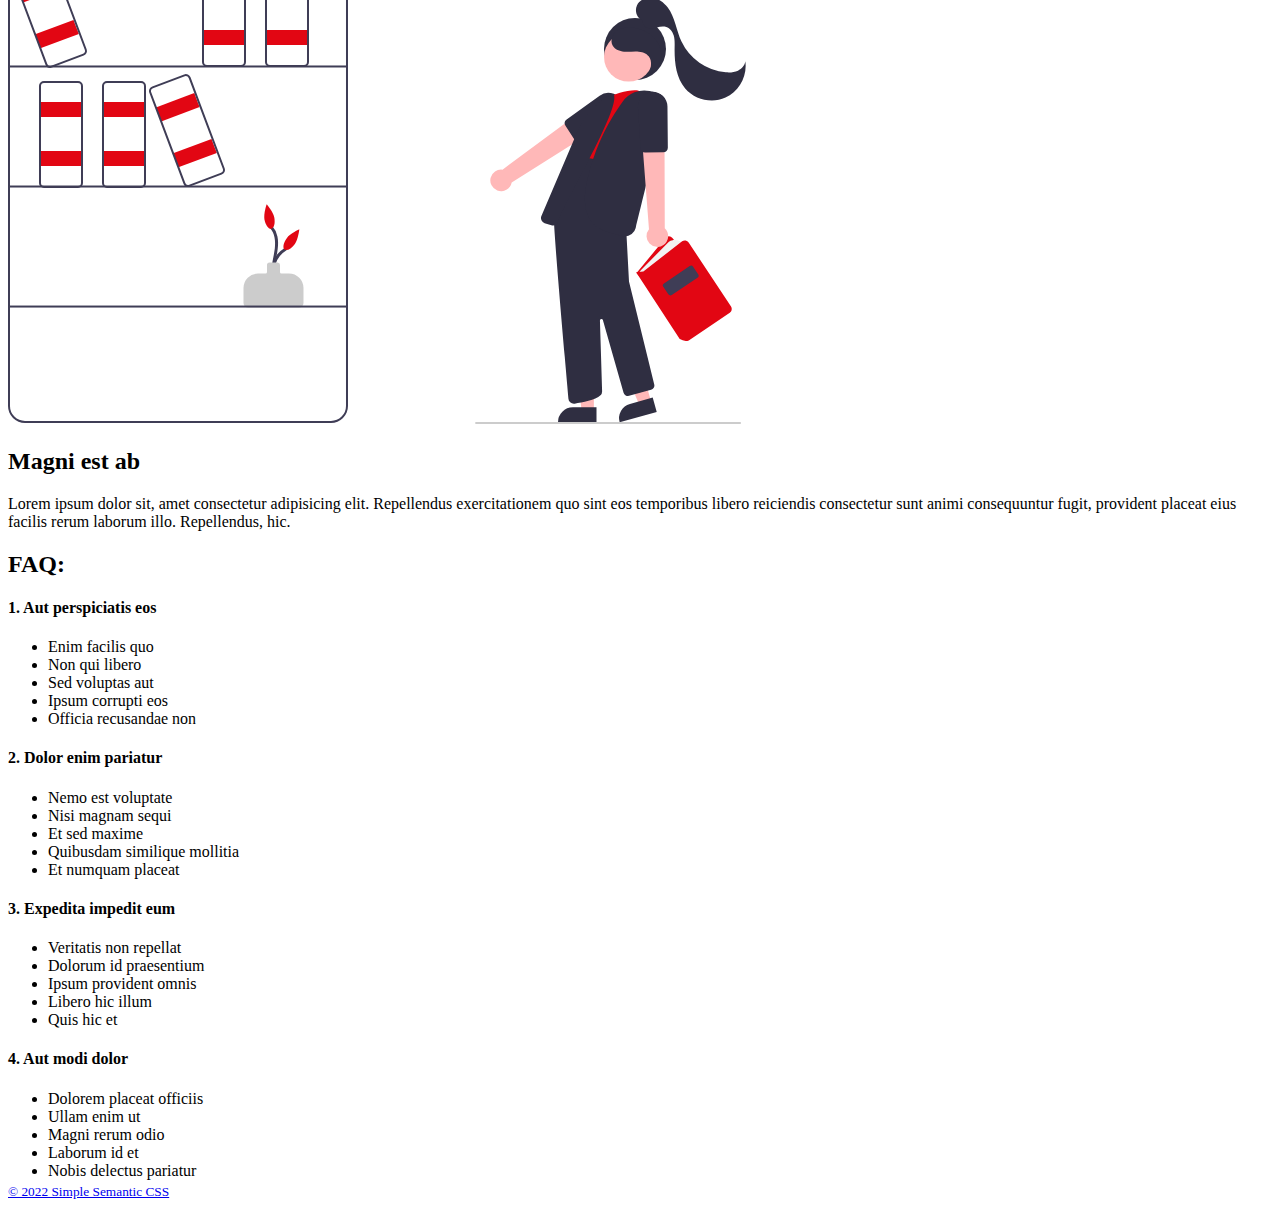
==== commit ea717914: "Ajout @layer" ====
--- a/example/index.html
+++ b/example/index.html
@@ -1,726 +1,1135 @@
 <!DOCTYPE html>
 <html lang="zxx">
+  <head>
+    <meta charset="UTF-8" />
+    <meta http-equiv="X-UA-Compatible" content="IE=edge" />
+    <meta name="viewport" content="width=device-width, initial-scale=1.0" />
+    <meta name="description" content="Simple Semantic CSS" />
+    <title>SIMPLE SEMANTIC CSS</title>
+    <!-- ANCHOR CDN -->
+    <link
+      rel="stylesheet"
+      href="https://cdn.jsdelivr.net/gh/alternative-rvb/Simple-Semantic-CSS/css/v1.31/main.css"
+    />
+    <!-- ANCHOR LOCAL stylesheet -->
+    <!-- <link rel="stylesheet" href="/css/v1.31/main.css" /> -->
+    <link rel="stylesheet" href="css/custom.css" />
+    <!-- ANCHOR FONTAWSOME -->
+  </head>
 
-<head>
-  <meta charset="UTF-8" />
-  <meta http-equiv="X-UA-Compatible" content="IE=edge" />
-  <meta name="viewport" content="width=device-width, initial-scale=1.0" />
-  <meta name="description" content="Simple Semantic CSS" />
-  <title>SIMPLE SEMANTIC CSS</title>
-  <!-- ANCHOR LOCAL stylesheet -->
-  <link rel="stylesheet" href="/css/v1.30/main.css" />
-  <link rel="stylesheet" href="css/custom.css" />
-  <!-- ANCHOR CDN -->
-  <!-- <link rel="stylesheet" href="https://cdn.jsdelivr.net/gh/alternative-rvb/Simple-Semantic-CSS/css/v1.09/main.css"> -->
-  <!-- ANCHOR FONTAWSOME -->
-</head>
-
-<body>
-  <div class="d-flex fd-column g-1">
-
-    <!-- ANCHOR HEADER -->
-    <header id="mainHeader" class="bg-theme1 fixed"></header>
-    <main class="mw-1320 m-auto d-flex fd-column g-1 p-1">
-      <!-- ANCHOR SECTION HERO -->
-      <section class="d-flex row-r wrap ai-c g-1">
-        <div class="f-m text-c">
-          <svg xmlns="http://www.w3.org/2000/svg" width="713.74209" height="454.87759" viewBox="0 0 713.74209 454.87759"
-            xmlns:xlink="http://www.w3.org/1999/xlink">
-            <path
-              d="M151.45532,107.12088l26.99368,36.84888s23.01451,9.67771,49.9126,29.10911l-6.43865,10.05121s-44.39713-18.1797-55.75874-25.86109l-20.74693-32.52529,6.03804-17.62282Z"
-              fill="#a0616a" />
-            <ellipse cx="233.00689" cy="183.07086" rx="8.26737" ry="13.92399"
-              transform="translate(-49.60553 272.16278) rotate(-55.65347)" fill="#a0616a" />
-            <path
-              d="M138.26109,75.6637l8.8339-2.50569s5.1422,.00984,8.04323,5.0606c2.90102,5.05075,23.44113,50.08457,22.46756,51.82912-.97357,1.74455-2.33263,2.13004-.58808,3.10361,1.74455,.97357,3.34184,.48004,2.15279,1.93885s.4542,4.66371,.4542,4.66371l-22.66043,16.71891-18.70316-80.80912Z"
-              fill="#e20613" class="svg-theme1" />
-            <polygon
-              points="103.98781 445.96841 114.76512 445.96735 119.89195 404.39726 103.98562 404.39836 103.98781 445.96841"
-              fill="#a0616a" />
-            <path
-              d="M140.9122,445.72392h0c.33555,.56513,.51263,2.38921,.51263,3.04645h0c0,2.02017-1.63767,3.65784-3.65783,3.65784h-33.37606c-1.37816,0-2.49539-1.11722-2.49539-2.49539v-1.38955s-1.6511-4.17631,1.74822-9.32386c0,0,4.22487,4.03063,10.5379-2.2824l1.86165-3.3725,13.47584,9.8555,7.46946,.91942c1.63414,.20115,3.08299-.03122,3.92358,1.38451Z"
-              fill="#2f2e41" />
-            <polygon
-              points="142.99451 435.46553 153.62304 437.25011 165.5665 397.104 149.87984 394.46966 142.99451 435.46553"
-              fill="#a0616a" />
-            <path
-              d="M179.44907,441.3422h0c.23728,.61292,.10969,2.44112,.0008,3.08928h0c-.33471,1.99225-2.22108,3.33595-4.21332,3.00124l-32.91477-5.52988c-1.35912-.22834-2.27579-1.51523-2.04745-2.87434l.23023-1.37035s-.93633-4.39215,3.26888-8.90534c0,0,3.49867,4.67491,10.77042-.5049l2.39469-3.01745,11.65669,11.95202,7.21389,2.14428c1.57823,.46912,3.04555,.48001,3.63996,2.01544Z"
-              fill="#2f2e41" />
-            <path
-              d="M165.08713,222.1622s14.47992,16.9521,14.47992,32.49152,.35317,64.35457,.35317,64.35457c0,0-8.47605,76.20658-10.59506,82.56362-2.11901,6.35704-3.17852,16.9521-3.17852,16.9521l-20.48379-4.94436s-2.82535-71.69325,5.6507-88.64535l-20.48379-57.91967-7.06337,163.87029h-23.7791s-12.24411-86.17317-5.88707-108.77597c0,0-14.12675-86.17317-10.59506-91.11753,3.53169-4.94436,81.58197-8.82922,81.58197-8.82922Z"
-              fill="#2f2e41" />
-            <path
-              d="M112.46499,53.34756l19.07111,1.41267,6.35704,10.59506s14.83309,6.35704,16.9521,15.53942c2.11901,9.18239,2.82535,116.54568,2.82535,116.54568l10.59506,15.53942-.70634,13.42041-84.76049,4.23802v-12.90317l-7.76971-15.35033s8.47605-122.90271,10.59506-123.60905c2.11901-.70634,18.36477-12.00774,18.36477-12.00774l8.47605-13.42041Z"
-              fill="#e20613" class="svg-theme1" />
-            <circle cx="121.09631" cy="26.70369" r="24.01547" fill="#a0616a" />
-            <path
-              d="M140.27905,7.38731c-1.22197-3.46578-4.61208-5.56839-8.28613-5.48649-.15581,.00343-.31131,.00199-.46542-.00434-1.85026-.07565-3.62619-.7076-5.44048-1.07833-3.38133-.69101-6.94664-.45966-10.21031,.66248-1.01445,.34882-2.03016,.78745-3.10291,.78757-1.07274,.00015-2.24124-.58808-2.50289-1.62838-.06211,.94187-.12405,1.88369-.18599,2.82551-.34916-.76229-.69815-1.52463-1.04731-2.28696l-.69907,3.04009-2.23975-2.54074c.20029,1.11987-.4526,2.24857-1.33659,2.96455-.88398,.71602-1.97579,1.11208-3.02239,1.55816-4.51696,1.92538-8.75815,5.33425-10.05965,10.06887-.82233,2.9913-.3922,6.16599,.04356,9.23746,.38511,2.71533,.80391,5.5245,2.27986,7.8359,.94613,1.48175,2.30989,2.72857,2.88596,4.38963,.53695,1.54823,.33356,3.32083,1.09757,4.77063,.76723,1.45622,2.35113,2.2801,3.9013,2.83338,1.55005,.55349,3.19792,.94488,4.53289,1.90776,1.33483,.96302,2.88417,3.73695,5.79264,3.58767l.93871-1.76355c.96568-.7868-2.60804-.16303-2.64533-1.40807-.03729-1.24504,4.29998-2.01425,3.6853-3.09766-.9427-1.6613-2.21811-3.10718-3.2804-4.69483-1.24232-1.8567-2.21931-4.02607-1.79064-6.29222,.16671-.88153,.57928-1.71424,1.2078-2.35458,1.81162-1.846,3.83164-1.03461,5.79476-.77056,1.35305,.18217,2.96907-.02813,3.67172-1.19882,.82186-1.36963-.0942-3.11199,.01786-4.70534,.11877-1.68834,1.39786-3.07277,2.78986-4.03532,1.39219-.96252,2.97284-1.66379,4.22515-2.80222,1.25228-1.13852,2.14439-2.91714,1.59842-4.51914,5.93621-2.47142,6.84497-2.70517,13.09608-1.19801-.29794-1.56322-.71506-3.10341-1.24416-4.60409Z"
-              fill="#2f2e41" />
-            <g>
-              <path
-                d="M38.89356,314.54275v-72.89503c0-1.99918,.85217-3.9129,2.33815-5.25046,1.48586-1.33732,3.47793-1.98449,5.46671-1.77477,18.4224-2.47839,35.77324-1.29965,51.49784,5.43013,1.78116,0,3.23023,1.44905,3.23023,3.23022v73.14985c0,1.78105-1.44907,3.23021-3.23023,3.23021-17.3092-4.05952-35.56576-3.00273-54.1827,0-2.82318,0-5.12-2.29684-5.12-5.12014Z"
-                fill="#e6e6e6" />
-              <path
-                d="M38.89356,321.03206v-73.66565c0-3.89527,3.16898-7.06428,7.06426-7.06428,17.61624-4.60921,35.02939-4.61714,52.23845,0,1.78116,0,3.23023,1.44904,3.23023,3.2302v72.40112c0,1.77844-1.44478,3.22594-3.22228,3.23023-16.96848-2.95222-35.14513-.07702-54.19066,6.98829-2.82318,0-5.12-2.29685-5.12-5.11991Z"
-                fill="#f2f2f2" />
-              <path
-                d="M79.57216,270.74461h-16.47266c-5.91602,0-10.729-4.8125-10.729-10.72852s4.81299-10.72949,10.729-10.72949h16.47266c5.9165,0,10.72949,4.81348,10.72949,10.72949s-4.81299,10.72852-10.72949,10.72852Z"
-                fill="#e6e6e6" />
-            </g>
-            <path
-              d="M94.66968,126.05669l-.62965,38.03222s-2.01241,29.63995-7.01004,62.99582l-11.91241,.75997s1.46567-52.08104,.9317-65.78524l.84241-30.43814,17.77798-5.56463Z"
-              fill="#a0616a" />
-            <ellipse cx="81.72612" cy="236.74328" rx="8.26737" ry="13.92399"
-              transform="translate(-7.99527 2.91297) rotate(-1.94678)" fill="#a0616a" />
-            <path
-              d="M94.48458,77.63734l-9.1763,.3342s-4.88967,1.59169-6.09575,7.29007c-1.20608,5.69837-9.66037,64.67115-8.19721,66.03148,1.46315,1.36032,2.87489,1.30891,1.51457,2.77206-1.36032,1.46315-3.03198,1.48508-1.45172,2.50721,1.58026,1.02213,1.00293,4.57719,1.00293,4.57719l25.37952-1.79809-2.97604-81.71412Z"
-              fill="#e20613" class="svg-theme1" />
-            <path
-              d="M699.91591,417.42821h-244.15186c-1.4165,0-2.81934-.2168-4.16943-.64355l-.14355-.05762c-76.44971-37.99414-141.99561-58.73047-200.38281-63.39551l-.22217-.04395c-5.77588-1.82715-9.65625-7.125-9.65625-13.18262V13.83836c0-4.45508,2.06152-8.52051,5.65527-11.15332,3.59424-2.63281,8.09131-3.37158,12.34082-2.0293l193.01172,61.05029c1.15576,.36572,2.35596,.55078,3.56641,.55078h244.15186c7.62402,0,13.82617,6.20264,13.82617,13.82617V403.60204c0,7.62402-6.20215,13.82617-13.82617,13.82617Zm-247.646-2.52734c1.13281,.34961,2.30811,.52734,3.49414,.52734h244.15186c6.521,0,11.82617-5.30469,11.82617-11.82617V76.08299c0-6.521-5.30518-11.82617-11.82617-11.82617h-244.15186c-1.41553,0-2.81787-.21631-4.16943-.64355L258.58242,2.56297c-3.63428-1.15039-7.48096-.5166-10.55518,1.73535-3.07422,2.25244-4.8374,5.72949-4.8374,9.54004V340.10496c0,5.14453,3.27148,9.64746,8.15381,11.24219,58.59863,4.70312,124.32568,25.49219,200.92627,63.55371Z"
-              fill="#3f3d56" />
-            <path
-              d="M462.28362,402.61243c66.57014-23.55656,140.83585-20.85274,219.7317-2.349,9.90448,2.32293,19.40047-5.13488,19.40047-15.30812V86.84158c0-7.23933-4.93548-13.56904-11.9676-15.28866-83.22864-20.35257-160.96879-24.09712-229.47889,.08754-5.01901,1.77175-10.59015,.81182-14.82528-2.41205C387.41274,25.28221,328.32862,3.24799,267.48026,9.7905c-7.96013,.85589-13.96422,7.63971-13.96422,15.64572V326.80114c0,8.06918,6.10533,14.8162,14.13123,15.65093,65.49395,6.81166,125.67579,27.45575,181.64484,59.06964,3.963,2.23848,8.70074,2.60906,12.99152,1.09072Z"
-              fill="#f2f2f2" />
-            <path
-              d="M460.14589,385.895c-4.53369,0-8.99902-1.24609-12.93408-3.68945-47.00439-29.19238-98.21484-46.24609-152.20752-50.6875-12.6582-1.04199-22.57422-11.83887-22.57422-24.58105V49.52196c0-13.21191,10.24609-24.0376,23.32666-24.64551,39.31055-1.83301,87.04199,15.69775,150.20508,55.15039,5.34277,3.33643,11.83984,4.32715,17.82617,2.72168,60.02832-16.11328,125.09814-16.58398,198.93164-1.43896,11.4624,2.35156,19.78223,12.52539,19.78223,24.19189v251.26074c0,7.58203-3.41016,14.625-9.35645,19.32129-5.99023,4.73145-13.69775,6.42773-21.14746,4.6543-69.8457-16.62402-129.82178-15.42285-183.35889,3.6748h0c-2.78027,.99219-5.65088,1.48242-8.49316,1.48242ZM301.36855,26.74754c-1.86084,0-3.69629,.04199-5.51904,.12695-12.01074,.55811-21.41943,10.50586-21.41943,22.64746V306.937c0,11.70898,9.10938,21.63086,20.73828,22.58691,54.31201,4.46875,105.82178,21.62109,153.09863,50.98242,5.88232,3.6543,13.06299,4.39062,19.7002,2.02344l.33594,.94141-.33594-.94141c53.91064-19.23242,114.25977-20.45508,184.49365-3.7373,6.85107,1.62988,13.9375,.07227,19.44482-4.27832,5.46289-4.31543,8.59619-10.78516,8.59619-17.75195V105.50145c0-10.72119-7.64746-20.07129-18.18457-22.23291-73.521-15.08203-138.29053-14.62012-198.01074,1.41162-6.52197,1.74902-13.59277,.67236-19.4043-2.95703-59.85791-37.38818-105.6958-54.97559-143.53369-54.97559Z"
-              fill="#fff" />
-            <rect x="454.99619" y="84.24502" width="2.00008" height="301.18961"
-              transform="translate(-2.15024 4.22302) rotate(-.52937)" fill="#fff" />
-            <rect x="360.62999" y="14.73326" width="1.99959" height="147.49977"
-              transform="translate(164.02606 404.01148) rotate(-71.69155)" fill="#3f3d56" />
-            <rect x="360.62999" y="51.80113" width="1.99959" height="147.49977"
-              transform="translate(128.8346 429.43513) rotate(-71.69155)" fill="#3f3d56" />
-            <rect x="360.62999" y="88.86851" width="1.99959" height="147.49977"
-              transform="translate(93.6436 454.85844) rotate(-71.69155)" fill="#3f3d56" />
-            <rect x="360.62999" y="125.93589" width="1.99959" height="147.49977"
-              transform="translate(58.4526 480.28175) rotate(-71.69155)" fill="#3f3d56" />
-            <rect x="489.30703" y="112.70995" width="167.8335" height="2" fill="#3f3d56" />
-            <rect x="489.30703" y="147.71825" width="167.8335" height="2" fill="#3f3d56" />
-            <rect x="489.30703" y="182.72606" width="167.8335" height="2" fill="#3f3d56" />
-            <rect x="489.30703" y="217.73485" width="167.8335" height="2" fill="#3f3d56" />
-            <rect x="489.30703" y="252.74266" width="167.8335" height="2" fill="#3f3d56" />
-            <rect x="489.30703" y="287.75145" width="167.8335" height="2" fill="#3f3d56" />
-            <path
-              d="M54.25887,437.54464c-2.06592,.12937-3.20768-2.43737-1.64468-3.93333l.1555-.61819c-.02047-.04951-.04105-.09897-.06178-.14839-2.08924-4.9818-9.16992-4.94742-11.24139,.04177-1.83859,4.42817-4.17942,8.86389-4.75579,13.54594-.25838,2.0668-.14213,4.17236,.31648,6.20047-4.30807-9.41059-6.57515-19.68661-6.57515-30.02077,0-2.59652,.14213-5.19301,.43275-7.78295,.239-2.11854,.56839-4.2241,.99471-6.31034,2.30575-11.2772,7.29852-22.01825,14.50012-30.98962,3.46197-1.89248,6.34906-4.85065,8.09295-8.39652,.62649-1.27891,1.11739-2.65462,1.34991-4.05618-.39398,.05168-1.48556-5.94866-1.18841-6.3168-.54906-.83317-1.53178-1.24733-2.13144-2.06034-2.98232-4.04341-7.0912-3.33741-9.23621,2.15727-4.58224,2.31266-4.62659,6.14806-1.81495,9.83683,1.78878,2.34682,2.03456,5.52233,3.60408,8.03478-.16151,.20671-.32944,.40695-.4909,.61366-2.96106,3.79788-5.52208,7.88002-7.68104,12.16859,.61017-4.76621-.29067-10.50822-1.82641-14.20959-1.74819-4.21732-5.02491-7.76915-7.91045-11.41501-3.46601-4.37924-10.57337-2.46806-11.18401,3.08332-.00591,.05375-.01166,.10745-.01731,.1612,.4286,.24178,.84849,.49867,1.25864,.76992,2.33949,1.54723,1.53096,5.17386-1.24107,5.60174l-.06277,.00967c.15503,1.54366,.41984,3.07444,.80734,4.57937-3.70179,14.31579,4.29011,19.5299,15.70147,19.76412,.25191,.12916,.49738,.25832,.74929,.38109-1.15617,3.25525-2.07982,6.59447-2.76441,9.97891-.61359,2.99043-1.03991,6.01317-1.27885,9.04888-.29715,3.83006-.27129,7.67959,.05168,11.50323l-.01939-.13562c-.82024-4.21115-3.10671-8.14462-6.4266-10.87028-4.94561-4.06264-11.93282-5.55869-17.26826-8.82425-2.56833-1.57196-5.85945,.45945-5.41121,3.43708l.02182,.14261c.79443,.32289,1.56947,.69755,2.31871,1.11733,.4286,.24184,.84848,.49867,1.25864,.76992,2.33949,1.54729,1.53096,5.17392-1.24107,5.6018l-.06282,.00965c-.0452,.00646-.08397,.01295-.12911,.01944,1.36282,3.23581,3.26168,6.23922,5.63854,8.82922,2.31463,12.49713,12.25603,13.68282,22.89022,10.04354h.00648c1.16259,5.06378,2.86128,10.01127,5.0444,14.72621h18.02019c.06463-.20022,.12274-.40692,.18089-.60717-1.6664,.10341-3.34571,.00649-4.98629-.29702,1.33701-1.64059,2.67396-3.29409,4.01097-4.93462,.03229-.0323,.05816-.0646,.08397-.09689,.67817-.8396,1.36282-1.67283,2.04099-2.51246l.00036-.00102c.04245-2.57755-.26652-5.14662-.87876-7.63984l-.00057-.00035Z"
-              fill="#f2f2f2" />
-            <path
-              d="M255.81023,453.68759c0,.66003-.53003,1.19-1.19006,1.19H1.33018c-.65997,0-1.19-.52997-1.19-1.19,0-.65997,.53003-1.19,1.19-1.19H254.62016c.66003,0,1.19006,.53003,1.19006,1.19Z"
-              fill="#ccc" />
-            <g>
-              <circle cx="664.18984" cy="367.42821" r="23" fill="#e20613" class="svg-theme1" />
-              <path
-                d="M674.96059,366.56218l-14.27069-8.24048c-.66669-.38495-1.50006,.09619-1.50006,.86603v7.24048h-4.28082c-.55231,0-1,.44769-1,1,0,.55225,.44769,1,1,1h4.28082v7.24048c0,.76984,.83337,1.25092,1.50006,.86597l14.27069-8.24048c.66656-.38489,.66656-1.34705,0-1.73199Z"
-                fill="#fff" />
-            </g>
-            <g>
-              <path
-                d="M336.66835,302.59537c.8958-10.24959,5.15132-20.04124,11.96184-27.74667,6.63443-7.5062,15.70252-12.65525,25.48162-14.75293,5.45895-1.17098,11.11392-1.39948,16.64225-.61069,1.32338,.18882,1.2881,2.28999-.0493,2.09917-9.40895-1.34249-19.1338,.29777-27.58827,4.64234-8.66574,4.45315-15.60153,11.69619-19.88606,20.43025-2.45018,4.9947-3.97856,10.44586-4.46292,15.98783-.11725,1.3415-2.2171,1.30008-2.09917-.0493h0Z"
-                fill="#fff" />
-              <path
-                d="M388.42593,251.05747l16.16239,7.97413c.58787,.29004,.68444,1.24748,.18494,1.66038l-15.30037,12.64762c-1.03554,.856-2.49312-.65649-1.44947-1.5192l15.30037-12.64762,.18494,1.66038-16.16239-7.97413c-1.21371-.59881-.12439-2.39558,1.0796-1.80156h0Z"
-                fill="#fff" />
-            </g>
-          </svg>
-        </div>
-        <div class="f-m d-flex fd-column g-1">
-          <h1>The Best Book</h1>
-          <p class="exerpt">
-            Itaque corrupti libero. Recusandae eligendi commodi ratione
-            cupiditate voluptas. Porro ad totam qui dolore ad unde architecto
-            laborum ea. Voluptas esse vero rerum quia eveniet accusamus esse
-            voluptatem error. Consectetur consequatur harum molestiae eveniet
-            et nihil vero. Rem aliquam velit consectetur officia dolores
-            corporis nostrum.
-          </p>
-          <div>
-            <a class="btn" href="#">Acheter</a>
+  <body>
+    <div class="d-flex fd-column g-1">
+      <!-- ANCHOR HEADER -->
+      <header id="mainHeader" class="bg-theme1 fixed"></header>
+      <main class="mw-1320 m-auto d-flex fd-column g-1 p-1">
+        <!-- ANCHOR SECTION HERO -->
+        <section class="d-flex row-r wrap ai-c g-1">
+          <div class="f-m text-c">
+            <svg
+              xmlns="http://www.w3.org/2000/svg"
+              width="713.74209"
+              height="454.87759"
+              viewBox="0 0 713.74209 454.87759"
+              xmlns:xlink="http://www.w3.org/1999/xlink"
+            >
+              <path
+                d="M151.45532,107.12088l26.99368,36.84888s23.01451,9.67771,49.9126,29.10911l-6.43865,10.05121s-44.39713-18.1797-55.75874-25.86109l-20.74693-32.52529,6.03804-17.62282Z"
+                fill="#a0616a"
+              />
+              <ellipse
+                cx="233.00689"
+                cy="183.07086"
+                rx="8.26737"
+                ry="13.92399"
+                transform="translate(-49.60553 272.16278) rotate(-55.65347)"
+                fill="#a0616a"
+              />
+              <path
+                d="M138.26109,75.6637l8.8339-2.50569s5.1422,.00984,8.04323,5.0606c2.90102,5.05075,23.44113,50.08457,22.46756,51.82912-.97357,1.74455-2.33263,2.13004-.58808,3.10361,1.74455,.97357,3.34184,.48004,2.15279,1.93885s.4542,4.66371,.4542,4.66371l-22.66043,16.71891-18.70316-80.80912Z"
+                fill="#e20613"
+                class="svg-theme1"
+              />
+              <polygon
+                points="103.98781 445.96841 114.76512 445.96735 119.89195 404.39726 103.98562 404.39836 103.98781 445.96841"
+                fill="#a0616a"
+              />
+              <path
+                d="M140.9122,445.72392h0c.33555,.56513,.51263,2.38921,.51263,3.04645h0c0,2.02017-1.63767,3.65784-3.65783,3.65784h-33.37606c-1.37816,0-2.49539-1.11722-2.49539-2.49539v-1.38955s-1.6511-4.17631,1.74822-9.32386c0,0,4.22487,4.03063,10.5379-2.2824l1.86165-3.3725,13.47584,9.8555,7.46946,.91942c1.63414,.20115,3.08299-.03122,3.92358,1.38451Z"
+                fill="#2f2e41"
+              />
+              <polygon
+                points="142.99451 435.46553 153.62304 437.25011 165.5665 397.104 149.87984 394.46966 142.99451 435.46553"
+                fill="#a0616a"
+              />
+              <path
+                d="M179.44907,441.3422h0c.23728,.61292,.10969,2.44112,.0008,3.08928h0c-.33471,1.99225-2.22108,3.33595-4.21332,3.00124l-32.91477-5.52988c-1.35912-.22834-2.27579-1.51523-2.04745-2.87434l.23023-1.37035s-.93633-4.39215,3.26888-8.90534c0,0,3.49867,4.67491,10.77042-.5049l2.39469-3.01745,11.65669,11.95202,7.21389,2.14428c1.57823,.46912,3.04555,.48001,3.63996,2.01544Z"
+                fill="#2f2e41"
+              />
+              <path
+                d="M165.08713,222.1622s14.47992,16.9521,14.47992,32.49152,.35317,64.35457,.35317,64.35457c0,0-8.47605,76.20658-10.59506,82.56362-2.11901,6.35704-3.17852,16.9521-3.17852,16.9521l-20.48379-4.94436s-2.82535-71.69325,5.6507-88.64535l-20.48379-57.91967-7.06337,163.87029h-23.7791s-12.24411-86.17317-5.88707-108.77597c0,0-14.12675-86.17317-10.59506-91.11753,3.53169-4.94436,81.58197-8.82922,81.58197-8.82922Z"
+                fill="#2f2e41"
+              />
+              <path
+                d="M112.46499,53.34756l19.07111,1.41267,6.35704,10.59506s14.83309,6.35704,16.9521,15.53942c2.11901,9.18239,2.82535,116.54568,2.82535,116.54568l10.59506,15.53942-.70634,13.42041-84.76049,4.23802v-12.90317l-7.76971-15.35033s8.47605-122.90271,10.59506-123.60905c2.11901-.70634,18.36477-12.00774,18.36477-12.00774l8.47605-13.42041Z"
+                fill="#e20613"
+                class="svg-theme1"
+              />
+              <circle
+                cx="121.09631"
+                cy="26.70369"
+                r="24.01547"
+                fill="#a0616a"
+              />
+              <path
+                d="M140.27905,7.38731c-1.22197-3.46578-4.61208-5.56839-8.28613-5.48649-.15581,.00343-.31131,.00199-.46542-.00434-1.85026-.07565-3.62619-.7076-5.44048-1.07833-3.38133-.69101-6.94664-.45966-10.21031,.66248-1.01445,.34882-2.03016,.78745-3.10291,.78757-1.07274,.00015-2.24124-.58808-2.50289-1.62838-.06211,.94187-.12405,1.88369-.18599,2.82551-.34916-.76229-.69815-1.52463-1.04731-2.28696l-.69907,3.04009-2.23975-2.54074c.20029,1.11987-.4526,2.24857-1.33659,2.96455-.88398,.71602-1.97579,1.11208-3.02239,1.55816-4.51696,1.92538-8.75815,5.33425-10.05965,10.06887-.82233,2.9913-.3922,6.16599,.04356,9.23746,.38511,2.71533,.80391,5.5245,2.27986,7.8359,.94613,1.48175,2.30989,2.72857,2.88596,4.38963,.53695,1.54823,.33356,3.32083,1.09757,4.77063,.76723,1.45622,2.35113,2.2801,3.9013,2.83338,1.55005,.55349,3.19792,.94488,4.53289,1.90776,1.33483,.96302,2.88417,3.73695,5.79264,3.58767l.93871-1.76355c.96568-.7868-2.60804-.16303-2.64533-1.40807-.03729-1.24504,4.29998-2.01425,3.6853-3.09766-.9427-1.6613-2.21811-3.10718-3.2804-4.69483-1.24232-1.8567-2.21931-4.02607-1.79064-6.29222,.16671-.88153,.57928-1.71424,1.2078-2.35458,1.81162-1.846,3.83164-1.03461,5.79476-.77056,1.35305,.18217,2.96907-.02813,3.67172-1.19882,.82186-1.36963-.0942-3.11199,.01786-4.70534,.11877-1.68834,1.39786-3.07277,2.78986-4.03532,1.39219-.96252,2.97284-1.66379,4.22515-2.80222,1.25228-1.13852,2.14439-2.91714,1.59842-4.51914,5.93621-2.47142,6.84497-2.70517,13.09608-1.19801-.29794-1.56322-.71506-3.10341-1.24416-4.60409Z"
+                fill="#2f2e41"
+              />
+              <g>
+                <path
+                  d="M38.89356,314.54275v-72.89503c0-1.99918,.85217-3.9129,2.33815-5.25046,1.48586-1.33732,3.47793-1.98449,5.46671-1.77477,18.4224-2.47839,35.77324-1.29965,51.49784,5.43013,1.78116,0,3.23023,1.44905,3.23023,3.23022v73.14985c0,1.78105-1.44907,3.23021-3.23023,3.23021-17.3092-4.05952-35.56576-3.00273-54.1827,0-2.82318,0-5.12-2.29684-5.12-5.12014Z"
+                  fill="#e6e6e6"
+                />
+                <path
+                  d="M38.89356,321.03206v-73.66565c0-3.89527,3.16898-7.06428,7.06426-7.06428,17.61624-4.60921,35.02939-4.61714,52.23845,0,1.78116,0,3.23023,1.44904,3.23023,3.2302v72.40112c0,1.77844-1.44478,3.22594-3.22228,3.23023-16.96848-2.95222-35.14513-.07702-54.19066,6.98829-2.82318,0-5.12-2.29685-5.12-5.11991Z"
+                  fill="#f2f2f2"
+                />
+                <path
+                  d="M79.57216,270.74461h-16.47266c-5.91602,0-10.729-4.8125-10.729-10.72852s4.81299-10.72949,10.729-10.72949h16.47266c5.9165,0,10.72949,4.81348,10.72949,10.72949s-4.81299,10.72852-10.72949,10.72852Z"
+                  fill="#e6e6e6"
+                />
+              </g>
+              <path
+                d="M94.66968,126.05669l-.62965,38.03222s-2.01241,29.63995-7.01004,62.99582l-11.91241,.75997s1.46567-52.08104,.9317-65.78524l.84241-30.43814,17.77798-5.56463Z"
+                fill="#a0616a"
+              />
+              <ellipse
+                cx="81.72612"
+                cy="236.74328"
+                rx="8.26737"
+                ry="13.92399"
+                transform="translate(-7.99527 2.91297) rotate(-1.94678)"
+                fill="#a0616a"
+              />
+              <path
+                d="M94.48458,77.63734l-9.1763,.3342s-4.88967,1.59169-6.09575,7.29007c-1.20608,5.69837-9.66037,64.67115-8.19721,66.03148,1.46315,1.36032,2.87489,1.30891,1.51457,2.77206-1.36032,1.46315-3.03198,1.48508-1.45172,2.50721,1.58026,1.02213,1.00293,4.57719,1.00293,4.57719l25.37952-1.79809-2.97604-81.71412Z"
+                fill="#e20613"
+                class="svg-theme1"
+              />
+              <path
+                d="M699.91591,417.42821h-244.15186c-1.4165,0-2.81934-.2168-4.16943-.64355l-.14355-.05762c-76.44971-37.99414-141.99561-58.73047-200.38281-63.39551l-.22217-.04395c-5.77588-1.82715-9.65625-7.125-9.65625-13.18262V13.83836c0-4.45508,2.06152-8.52051,5.65527-11.15332,3.59424-2.63281,8.09131-3.37158,12.34082-2.0293l193.01172,61.05029c1.15576,.36572,2.35596,.55078,3.56641,.55078h244.15186c7.62402,0,13.82617,6.20264,13.82617,13.82617V403.60204c0,7.62402-6.20215,13.82617-13.82617,13.82617Zm-247.646-2.52734c1.13281,.34961,2.30811,.52734,3.49414,.52734h244.15186c6.521,0,11.82617-5.30469,11.82617-11.82617V76.08299c0-6.521-5.30518-11.82617-11.82617-11.82617h-244.15186c-1.41553,0-2.81787-.21631-4.16943-.64355L258.58242,2.56297c-3.63428-1.15039-7.48096-.5166-10.55518,1.73535-3.07422,2.25244-4.8374,5.72949-4.8374,9.54004V340.10496c0,5.14453,3.27148,9.64746,8.15381,11.24219,58.59863,4.70312,124.32568,25.49219,200.92627,63.55371Z"
+                fill="#3f3d56"
+              />
+              <path
+                d="M462.28362,402.61243c66.57014-23.55656,140.83585-20.85274,219.7317-2.349,9.90448,2.32293,19.40047-5.13488,19.40047-15.30812V86.84158c0-7.23933-4.93548-13.56904-11.9676-15.28866-83.22864-20.35257-160.96879-24.09712-229.47889,.08754-5.01901,1.77175-10.59015,.81182-14.82528-2.41205C387.41274,25.28221,328.32862,3.24799,267.48026,9.7905c-7.96013,.85589-13.96422,7.63971-13.96422,15.64572V326.80114c0,8.06918,6.10533,14.8162,14.13123,15.65093,65.49395,6.81166,125.67579,27.45575,181.64484,59.06964,3.963,2.23848,8.70074,2.60906,12.99152,1.09072Z"
+                fill="#f2f2f2"
+              />
+              <path
+                d="M460.14589,385.895c-4.53369,0-8.99902-1.24609-12.93408-3.68945-47.00439-29.19238-98.21484-46.24609-152.20752-50.6875-12.6582-1.04199-22.57422-11.83887-22.57422-24.58105V49.52196c0-13.21191,10.24609-24.0376,23.32666-24.64551,39.31055-1.83301,87.04199,15.69775,150.20508,55.15039,5.34277,3.33643,11.83984,4.32715,17.82617,2.72168,60.02832-16.11328,125.09814-16.58398,198.93164-1.43896,11.4624,2.35156,19.78223,12.52539,19.78223,24.19189v251.26074c0,7.58203-3.41016,14.625-9.35645,19.32129-5.99023,4.73145-13.69775,6.42773-21.14746,4.6543-69.8457-16.62402-129.82178-15.42285-183.35889,3.6748h0c-2.78027,.99219-5.65088,1.48242-8.49316,1.48242ZM301.36855,26.74754c-1.86084,0-3.69629,.04199-5.51904,.12695-12.01074,.55811-21.41943,10.50586-21.41943,22.64746V306.937c0,11.70898,9.10938,21.63086,20.73828,22.58691,54.31201,4.46875,105.82178,21.62109,153.09863,50.98242,5.88232,3.6543,13.06299,4.39062,19.7002,2.02344l.33594,.94141-.33594-.94141c53.91064-19.23242,114.25977-20.45508,184.49365-3.7373,6.85107,1.62988,13.9375,.07227,19.44482-4.27832,5.46289-4.31543,8.59619-10.78516,8.59619-17.75195V105.50145c0-10.72119-7.64746-20.07129-18.18457-22.23291-73.521-15.08203-138.29053-14.62012-198.01074,1.41162-6.52197,1.74902-13.59277,.67236-19.4043-2.95703-59.85791-37.38818-105.6958-54.97559-143.53369-54.97559Z"
+                fill="#fff"
+              />
+              <rect
+                x="454.99619"
+                y="84.24502"
+                width="2.00008"
+                height="301.18961"
+                transform="translate(-2.15024 4.22302) rotate(-.52937)"
+                fill="#fff"
+              />
+              <rect
+                x="360.62999"
+                y="14.73326"
+                width="1.99959"
+                height="147.49977"
+                transform="translate(164.02606 404.01148) rotate(-71.69155)"
+                fill="#3f3d56"
+              />
+              <rect
+                x="360.62999"
+                y="51.80113"
+                width="1.99959"
+                height="147.49977"
+                transform="translate(128.8346 429.43513) rotate(-71.69155)"
+                fill="#3f3d56"
+              />
+              <rect
+                x="360.62999"
+                y="88.86851"
+                width="1.99959"
+                height="147.49977"
+                transform="translate(93.6436 454.85844) rotate(-71.69155)"
+                fill="#3f3d56"
+              />
+              <rect
+                x="360.62999"
+                y="125.93589"
+                width="1.99959"
+                height="147.49977"
+                transform="translate(58.4526 480.28175) rotate(-71.69155)"
+                fill="#3f3d56"
+              />
+              <rect
+                x="489.30703"
+                y="112.70995"
+                width="167.8335"
+                height="2"
+                fill="#3f3d56"
+              />
+              <rect
+                x="489.30703"
+                y="147.71825"
+                width="167.8335"
+                height="2"
+                fill="#3f3d56"
+              />
+              <rect
+                x="489.30703"
+                y="182.72606"
+                width="167.8335"
+                height="2"
+                fill="#3f3d56"
+              />
+              <rect
+                x="489.30703"
+                y="217.73485"
+                width="167.8335"
+                height="2"
+                fill="#3f3d56"
+              />
+              <rect
+                x="489.30703"
+                y="252.74266"
+                width="167.8335"
+                height="2"
+                fill="#3f3d56"
+              />
+              <rect
+                x="489.30703"
+                y="287.75145"
+                width="167.8335"
+                height="2"
+                fill="#3f3d56"
+              />
+              <path
+                d="M54.25887,437.54464c-2.06592,.12937-3.20768-2.43737-1.64468-3.93333l.1555-.61819c-.02047-.04951-.04105-.09897-.06178-.14839-2.08924-4.9818-9.16992-4.94742-11.24139,.04177-1.83859,4.42817-4.17942,8.86389-4.75579,13.54594-.25838,2.0668-.14213,4.17236,.31648,6.20047-4.30807-9.41059-6.57515-19.68661-6.57515-30.02077,0-2.59652,.14213-5.19301,.43275-7.78295,.239-2.11854,.56839-4.2241,.99471-6.31034,2.30575-11.2772,7.29852-22.01825,14.50012-30.98962,3.46197-1.89248,6.34906-4.85065,8.09295-8.39652,.62649-1.27891,1.11739-2.65462,1.34991-4.05618-.39398,.05168-1.48556-5.94866-1.18841-6.3168-.54906-.83317-1.53178-1.24733-2.13144-2.06034-2.98232-4.04341-7.0912-3.33741-9.23621,2.15727-4.58224,2.31266-4.62659,6.14806-1.81495,9.83683,1.78878,2.34682,2.03456,5.52233,3.60408,8.03478-.16151,.20671-.32944,.40695-.4909,.61366-2.96106,3.79788-5.52208,7.88002-7.68104,12.16859,.61017-4.76621-.29067-10.50822-1.82641-14.20959-1.74819-4.21732-5.02491-7.76915-7.91045-11.41501-3.46601-4.37924-10.57337-2.46806-11.18401,3.08332-.00591,.05375-.01166,.10745-.01731,.1612,.4286,.24178,.84849,.49867,1.25864,.76992,2.33949,1.54723,1.53096,5.17386-1.24107,5.60174l-.06277,.00967c.15503,1.54366,.41984,3.07444,.80734,4.57937-3.70179,14.31579,4.29011,19.5299,15.70147,19.76412,.25191,.12916,.49738,.25832,.74929,.38109-1.15617,3.25525-2.07982,6.59447-2.76441,9.97891-.61359,2.99043-1.03991,6.01317-1.27885,9.04888-.29715,3.83006-.27129,7.67959,.05168,11.50323l-.01939-.13562c-.82024-4.21115-3.10671-8.14462-6.4266-10.87028-4.94561-4.06264-11.93282-5.55869-17.26826-8.82425-2.56833-1.57196-5.85945,.45945-5.41121,3.43708l.02182,.14261c.79443,.32289,1.56947,.69755,2.31871,1.11733,.4286,.24184,.84848,.49867,1.25864,.76992,2.33949,1.54729,1.53096,5.17392-1.24107,5.6018l-.06282,.00965c-.0452,.00646-.08397,.01295-.12911,.01944,1.36282,3.23581,3.26168,6.23922,5.63854,8.82922,2.31463,12.49713,12.25603,13.68282,22.89022,10.04354h.00648c1.16259,5.06378,2.86128,10.01127,5.0444,14.72621h18.02019c.06463-.20022,.12274-.40692,.18089-.60717-1.6664,.10341-3.34571,.00649-4.98629-.29702,1.33701-1.64059,2.67396-3.29409,4.01097-4.93462,.03229-.0323,.05816-.0646,.08397-.09689,.67817-.8396,1.36282-1.67283,2.04099-2.51246l.00036-.00102c.04245-2.57755-.26652-5.14662-.87876-7.63984l-.00057-.00035Z"
+                fill="#f2f2f2"
+              />
+              <path
+                d="M255.81023,453.68759c0,.66003-.53003,1.19-1.19006,1.19H1.33018c-.65997,0-1.19-.52997-1.19-1.19,0-.65997,.53003-1.19,1.19-1.19H254.62016c.66003,0,1.19006,.53003,1.19006,1.19Z"
+                fill="#ccc"
+              />
+              <g>
+                <circle
+                  cx="664.18984"
+                  cy="367.42821"
+                  r="23"
+                  fill="#e20613"
+                  class="svg-theme1"
+                />
+                <path
+                  d="M674.96059,366.56218l-14.27069-8.24048c-.66669-.38495-1.50006,.09619-1.50006,.86603v7.24048h-4.28082c-.55231,0-1,.44769-1,1,0,.55225,.44769,1,1,1h4.28082v7.24048c0,.76984,.83337,1.25092,1.50006,.86597l14.27069-8.24048c.66656-.38489,.66656-1.34705,0-1.73199Z"
+                  fill="#fff"
+                />
+              </g>
+              <g>
+                <path
+                  d="M336.66835,302.59537c.8958-10.24959,5.15132-20.04124,11.96184-27.74667,6.63443-7.5062,15.70252-12.65525,25.48162-14.75293,5.45895-1.17098,11.11392-1.39948,16.64225-.61069,1.32338,.18882,1.2881,2.28999-.0493,2.09917-9.40895-1.34249-19.1338,.29777-27.58827,4.64234-8.66574,4.45315-15.60153,11.69619-19.88606,20.43025-2.45018,4.9947-3.97856,10.44586-4.46292,15.98783-.11725,1.3415-2.2171,1.30008-2.09917-.0493h0Z"
+                  fill="#fff"
+                />
+                <path
+                  d="M388.42593,251.05747l16.16239,7.97413c.58787,.29004,.68444,1.24748,.18494,1.66038l-15.30037,12.64762c-1.03554,.856-2.49312-.65649-1.44947-1.5192l15.30037-12.64762,.18494,1.66038-16.16239-7.97413c-1.21371-.59881-.12439-2.39558,1.0796-1.80156h0Z"
+                  fill="#fff"
+                />
+              </g>
+            </svg>
           </div>
-        </div>
-      </section>
-      <section class="d-flex fd-column g-1 my-4">
-        <h2>Évènements à venir</h2>
-        <div class="d-flex wrap g-1">
-          <article class="evt-book d-flex wrap f-m g-1 p-1">
-            <div class="evt-book__left">
-              <time class="evt-book__time" datetime="2022-12-25">
-                <span class="evt-book__d">25</span>
-                <span class="evt-book__m">Décembre</span>
-                <span class="evt-book__y">2022</span>
-              </time>
+          <div class="f-m d-flex fd-column g-1">
+            <h1>The Best Book</h1>
+            <p class="exerpt">
+              Itaque corrupti libero. Recusandae eligendi commodi ratione
+              cupiditate voluptas. Porro ad totam qui dolore ad unde architecto
+              laborum ea. Voluptas esse vero rerum quia eveniet accusamus esse
+              voluptatem error. Consectetur consequatur harum molestiae eveniet
+              et nihil vero. Rem aliquam velit consectetur officia dolores
+              corporis nostrum.
+            </p>
+            <div>
+              <a class="btn" href="#">Acheter</a>
             </div>
-            <div class="evt-book__right d-flex fd-column g-1">
-              <h3>Tempore facere qui</h3>
-              <p class="meta">
-                <strong>
-                  <i class="fa-solid fa-circle-user"></i>
-                  Invité: Nicolas
-                </strong>
-              </p>
-              <p>
-                Voluptatem suscipit voluptates
-              </p>
-              <div class="mt-auto text-r"><a href="#">S'inscrire</a></div>
+          </div>
+        </section>
+        <section class="d-flex fd-column g-1 my-4">
+          <h2>Évènements à venir</h2>
+          <div class="d-flex wrap g-1">
+            <article class="evt-book d-flex wrap f-m g-1 p-1">
+              <div class="evt-book__left">
+                <time class="evt-book__time" datetime="2022-12-25">
+                  <span class="evt-book__d">25</span>
+                  <span class="evt-book__m">Décembre</span>
+                  <span class="evt-book__y">2022</span>
+                </time>
+              </div>
+              <div class="evt-book__right d-flex fd-column g-1">
+                <h3>Tempore facere qui</h3>
+                <p class="meta">
+                  <strong>
+                    <i class="fa-solid fa-circle-user"></i>
+                    Invité: Nicolas
+                  </strong>
+                </p>
+                <p>Voluptatem suscipit voluptates</p>
+                <div class="mt-auto text-r"><a href="#">S'inscrire</a></div>
+              </div>
+            </article>
+            <article class="evt-book d-flex wrap f-m g-1 p-1">
+              <div class="evt-book__left">
+                <time class="evt-book__time" datetime="2022-12-25">
+                  <span class="evt-book__d">25</span>
+                  <span class="evt-book__m">Décembre</span>
+                  <span class="evt-book__y">2022</span>
+                </time>
+              </div>
+              <div class="evt-book__right d-flex fd-column g-1">
+                <h3>Laudantium sint perspiciatis</h3>
+                <p class="meta">
+                  <strong>
+                    <i class="fa-solid fa-circle-user"></i>
+                    Invité: Nicolas
+                  </strong>
+                </p>
+                <p>Et veritatis maiores</p>
+                <div class="mt-auto text-r"><a href="#">S'inscrire</a></div>
+              </div>
+            </article>
+            <article class="evt-book d-flex wrap f-m g-1 p-1">
+              <div class="evt-book__left">
+                <time class="evt-book__time" datetime="2022-12-25">
+                  <span class="evt-book__d">25</span>
+                  <span class="evt-book__m">Décembre</span>
+                  <span class="evt-book__y">2022</span>
+                </time>
+              </div>
+              <div class="evt-book__right d-flex fd-column g-1">
+                <h3>Debitis quis quia</h3>
+                <p class="meta">
+                  <strong>
+                    <i class="fa-solid fa-circle-user"></i>
+                    Invité: Nicolas
+                  </strong>
+                </p>
+                <p>Accusantium consequatur velit</p>
+                <div class="mt-auto text-r"><a href="#">S'inscrire</a></div>
+              </div>
+            </article>
+          </div>
+        </section>
+        <section class="d-flex fd-column g-1 my-4">
+          <h2>Notre sélélection</h2>
+          <div class="d-flex wrap g-1">
+            <article class="art-book f-l d-flex wrap g-1 p-1">
+              <div class="art-book__left f-s">
+                <img
+                  src="https://covers.openlibrary.org/b/id/43114-L.jpg"
+                  alt="Lorem Ipsum"
+                  width="1920"
+                  height="1080"
+                  loading="lazy"
+                />
+              </div>
+              <div class="art-book__right f-s d-flex fd-column g-1">
+                <h3>Voluptatem perferendis voluptatem</h3>
+                <p class="meta">
+                  <span class="meta__autor">
+                    <i class="fa-solid fa-circle-user"></i>
+                    Auteur: Nicolas
+                  </span>
+                  |
+                  <span class="meta__review">
+                    <i class="fa-solid fa-tag"></i> Age: 0-3
+                  </span>
+                  <br />
+                  <span class="meta__review">
+                    Avis:
+                    <i class="fa-solid fa-star"></i>
+                    <i class="fa-solid fa-star"></i>
+                    <i class="fa-solid fa-star"></i>
+                    <i class="fa-solid fa-star"></i>
+                    <i class="fa-regular fa-star"></i>
+                  </span>
+                </p>
+                <p>
+                  Lorem ipsum dolor sit, amet consectetur adipisicing elit.
+                  Repellendus exercitationem quo sint eos temporibus libero
+                  reiciendis consectetur sunt animi consequuntur fugit,
+                  provident placeat eius facilis rerum laborum illo.
+                  Repellendus, hic.
+                </p>
+                <div class="mt-auto text-r">
+                  <a href="#">Commander</a>
+                </div>
+              </div>
+            </article>
+            <article class="art-book f-l d-flex wrap g-1 p-1">
+              <div class="art-book__left f-s">
+                <img
+                  src="https://covers.openlibrary.org/b/id/30035-L.jpg"
+                  alt="Lorem Ipsum"
+                  width="1920"
+                  height="1080"
+                  loading="lazy"
+                />
+              </div>
+              <div class="art-book__right f-s d-flex fd-column g-1">
+                <h3>Ducimus doloremque atque</h3>
+                <p class="meta">
+                  <span class="meta__autor">
+                    <i class="fa-solid fa-circle-user"></i>
+                    Auteur: Nicolas
+                  </span>
+                  |
+                  <span class="meta__review">
+                    <i class="fa-solid fa-tag"></i> Age: 0-3
+                  </span>
+                  <br />
+                  <span class="meta__review">
+                    Avis:
+                    <i class="fa-solid fa-star"></i>
+                    <i class="fa-solid fa-star"></i>
+                    <i class="fa-solid fa-star"></i>
+                    <i class="fa-solid fa-star"></i>
+                    <i class="fa-regular fa-star"></i>
+                  </span>
+                </p>
+                <p>
+                  Lorem ipsum dolor sit, amet consectetur adipisicing elit.
+                  Repellendus exercitationem quo sint eos temporibus libero
+                  reiciendis consectetur sunt animi consequuntur fugit,
+                  provident placeat eius facilis rerum laborum illo.
+                  Repellendus, hic.
+                </p>
+                <div class="mt-auto text-r">
+                  <a href="#">Commander</a>
+                </div>
+              </div>
+            </article>
+            <article class="art-book f-l d-flex wrap g-1 p-1">
+              <div class="art-book__left f-s">
+                <img
+                  src="https://covers.openlibrary.org/b/id/37241-L.jpg"
+                  alt="Lorem Ipsum"
+                  width="1920"
+                  height="1080"
+                  loading="lazy"
+                />
+              </div>
+              <div class="art-book__right f-s d-flex fd-column g-1">
+                <h3>Omnis mollitia commodi</h3>
+                <p class="meta">
+                  <span class="meta__autor">
+                    <i class="fa-solid fa-circle-user"></i>
+                    Auteur: Nicolas
+                  </span>
+                  |
+                  <span class="meta__review">
+                    <i class="fa-solid fa-tag"></i> Age: 0-3
+                  </span>
+                  <br />
+                  <span class="meta__review">
+                    Avis:
+                    <i class="fa-solid fa-star"></i>
+                    <i class="fa-solid fa-star"></i>
+                    <i class="fa-solid fa-star"></i>
+                    <i class="fa-solid fa-star"></i>
+                    <i class="fa-regular fa-star"></i>
+                  </span>
+                </p>
+                <p>
+                  Amet omnis commodi facilis temporibus sed maxime quibusdam
+                  placeat velit. Eligendi est sit quibusdam voluptatibus
+                  repudiandae ratione voluptas. Cupiditate incidunt minima
+                  inventore fugit aperiam qui doloremque necessitatibus.
+                  Voluptatem provident ut veniam possimus ullam earum. Hic qui
+                  sunt natus rem quae quia modi quia. Et suscipit maiores quo
+                  quia alias ut id qui.
+                </p>
+                <div class="mt-auto text-r">
+                  <a href="#">Commander</a>
+                </div>
+              </div>
+            </article>
+            <article class="art-book f-l d-flex wrap g-1 p-1">
+              <div class="art-book__left f-s">
+                <img
+                  src="https://covers.openlibrary.org/b/id/17820-L.jpg"
+                  alt="Lorem Ipsum"
+                  width="1920"
+                  height="1080"
+                  loading="lazy"
+                />
+              </div>
+              <div class="art-book__right f-s d-flex fd-column g-1">
+                <h3>Adipisci itaque ducimus</h3>
+                <p class="meta">
+                  <span class="meta__autor">
+                    <i class="fa-solid fa-circle-user"></i>
+                    Auteur: Nicolas
+                  </span>
+                  |
+                  <span class="meta__review">
+                    <i class="fa-solid fa-tag"></i> Age: 0-3
+                  </span>
+                  <br />
+                  <span class="meta__review">
+                    Avis:
+                    <i class="fa-solid fa-star"></i>
+                    <i class="fa-solid fa-star"></i>
+                    <i class="fa-solid fa-star"></i>
+                    <i class="fa-solid fa-star"></i>
+                    <i class="fa-regular fa-star"></i>
+                  </span>
+                </p>
+                <p>
+                  Lorem ipsum dolor sit, amet consectetur adipisicing elit.
+                  Repellendus exercitationem quo sint eos temporibus libero
+                  reiciendis consectetur sunt animi consequuntur fugit,
+                  provident placeat eius facilis rerum laborum illo.
+                  Repellendus, hic.
+                </p>
+                <div class="mt-auto text-r">
+                  <a href="#">Commander</a>
+                </div>
+              </div>
+            </article>
+          </div>
+        </section>
+        <section class="my-4">
+          <div class="d-flex wrap ai-c g-1">
+            <div class="f-m text-c">
+              <svg
+                xmlns="http://www.w3.org/2000/svg"
+                width="583.04004"
+                height="529.62915"
+                viewBox="0 0 583.04004 529.62915"
+                xmlns:xlink="http://www.w3.org/1999/xlink"
+              >
+                <path
+                  id="uuid-f8ba9176-caa4-4aaa-aa33-5402b823e72a-128"
+                  d="M280.23975,106.12551c6.49095-6.6056,15.16071-8.61083,19.36388-4.47925,4.20317,4.13157,2.34783,12.83412-4.14632,19.44121-2.55795,2.67484-5.71926,4.69822-9.21949,5.90082l-27.85587,27.64088-12.69243-13.34842,28.80849-25.83183c1.14185-3.52176,3.1107-6.71878,5.74173-9.3234Z"
+                  fill="#ffb6b6"
+                />
+                <path
+                  d="M191.15314,83.30949l29.20626,64.7923,46.63791-25.24489,16.69085,8.85846s-38.12548,63.73886-64.22999,56.48302c-26.1045-7.25584-72.45934-73.04683-64.10735-93.35192s35.80232-11.53697,35.80232-11.53697Z"
+                  fill="#e6e6e6"
+                />
+                <g>
+                  <path
+                    id="uuid-070545a9-7559-45f6-9b62-076b2f028fa8-129"
+                    d="M326.53975,119.88304c-6.78007-6.30849-9.02085-14.92038-5.00538-19.2346,4.01547-4.31422,12.76536-2.69677,19.547,3.61488,2.74357,2.48409,4.85236,5.58908,6.14991,9.05523l28.38986,27.09213-12.99751,13.05154-26.60745-28.0937c-3.55158-1.04544-6.80107-2.92641-9.47643-5.48548Z"
+                    fill="#a0616a"
+                  />
+                  <path
+                    d="M469.54555,124.05918l-54.79823,58.34112s-12.30572,12.17584-32.55166-5.38303c-20.24594-17.55886-42.75488-46.36646-42.75488-46.36646l12.62792-13.7435,22.36758,19.95557s13.27995,5.34356,14.20323,8.80108-1.65808,4.88765,2.49095,3.77972,4.22986-3.57946,4.48999,.1689-2.27411,8.12916,2.5193,3.88589c4.79341-4.24327,6.22354-1.66191,6.22354-1.66191l35.02349-46.39323s22.63117-17.89636,29.13744-1.85421c6.50626,16.04214,1.02135,20.47007,1.02135,20.47007Z"
+                    fill="#e20613"
+                    class="svg-theme1"
+                  />
+                </g>
+                <g>
+                  <polygon
+                    points="178.34658 515.12397 199.64263 515.1219 209.77329 432.97905 178.34231 432.98125 178.34658 515.12397"
+                    fill="#ffb6b6"
+                  />
+                  <path
+                    d="M251.30953,514.64088h0c.66308,1.11676,1.01296,4.72115,1.01296,6.01985h0c0,3.99185-3.23598,7.22797-7.22797,7.22797h-65.95139c-2.72322,0-4.93095-2.2076-4.93095-4.93095v-2.74577s-3.26255-8.25246,3.45446-18.42407c0,0,8.34835,7.96452,20.82294-4.51006l3.67865-6.66414,26.62832,19.47461,14.75968,1.81677c3.22912,.39744,6.09203-.06168,7.75304,2.73579h.00026Z"
+                    fill="#2f2e41"
+                  />
+                </g>
+                <rect
+                  x="423.79277"
+                  y="58.07379"
+                  width="52.77628"
+                  height="77.98286"
+                  transform="translate(900.36181 194.13044) rotate(-180)"
+                  fill="#2f2e41"
+                />
+                <polygon
+                  points="464.72245 112.27854 462.87423 89.94297 438.29928 89.94297 432.85138 113.60704 464.72245 112.27854"
+                  fill="#a0616a"
+                />
+                <polygon
+                  points="464.72245 112.27854 462.87423 89.94297 438.29928 89.94297 432.85138 113.60704 464.72245 112.27854"
+                  opacity=".1"
+                />
+                <polygon
+                  points="194.46134 87.46728 194.89207 58.74385 177.17918 47.70229 157.91851 71.26224 194.46134 87.46728"
+                  fill="#ffb6b6"
+                />
+                <polygon
+                  points="194.46134 87.46728 195.60781 59.45958 177.17918 47.70229 183.44031 82.3631 194.46134 87.46728"
+                  opacity=".1"
+                />
+                <circle
+                  cx="446.71686"
+                  cy="70.18709"
+                  r="26.86262"
+                  fill="#a0616a"
+                />
+                <path
+                  d="M439.94073,41.92582s0-11.02788,10.24017-8.66476c10.24017,2.36312,13.391,6.30164,13.391,6.30164,0,0,3.93853,6.30164,10.24017,7.08935,6.30164,.78771,11.81558,18.90493,11.02788,22.84346s-4.72623,14.1787,.78771,18.90493,13.391,11.81558,11.02788,18.90493c-2.36312,7.08935-9.45247,25.20658-9.45247,25.20658,0,0,19.77327,2.89032,18.15754,15.23001,0,0-9.49278-7.35295-22.09607-7.35295-12.60329,0-11.02788-22.86517-11.02788-22.86517,0,0-.78771-14.15699-3.15082-18.09552-2.36312-3.93853,.78771-25.99429-11.02788-37.80987-11.81558-11.81558-18.11723-19.69264-18.11723-19.69264Z"
+                  fill="#2f2e41"
+                />
+                <path
+                  d="M443.09155,39.56271s-14.96641,3.15082-20.48035,18.11723c-5.51394,14.96641-2.72906,17.75129-2.72906,17.75129,0,0-1.21913,9.0121-7.9098,12.17222-6.69067,3.16013-1.17673,16.55112-1.17673,16.55112,0,0-1.57541,13.391-22.84346,18.11723-21.26805,4.72623,26.67056,40.96936,26.67056,40.96936,0,0-3.44665-17.10567,18.60911-17.89338,22.05576-.78771-4.31898-41.19322-4.31898-41.19322l-2.36312-25.99429s4.72623-29.93281,18.90493-33.87134c14.1787-3.93853-2.36312-4.72623-2.36312-4.72623Z"
+                  fill="#2f2e41"
+                />
+                <circle
+                  cx="194.51657"
+                  cy="36.18044"
+                  r="31.50161"
+                  fill="#ffb6b6"
+                />
+                <path
+                  d="M237.47831,277.4009l-29.34514,199.69007h-36.81741l4.89565-113.98797,2.57663-59.93564-7.47228-28.52919s-3.40691-6.34145-6.27701-14.02843c-3.23509-8.6747-5.79027-19.07431-1.99688-24.00574,1.39569-1.81799,5.02447-3.16358,9.95585-4.16558,3.01326-.61552,6.52038-1.0951,10.3066-1.46725,21.77265-2.15437,52.74252-.80878,52.74252-.80878l.78729,25.98117,.43663,14.50796,.20755,6.74938Z"
+                  fill="#2f2e41"
+                />
+                <g>
+                  <polygon
+                    points="57.09417 483.30825 75.85506 493.38549 123.65611 425.81969 95.9672 410.94587 57.09417 483.30825"
+                    fill="#ffb6b6"
+                  />
+                  <path
+                    d="M121.59661,517.41485h0c.05557,1.29759-1.34212,4.63833-1.95677,5.78236h0c-1.88928,3.51646-6.27149,4.83565-9.78806,2.94631l-58.09725-31.21371c-2.39891-1.28885-3.2989-4.27844-2.00999-6.67746l1.29953-2.41877s1.03174-8.81379,11.76288-14.59501c0,0,3.58467,10.96717,20.47767,5.88219l6.39458-4.12947,14.24015,29.75813,12.1421,8.58593c2.65646,1.87839,5.39572,2.82892,5.53493,6.07937l.00023,.00012Z"
+                    fill="#2f2e41"
+                  />
+                </g>
+                <path
+                  d="M237.27076,270.65152l-15.5744,31.22752-45.48495,61.22396-74.88019,100.79698-32.43-17.42101,88.8943-149.6745,6.92831-28.67234s0-3.09914,.31493-7.52238c.61557-8.75343,2.46213-22.70309,7.95897-28.17132,.74439-.74435,1.55318-1.33126,2.43352-1.72495,1.65335-.74435,4.40179-.56541,7.87309,.2577,14.5008,3.46413,41.56274,18.34429,53.52981,25.17239l.43663,14.50796Z"
+                  fill="#2f2e41"
+                />
+                <g>
+                  <polygon
+                    points="462.72147 517.62917 444.41088 517.62739 435.70042 447 462.72515 447.00189 462.72147 517.62917"
+                    fill="#a0616a"
+                  />
+                  <path
+                    d="M399.98707,517.2138h0c-.57013,.9602-.87096,4.0593-.87096,5.17594h0c0,3.43224,2.78234,6.21469,6.21469,6.21469h56.70578c2.34146,0,4.23969-1.89812,4.23969-4.23969v-2.36084s2.80518-7.09556-2.97019-15.84123c0,0-7.17801,6.84799-17.9038-3.8778l-3.16294-5.72991-22.89534,16.7445-12.69054,1.56208c-2.77643,.34172-5.238-.05304-6.66616,2.35226h-.00022Z"
+                    fill="#2f2e41"
+                  />
+                </g>
+                <g>
+                  <polygon
+                    points="534.85443 496.05084 517.9276 503.03371 482.93516 441.06897 507.91729 430.76223 534.85443 496.05084"
+                    fill="#a0616a"
+                  />
+                  <path
+                    d="M476.70488,519.5967h0c-.16075,1.10508,.7433,4.08461,1.16924,5.11681h0c1.30922,3.17273,4.94254,4.68349,8.11537,3.37423l52.41831-21.63023c2.16442-.89314,3.1951-3.37182,2.30191-5.53634l-.90054-2.18234s-.1135-7.6291-8.7882-13.51052c0,0-4.02315,9.06825-18.02929,3.24474l-5.10945-4.09018-14.77712,24.21181-11.13517,6.28474c-2.43616,1.37494-4.86219,1.94899-5.26487,4.71719l-.00021,.00009Z"
+                    fill="#2f2e41"
+                  />
+                </g>
+                <path
+                  d="M471.12285,275.3539l-7.47228,28.52919,1.98976,46.29374,3.29953,76.89141,.09305,2.1687,.37215,8.64605,1.71778,39.92372h-36.81741l-16.39035-111.533-12.95479-88.15707,1.35991-44.89092,.07156-2.34759s65.84762-2.86294,73.00497,6.44162c7.15735,9.30456-8.2739,38.03417-8.2739,38.03417Z"
+                  fill="#2f2e41"
+                />
+                <path
+                  d="M522.34801,449.1057l-6.24123,3.22797-23.08245,11.94562-3.37825,1.7464-20.24101-28.14271-51.48998-71.60928-12.95479-88.15707,1.35991-44.89092c5.82605-1.85373,10.48549-2.61241,12.84741-1.51019,10.63586,4.97437,10.12767,37.58325,10.12767,37.58325l6.47739,28.77256,29.86765,52.1055,56.70767,98.92887Z"
+                  fill="#2f2e41"
+                />
+                <g>
+                  <path
+                    d="M389.22568,457.90927c-.47377-1.44977-4.06457-.81151-4.40934-2.10824-.34356-1.29205,3.10208-2.37546,5.74471-6.0166,.47659-.65663,3.47971-4.79454,2.32792-6.53493-2.1832-3.29889-17.37315,4.91735-21.01925,.30668-.80021-1.01185-1.12945-2.74897-3.51323-5.98179-.94834-1.28608-1.55674-1.90695-2.28368-1.88858-1.03148,.02605-1.40054,1.31645-3.02171,3.6539-2.43126,3.50548-3.30863,3.06537-4.91026,5.93759-1.18896,2.13218-1.32986,3.49456-2.18725,3.57485-1.21329,.11366-1.71462-2.541-3.19716-2.64399-1.51285-.10505-3.02669,2.51801-3.77715,4.56737-1.40831,3.84577-.53624,6.78524-.34288,9.71471,.21009,3.18358-.28322,7.84383-3.74231,13.82532l-32.62657,51.98212c7.00688-10.59699,26.89671-39.49402,34.91025-50.09355,2.31337-3.05985,4.79938-6.13237,8.62575-6.7104,3.68391-.55655,8.16629,1.26605,14.42272,1.15995,.73067-.01235,2.76413-.07277,3.25876-1.15056,.40895-.89103-.60642-1.66577-.23705-2.50334,.49543-1.12348,2.72444-.64148,5.76213-1.3876,2.142-.52616,3.59724-1.39546,4.84866-2.14304,.37729-.22538,5.99771-3.62994,5.36699-5.55987h-.00005Z"
+                    fill="#f2f2f2"
+                  />
+                  <path
+                    d="M303.77069,470.04589c-.84826-.1858-1.57104,1.76077-2.30695,1.55583-.73329-.20418-.27085-2.20792-1.29544-4.55554-.18477-.42335-1.34918-3.09126-2.53573-3.02808-2.24903,.11969-2.59924,9.94565-5.91422,10.40488-.72749,.1008-1.6751-.23883-3.94957-.00161-.90484,.09438-1.38511,.21384-1.58585,.57593-.28481,.51376,.242,1.06725,.92149,2.53732,1.01901,2.20471,.54984,2.50836,1.49742,4.12317,.70344,1.19875,1.33145,1.66101,1.12346,2.10497-.29428,.62828-1.74186,.1084-2.22016,.8063-.48806,.71221,.36256,2.21204,1.15186,3.17166,1.48121,1.80084,3.17552,2.22095,4.66911,2.97131,1.62314,.81545,3.7681,2.40221,5.70578,5.82582l16.09936,31.01183c-3.17937-6.4966-11.62337-24.59637-14.51351-31.58779-.83433-2.01827-1.62503-4.12495-.80468-6.16976,.78977-1.96868,2.97762-3.64276,4.73073-6.74407,.20476-.3622,.76182-1.37766,.37558-1.9314-.31933-.4578-.99255-.18297-1.29706-.60594-.40845-.56734,.47126-1.52227,.98149-3.22847,.35979-1.20312,.35301-2.16817,.34718-2.99809-.00176-.2502-.05108-3.99105-1.18026-4.23835l-.00002,.00008Z"
+                    fill="#f2f2f2"
+                  />
+                  <path
+                    d="M319.83224,477.61255l.50604-4.67213,.31037-.29352c1.43597-1.35712,2.33428-2.7949,2.67125-4.27469,.05362-.23525,.09515-.47323,.13765-.71557,.16805-.96064,.37666-2.15483,1.30023-3.39519,.51688-.69106,1.88417-2.25297,3.29433-1.7074,.3806,.14266,.63749,.3894,.81596,.651,.0448-.04544,.0907-.09067,.13977-.1398,.60913-.59194,1.03526-.80879,1.44573-1.01761,.31541-.1607,.6411-.32602,1.19227-.76686,.2418-.19328,.43542-.36728,.59856-.51342,.4948-.44183,1.12772-.95917,1.99465-.75426,.91899,.25119,1.23408,1.12781,1.44313,1.70816,.37331,1.03517,.48831,1.74704,.56439,2.21916,.0274,.17247,.05916,.3667,.0832,.42983,.20116,.50696,2.72617,.63807,3.67622,.69285,2.13561,.11588,3.98357,.21616,4.42798,1.67845,.31889,1.04614-.34572,2.18715-2.03227,3.48147-.52534,.40269-1.05058,.68062-1.50814,.88818,.28144,.2661,.50567,.62801,.5194,1.12091h0c.03089,1.16674-1.16576,2.06201-3.55656,2.66554-.59411,.15167-1.39325,.35237-2.43898,.30166-.49248-.02436-.92389-.09978-1.29169-.17026-.05484,.20957-.15541,.42743-.33669,.63421-.53212,.60912-1.39147,.764-2.55795,.42065-1.28777-.35885-2.30526-.84686-3.20309-1.27586-.78424-.37361-1.46044-.69309-2.02782-.78037-1.0553-.14758-2.03936,.50399-3.217,1.37115l-2.95093,2.21373h-.00003Z"
+                    fill="#f2f2f2"
+                  />
+                  <path
+                    d="M328.2542,451.0011l-4.64769,.69558-.36264-.22578c-1.67698-1.04479-3.29556-1.54902-4.81244-1.49962-.24117,.00781-.48188,.028-.72709,.04836-.97184,.0811-2.17991,.18224-3.61396-.39652-.79959-.32468-2.65721-1.25108-2.48717-2.7535,.04146-.40433,.21497-.71541,.42277-.95439-.05535-.03179-.11073-.06472-.17068-.09973-.72708-.43908-1.04494-.79626-1.35106-1.14036-.23545-.26434-.47799-.53744-1.04419-.95877-.2483-.18486-.46572-.32801-.64846-.44875-.5529-.36653-1.21384-.84756-1.23551-1.73812,.00987-.95264,.77791-1.47978,1.28625-1.82922,.90664-.62366,1.56604-.91549,2.00343-1.10883,.15987-.07023,.3397-.15024,.39467-.18949,.43935-.32316-.07428-2.79884-.26226-3.73173-.4296-2.09514-.80136-3.9081,.50041-4.70888,.93104-.57379,2.20331-.22036,3.8831,1.08273,.52277,.40602,.92484,.84358,1.24167,1.23354,.18601-.33973,.4792-.64847,.95251-.78671h0c1.12075-.32582,2.29026,.6046,3.48048,2.76411,.29741,.53621,.69425,1.2583,.91043,2.28269,.10135,.48254,.13781,.91897,.16295,1.29265,.21664-.00011,.45286,.04191,.69888,.16481,.72416,.36021,1.09199,1.15219,1.05572,2.36759-.02047,1.33668-.23443,2.44468-.42166,3.42196-.16247,.85337-.30001,1.58848-.24048,2.15945,.12494,1.05823,1.00478,1.84481,2.14231,2.764l2.88984,2.29291h-.00012Z"
+                    fill="#f2f2f2"
+                  />
+                  <path
+                    d="M328.88063,437.04407l.50604-4.67213,.31037-.29352c1.43597-1.35712,2.33428-2.7949,2.67125-4.27469,.05362-.23525,.09515-.47323,.13765-.71557,.16805-.96064,.37666-2.15483,1.30023-3.39519,.51688-.69106,1.88417-2.25297,3.29433-1.7074,.3806,.14266,.63749,.3894,.81596,.651,.0448-.04544,.0907-.09067,.13977-.1398,.60913-.59194,1.03526-.80879,1.44573-1.01761,.31541-.1607,.6411-.32602,1.19227-.76686,.2418-.19328,.43542-.36728,.59856-.51342,.4948-.44183,1.12772-.95917,1.99465-.75426,.91899,.25119,1.23408,1.12781,1.44313,1.70816,.37331,1.03517,.48831,1.74704,.56439,2.21916,.0274,.17247,.05916,.3667,.0832,.42983,.20116,.50696,2.72617,.63807,3.67622,.69285,2.13561,.11588,3.98357,.21616,4.42798,1.67845,.31889,1.04614-.34572,2.18715-2.03227,3.48147-.52534,.40269-1.05058,.68062-1.50814,.88818,.28144,.2661,.50567,.62801,.5194,1.12091h0c.03089,1.16674-1.16576,2.06201-3.55656,2.66554-.59411,.15167-1.39325,.35237-2.43898,.30166-.49248-.02436-.92389-.09978-1.29169-.17026-.05484,.20957-.15541,.42743-.33669,.63421-.53212,.60912-1.39147,.764-2.55795,.42065-1.28777-.35885-2.30526-.84686-3.20309-1.27586-.78424-.37361-1.46044-.69309-2.02782-.78037-1.0553-.14758-2.03936,.50399-3.217,1.37115l-2.95093,2.21373h-.00003Z"
+                    fill="#f2f2f2"
+                  />
+                  <path
+                    d="M313.81007,526.56373l-.82171-.81173,.01484-1.15423-.01484,1.15423-1.14216-.12074c.00545-.10738-.00205-.3586-.0104-.75092-.04394-2.1493-.18033-8.69064,.73053-18.74134,.63602-7.01599,1.69884-14.13778,3.15893-21.17099,1.46254-7.04419,2.98044-12.28545,4.19961-16.49813,.92006-3.17731,1.84872-6.19098,2.75527-9.12643,2.41929-7.8428,4.70359-15.25129,6.11819-23.70171,.31677-1.88632,.97422-5.81304-.37183-10.44772-.78099-2.68799-2.11817-5.21813-3.9758-7.5178l1.79792-1.45198c2.04981,2.54122,3.52852,5.34326,4.39588,8.32777,1.49243,5.13864,.77611,9.41732,.43194,11.47311-1.4398,8.5996-3.74689,16.07927-6.18998,23.99762-.90191,2.9249-1.8276,5.92538-2.74362,9.08973-1.20814,4.17359-2.7124,9.36932-4.15592,16.32304-1.44363,6.94906-2.49282,13.9838-3.1218,20.91126-.8988,9.92402-.76377,16.36802-.71957,18.48502,.02285,1.13031,.02779,1.36707-.33547,1.73198v-.00003Z"
+                    fill="#f2f2f2"
+                  />
+                  <path
+                    d="M319.51852,420.33531c-.09244-.02062-.18549-.04368-.27865-.0714-1.89619-.53152-3.41721-2.07683-4.52205-4.59214-.51712-1.18278-.63919-2.42762-.8826-4.91022-.03822-.38283-.20697-2.31967,.00049-4.88654,.13497-1.67735,.31529-2.35105,.77175-2.88,.5069-.58933,1.18983-.92682,1.91151-1.09625,.01951-.22209,.09217-.43923,.23631-.64507,.59368-.85415,1.58744-.50311,2.12664-.32047,.27167,.09756,.61021,.22159,.99101,.28572,.59844,.10345,.95577-.00171,1.49668-.15833,.51757-.15027,1.16111-.33713,2.05058-.32127,1.7552,.02412,3.05448,.81297,3.48294,1.07257,2.25643,1.35583,3.0355,3.51892,3.93708,6.02354,.17914,.50205,.77368,2.31667,.91213,4.65341,.09994,1.68584-.12096,2.37592-.37426,2.86931-.51738,1.01443-1.30961,1.48465-3.27584,2.47399-2.05419,1.03671-3.08483,1.55544-3.92988,1.82211-1.96641,.6173-3.2012,1.00498-4.65383,.68099v.00005Z"
+                    fill="#f2f2f2"
+                  />
+                </g>
+                <path
+                  d="M583.04004,528.78912h0c0,.46393-.3761,.84003-.84003,.84003H0v-1.68005H582.20001c.46393,0,.84003,.3761,.84003,.84003Z"
+                  fill="#e6e6e6"
+                />
+                <path
+                  d="M161.96826,65.18546l35.78675,17.17764s37.93396,112.3704,37.93396,118.09628c0,5.72588,10.73603,9.30456,4.29441,15.74617s11.98962,11.89698,2.05827,17.04238-71.88468,33.29009-78.7736,30.75207c-19-7,.80515-32.72175,.80515-32.72175,0,0-14.27243-11.49403-12.12523-17.21991s-12.88323-115.23334-12.88323-115.23334l22.90352-33.63955Z"
+                  fill="#e6e6e6"
+                />
+                <path
+                  d="M192.59279,43.72564l4.05176,8.10351s4.05176-14.58632,10.53456-17.82772,7.29316-8.10351,7.29316-8.10351c0,0,8.10351,10.53456,13.77597,8.10351s8.10351-4.05176,1.6207-13.77597-4.86211-4.86211-4.86211-4.86211c0,0-5.67246-8.10351-4.86211-5.67246s-4.86211-6.48281-4.86211-4.05176c0,2.43105-4.05176-4.86211-4.05176-2.43105,0,2.43105-17.01737-5.67246-14.58632-2.43105s-14.58632-6.48281-22.68983,6.48281c-8.10351,12.96562-19.33995,10.56788-15.34243,18.65473,3.99752,8.08685,2.37682,29.96633,2.37682,29.96633h11.17583s11.514-21.87948,20.42787-12.15527Z"
+                  fill="#2f2e41"
+                />
+                <path
+                  d="M431.08463,112.42397l.65554-.18526,32.26827-9.11929,25.76646,35.07102-17.17764,73.00497,6.44162,29.34514s-52.24866-13.59897-73.00497-2.14721c0,0-1.43147-6.52615,0-9.70469s3.57868-16.40555,1.43147-22.31741,4.29441-33.82552,4.29441-33.82552c0,0-2.14721-18.60911,7.15735-27.91367s12.1675-32.20808,12.1675-32.20808Z"
+                  fill="#e20613"
+                  class="svg-theme1"
+                />
+                <path
+                  d="M401.77829,244.24922l-113.38773-56.35015c-.56406-.28028-1.05683-.66646-1.46502-1.14734l-17.69208-20.85102c-1.1732-1.38289-1.42728-3.33439-.64689-4.9717l33.17439-69.60104c.58119-1.21969,1.66318-2.1203,2.96848-2.47117,1.30636-.35018,2.69344-.11288,3.80793,.65143l79.96487,54.85193c1.64151,1.12568,2.37507,3.16734,1.82498,5.08039l-16.23509,56.49833c-.44384,1.5454,.12197,3.23164,1.40805,4.19621l32.11721,24.08791c1.72958,1.29727,2.32719,3.66325,1.42134,5.62593l-1.01594,2.20137c-.52702,1.1421-1.47096,2.00112-2.6571,2.4191-.5029,.17719-1.02153,.26526-1.53806,.26526-.70211-.00035-1.40002-.16286-2.04935-.48543Z"
+                  fill="#e20613"
+                  class="svg-theme1"
+                />
+                <path
+                  d="M400.87344,230.53454l-31.5639-26.26032c-.27198-.229-.48669-.50814-.63701-.8159-.28627-.57974-.34354-1.27403-.12883-1.91104l17.98642-52.62797c.46525-1.35991-.03578-2.87727-1.22392-3.69322l-74.93742-51.30388c-.76584-.52964-1.72495-.69424-2.62678-.45804-.90895,.23616-1.66051,.85173-2.07561,1.68912l-31.59255,64.15133c-.47953,.96622-.44375,2.07561,.08588,2.99893,.06444,.12883,.14316,.25049,.2362,.36503l15.88933,20.97103c.30776,.40081,.70857,.73002,1.15949,.9519l105.97173,51.31105c.44375,.21476,.92328,.32209,1.40281,.32209,.83028,0,1.66051-.32209,2.27603-.94478,.0716-.07872,.14316-.15028,.21476-.23616,.50098-.6084,.75868-1.38853,.72286-2.18303-.04294-.90179-.4652-1.7464-1.15949-2.32614Z"
+                  fill="#f2f2f2"
+                />
+                <path
+                  d="M286.50546,155.36807c.26211,0,.51409-.14399,.6399-.39386l25.68748-51.03317c.17789-.35332,.03565-.78353-.31733-.96107-.35402-.17858-.78318-.03565-.96107,.31733l-25.68748,51.03317c-.17789,.35332-.03565,.78353,.31733,.96107,.10345,.05207,.21318,.07654,.32117,.07654Z"
+                  fill="#e20613"
+                  class="svg-theme1"
+                />
+                <path
+                  d="M300.10442,163.95689c.26211,0,.51409-.14399,.6399-.39386l25.68748-51.03317c.17789-.35332,.03565-.78353-.31733-.96107-.35437-.17893-.78388-.0353-.96107,.31733l-25.68748,51.03317c-.17789,.35332-.03565,.78353,.31733,.96107,.10345,.05207,.21318,.07654,.32117,.07654Z"
+                  fill="#e20613"
+                  class="svg-theme1"
+                />
+                <path
+                  d="M311.55618,171.11425c.26211,0,.51409-.14399,.6399-.39386l25.68748-51.03317c.17789-.35332,.03565-.78353-.31733-.96107-.35437-.17858-.78318-.03565-.96107,.31733l-25.68748,51.03317c-.17789,.35332-.03565,.78353,.31733,.96107,.10345,.05207,.21318,.07654,.32117,.07654Z"
+                  fill="#e20613"
+                  class="svg-theme1"
+                />
+                <path
+                  id="uuid-03f01c0a-1974-4ec8-8b69-52a915a70377-130"
+                  d="M271.01405,164.20127c8.88152-2.62392,17.4346-.1682,19.10355,5.48434,1.66895,5.65253-4.17783,12.36013-13.06286,14.9838-3.53483,1.09673-7.28091,1.33099-10.92483,.68316l-37.77177,10.64242-4.61637-17.83164,37.72639-8.59839c2.70795-2.52461,5.98125-4.36384,9.54589-5.36369Z"
+                  fill="#ffb6b6"
+                />
+                <path
+                  d="M204.20546,101.00626l-5.92015,70.82372,53.02899,.5702,10.29172,15.84731s-64.27416,37.21595-83.57386,18.1998c-19.2997-19.01615-27.88704-99.03792-10.72795-112.73528,17.15909-13.69736,36.90125,7.29425,36.90125,7.29425Z"
+                  fill="#e6e6e6"
+                />
+                <g>
+                  <path
+                    id="uuid-7eb47ac4-3db4-4d62-bd0a-b38893e38622-131"
+                    d="M377.91973,228.88223c-9.23486-.69556-16.36158-6.02431-15.91795-11.90136s8.2888-10.07585,17.52685-9.37881c3.69404,.22783,7.27981,1.33698,10.4573,3.23471l39.09125,3.44127-2.0059,18.30995-38.32408-5.33642c-3.42715,1.40047-7.1399,1.95964-10.82747,1.63066Z"
+                    fill="#a0616a"
+                  />
+                  <path
+                    d="M492.24326,142.86927l-6.38743,79.78554s-2.01215,17.19398-28.78994,16.11605-62.34577-9.53066-62.34577-9.53066l1.28519-18.61978,29.93142,1.62575s13.71019-4.11598,16.58992-1.99134,1.75596,4.85335,4.30553,1.39768,1.0698-5.43689,3.61303-2.67106,3.29831,7.7702,4.39396,1.46292,3.82435-5.1835,3.82435-5.1835l-1.60184-58.10689s6.50723-28.10882,21.60469-19.63837c15.09746,8.47044,13.57689,15.35366,13.57689,15.35366Z"
+                    fill="#e20613"
+                    class="svg-theme1"
+                  />
+                </g>
+              </svg>
             </div>
-          </article>
-          <article class="evt-book d-flex wrap f-m g-1 p-1">
-            <div class="evt-book__left">
-              <time class="evt-book__time" datetime="2022-12-25">
-                <span class="evt-book__d">25</span>
-                <span class="evt-book__m">Décembre</span>
-                <span class="evt-book__y">2022</span>
-              </time>
-            </div>
-            <div class="evt-book__right d-flex fd-column g-1">
-              <h3>Laudantium sint perspiciatis</h3>
-              <p class="meta">
-                <strong>
-                  <i class="fa-solid fa-circle-user"></i>
-                  Invité: Nicolas
-                </strong>
-              </p>
-              <p>
-                Et veritatis maiores
-              </p>
-              <div class="mt-auto text-r"><a href="#">S'inscrire</a></div>
-            </div>
-          </article>
-          <article class="evt-book d-flex wrap f-m g-1 p-1">
-            <div class="evt-book__left">
-              <time class="evt-book__time" datetime="2022-12-25">
-                <span class="evt-book__d">25</span>
-                <span class="evt-book__m">Décembre</span>
-                <span class="evt-book__y">2022</span>
-              </time>
-            </div>
-            <div class="evt-book__right d-flex fd-column g-1">
-              <h3>Debitis quis quia</h3>
-              <p class="meta">
-                <strong>
-                  <i class="fa-solid fa-circle-user"></i>
-                  Invité: Nicolas
-                </strong>
-              </p>
-              <p>
-                Accusantium consequatur velit
-              </p>
-              <div class="mt-auto text-r"><a href="#">S'inscrire</a></div>
-            </div>
-          </article>
-        </div>
-      </section>
-      <section class="d-flex fd-column g-1 my-4">
-        <h2>Notre sélélection</h2>
-        <div class="d-flex wrap g-1">
-          <article class="art-book f-l d-flex wrap g-1 p-1">
-            <div class="art-book__left f-s">
-              <img src="https://covers.openlibrary.org/b/id/43114-L.jpg" alt="Lorem Ipsum" width="1920" height="1080"
-                loading="lazy" />
-            </div>
-            <div class="art-book__right f-s d-flex fd-column g-1">
-              <h3>Voluptatem perferendis voluptatem</h3>
-              <p class="meta">
-                <span class="meta__autor">
-                  <i class="fa-solid fa-circle-user"></i>
-                  Auteur: Nicolas
-                </span> |
-                <span class="meta__review">
-                  <i class="fa-solid fa-tag"></i> Age:
-                  0-3
-                </span> <br>
-                <span class="meta__review">
-                  Avis:
-                  <i class="fa-solid fa-star"></i>
-                  <i class="fa-solid fa-star"></i>
-                  <i class="fa-solid fa-star"></i>
-                  <i class="fa-solid fa-star"></i>
-                  <i class="fa-regular fa-star"></i>
-                </span>
-              </p>
+            <div class="f-m">
+              <h2>Iusto consectetur exercitationem</h2>
               <p>
                 Lorem ipsum dolor sit, amet consectetur adipisicing elit.
                 Repellendus exercitationem quo sint eos temporibus libero
-                reiciendis consectetur sunt animi consequuntur fugit,
-                provident placeat eius facilis rerum laborum illo.
-                Repellendus, hic.
+                reiciendis consectetur sunt animi consequuntur fugit, provident
+                placeat eius facilis rerum laborum illo. Repellendus, hic.
               </p>
-              <div class="mt-auto text-r">
-                <a href="#">Commander</a>
-              </div>
             </div>
-          </article>
-          <article class="art-book f-l d-flex wrap g-1 p-1">
-            <div class="art-book__left f-s">
-              <img src="https://covers.openlibrary.org/b/id/30035-L.jpg" alt="Lorem Ipsum" width="1920" height="1080"
-                loading="lazy" />
+          </div>
+        </section>
+        <section class="my-4">
+          <div class="d-flex row-r wrap ai-c g-1">
+            <div class="f-m text-c">
+              <svg
+                xmlns="http://www.w3.org/2000/svg"
+                data-name="Layer 1"
+                width="737.66564"
+                height="594"
+                viewBox="0 0 737.66564 594"
+                xmlns:xlink="http://www.w3.org/1999/xlink"
+              >
+                <path
+                  d="M499.59339,603.57371a24.30012,24.30012,0,0,1,9.74324-30.08516c1.64736-1.00163.14149-3.59709-1.51416-2.59041A27.0077,27.0077,0,0,0,497.003,605.08787c.75686,1.76976,3.34195.24315,2.59041-1.51416Z"
+                  transform="translate(-231.16718 -153)"
+                  fill="#3f3d56"
+                />
+                <path
+                  d="M500.45155,607.60854c-4.04629-7.16841-3.0941-15.747-1.63872-23.4989,1.51929-8.09231,3.51088-16.30868,1.78772-24.539a22.527,22.527,0,0,0-5.353-10.73372c-1.31056-1.42342-3.42784.70229-2.12132,2.12132,5.0888,5.527,5.67878,13.5448,4.85343,20.66543-.9735,8.39864-3.73258,16.58266-3.39006,25.117a27.20192,27.20192,0,0,0,3.27155,12.38207,1.50112,1.50112,0,0,0,2.59041-1.51416Z"
+                  transform="translate(-231.16718 -153)"
+                  fill="#3f3d56"
+                />
+                <path
+                  d="M522.16718,630.5h-51a4.50508,4.50508,0,0,1-4.5-4.5V611.01953A14.53617,14.53617,0,0,1,481.187,596.5h7.48023a1.50164,1.50164,0,0,0,1.5-1.5v-7a2.50294,2.50294,0,0,1,2.5-2.5h8a2.50294,2.50294,0,0,1,2.5,2.5v7a1.50164,1.50164,0,0,0,1.5,1.5h7.48022a14.53618,14.53618,0,0,1,14.51978,14.51953V626A4.50508,4.50508,0,0,1,522.16718,630.5Z"
+                  transform="translate(-231.16718 -153)"
+                  fill="#ccc"
+                />
+                <path
+                  d="M497.45105,540.53959c1.07377,5.69871-.25563,10.73293-2.9693,11.24425s-5.784-3.69389-6.85778-9.3926,2.22864-15.17508,2.22864-15.17508S496.37727,534.84088,497.45105,540.53959Z"
+                  transform="translate(-231.16718 -153)"
+                  fill="#e20613"
+                  class="svg-theme1"
+                />
+                <path
+                  d="M518.0446,567.052c-3.40041,4.69739-7.97031,7.19273-10.20717,5.57349s-1.2936-6.73989,2.10681-11.43729,12.55268-8.81363,12.55268-8.81363S521.445,562.35458,518.0446,567.052Z"
+                  transform="translate(-231.16718 -153)"
+                  fill="#e20613"
+                  class="svg-theme1"
+                />
+                <path
+                  d="M405.59339,243.57371a24.30012,24.30012,0,0,1,9.74324-30.08516c1.64736-1.00163.14149-3.59709-1.51416-2.59041A27.0077,27.0077,0,0,0,403.003,245.08787c.75686,1.76976,3.34195.24315,2.59041-1.51416Z"
+                  transform="translate(-231.16718 -153)"
+                  fill="#3f3d56"
+                />
+                <path
+                  d="M406.45155,247.60854c-4.04629-7.16841-3.0941-15.747-1.63872-23.4989,1.51929-8.09231,3.51088-16.30868,1.78772-24.539a22.527,22.527,0,0,0-5.353-10.73372c-1.31056-1.42342-3.42784.70229-2.12132,2.12132,5.0888,5.527,5.67878,13.5448,4.85343,20.66543-.9735,8.39864-3.73258,16.58266-3.39006,25.117a27.20192,27.20192,0,0,0,3.27155,12.38207,1.50112,1.50112,0,0,0,2.59041-1.51416Z"
+                  transform="translate(-231.16718 -153)"
+                  fill="#3f3d56"
+                />
+                <path
+                  d="M428.16718,270.5h-51a4.505,4.505,0,0,1-4.5-4.5V251.01953A14.53623,14.53623,0,0,1,387.18683,236.5h7.48035a1.50164,1.50164,0,0,0,1.5-1.5v-7a2.50286,2.50286,0,0,1,2.5-2.5h8a2.50286,2.50286,0,0,1,2.5,2.5v7a1.50164,1.50164,0,0,0,1.5,1.5h7.48035a14.53623,14.53623,0,0,1,14.51965,14.51953V266A4.505,4.505,0,0,1,428.16718,270.5Z"
+                  transform="translate(-231.16718 -153)"
+                  fill="#ccc"
+                />
+                <path
+                  d="M403.45105,180.53959c1.07377,5.69871-.25563,10.73293-2.9693,11.24425s-5.784-3.69389-6.85778-9.3926,2.22864-15.17508,2.22864-15.17508S402.37727,174.84088,403.45105,180.53959Z"
+                  transform="translate(-231.16718 -153)"
+                  fill="#e20613"
+                  class="svg-theme1"
+                />
+                <path
+                  d="M424.0446,207.052c-3.40041,4.69739-7.97031,7.19273-10.20717,5.57349s-1.2936-6.73989,2.10681-11.43729,12.55268-8.81363,12.55268-8.81363S427.445,202.35458,424.0446,207.052Z"
+                  transform="translate(-231.16718 -153)"
+                  fill="#e20613"
+                  class="svg-theme1"
+                />
+                <rect
+                  x="32"
+                  y="272"
+                  width="41"
+                  height="15"
+                  fill="#e20613"
+                  class="svg-theme1"
+                />
+                <rect
+                  x="32"
+                  y="321"
+                  width="41"
+                  height="15"
+                  fill="#e20613"
+                  class="svg-theme1"
+                />
+                <path
+                  d="M554.16718,746h-306a17.01909,17.01909,0,0,1-17-17V170a17.01909,17.01909,0,0,1,17-17h306a17.01917,17.01917,0,0,1,17,17V729A17.01917,17.01917,0,0,1,554.16718,746Zm-306-591a15.017,15.017,0,0,0-15,15V729a15.017,15.017,0,0,0,15,15h306a15.017,15.017,0,0,0,15-15V170a15.017,15.017,0,0,0-15-15Z"
+                  transform="translate(-231.16718 -153)"
+                  fill="#3f3d56"
+                />
+                <rect
+                  x="1"
+                  y="115.45264"
+                  width="338"
+                  height="2"
+                  fill="#3f3d56"
+                />
+                <rect
+                  x="1"
+                  y="235.48438"
+                  width="338"
+                  height="2"
+                  fill="#3f3d56"
+                />
+                <rect
+                  x="1"
+                  y="355.51563"
+                  width="338"
+                  height="2"
+                  fill="#3f3d56"
+                />
+                <rect
+                  x="1"
+                  y="475.54736"
+                  width="338"
+                  height="2"
+                  fill="#3f3d56"
+                />
+                <path
+                  d="M301.16718,511h-34a5.0058,5.0058,0,0,1-5-5V409a5.0058,5.0058,0,0,1,5-5h34a5.0058,5.0058,0,0,1,5,5v97A5.0058,5.0058,0,0,1,301.16718,511Zm-34-105a3.00335,3.00335,0,0,0-3,3v97a3.00335,3.00335,0,0,0,3,3h34a3.00336,3.00336,0,0,0,3-3V409a3.00336,3.00336,0,0,0-3-3Z"
+                  transform="translate(-231.16718 -153)"
+                  fill="#3f3d56"
+                />
+                <rect
+                  x="95"
+                  y="272"
+                  width="41"
+                  height="15"
+                  fill="#e20613"
+                  class="svg-theme1"
+                />
+                <rect
+                  x="95"
+                  y="321"
+                  width="41"
+                  height="15"
+                  fill="#e20613"
+                  class="svg-theme1"
+                />
+                <path
+                  d="M364.16718,511h-34a5.0058,5.0058,0,0,1-5-5V409a5.0058,5.0058,0,0,1,5-5h34a5.0058,5.0058,0,0,1,5,5v97A5.0058,5.0058,0,0,1,364.16718,511Zm-34-105a3.00335,3.00335,0,0,0-3,3v97a3.00335,3.00335,0,0,0,3,3h34a3.00336,3.00336,0,0,0,3-3V409a3.00336,3.00336,0,0,0-3-3Z"
+                  transform="translate(-231.16718 -153)"
+                  fill="#3f3d56"
+                />
+                <rect
+                  x="195"
+                  y="151"
+                  width="41"
+                  height="15"
+                  fill="#e20613"
+                  class="svg-theme1"
+                />
+                <rect
+                  x="195"
+                  y="200"
+                  width="41"
+                  height="15"
+                  fill="#e20613"
+                  class="svg-theme1"
+                />
+                <path
+                  d="M464.16718,390h-34a5.0058,5.0058,0,0,1-5-5V288a5.0058,5.0058,0,0,1,5-5h34a5.00573,5.00573,0,0,1,5,5v97A5.00573,5.00573,0,0,1,464.16718,390Zm-34-105a3.00335,3.00335,0,0,0-3,3v97a3.00335,3.00335,0,0,0,3,3h34a3.00328,3.00328,0,0,0,3-3V288a3.00328,3.00328,0,0,0-3-3Z"
+                  transform="translate(-231.16718 -153)"
+                  fill="#3f3d56"
+                />
+                <rect
+                  x="258"
+                  y="151"
+                  width="41"
+                  height="15"
+                  fill="#e20613"
+                  class="svg-theme1"
+                />
+                <rect
+                  x="258"
+                  y="200"
+                  width="41"
+                  height="15"
+                  fill="#e20613"
+                  class="svg-theme1"
+                />
+                <path
+                  d="M527.16718,390h-34a5.00573,5.00573,0,0,1-5-5V288a5.00573,5.00573,0,0,1,5-5h34a5.00573,5.00573,0,0,1,5,5v97A5.00573,5.00573,0,0,1,527.16718,390Zm-34-105a3.00328,3.00328,0,0,0-3,3v97a3.00328,3.00328,0,0,0,3,3h34a3.00328,3.00328,0,0,0,3-3V288a3.00328,3.00328,0,0,0-3-3Z"
+                  transform="translate(-231.16718 -153)"
+                  fill="#3f3d56"
+                />
+                <rect
+                  x="380.40526"
+                  y="422.77357"
+                  width="41"
+                  height="15"
+                  transform="translate(-356.89697 15.51816) rotate(-20.59468)"
+                  fill="#e20613"
+                  class="svg-theme1"
+                />
+                <rect
+                  x="397.64125"
+                  y="468.64209"
+                  width="41"
+                  height="15"
+                  transform="translate(-371.92993 24.51236) rotate(-20.59468)"
+                  fill="#e20613"
+                  class="svg-theme1"
+                />
+                <path
+                  d="M411.3111,509.88281a5.009,5.009,0,0,1-4.67786-3.24414L372.513,415.83789a5.00607,5.00607,0,0,1,2.92151-6.439l31.82739-11.95948a4.99925,4.99925,0,0,1,6.43921,2.92188l34.12024,90.80078a5.00606,5.00606,0,0,1-2.92151,6.439h-.00012l-31.82727,11.95948A4.99586,4.99586,0,0,1,411.3111,509.88281Zm-2.2887-110.76465a3.00572,3.00572,0,0,0-1.057.19336L376.13825,411.271a3.00388,3.00388,0,0,0-1.75305,3.86377l34.12024,90.80078a2.99969,2.99969,0,0,0,3.86352,1.75293L444.19611,495.729a3.00388,3.00388,0,0,0,1.75305-3.86377l-34.12024-90.80078a3.00565,3.00565,0,0,0-2.80652-1.94629Z"
+                  transform="translate(-231.16718 -153)"
+                  fill="#3f3d56"
+                />
+                <rect
+                  x="242.40526"
+                  y="303.77357"
+                  width="41"
+                  height="15"
+                  transform="translate(-323.85743 -40.62902) rotate(-20.59468)"
+                  fill="#e20613"
+                  class="svg-theme1"
+                />
+                <rect
+                  x="259.64125"
+                  y="349.64209"
+                  width="41"
+                  height="15"
+                  transform="translate(-338.89039 -31.63483) rotate(-20.59468)"
+                  fill="#e20613"
+                  class="svg-theme1"
+                />
+                <path
+                  d="M273.3111,390.88281a5.009,5.009,0,0,1-4.67786-3.24414L234.513,296.83789a5.00607,5.00607,0,0,1,2.92151-6.439l31.82739-11.95948a4.99925,4.99925,0,0,1,6.43921,2.92188l34.12024,90.80078a5.00606,5.00606,0,0,1-2.92151,6.439h-.00012l-31.82727,11.95948A4.99586,4.99586,0,0,1,273.3111,390.88281Zm-2.2887-110.76465a3.00572,3.00572,0,0,0-1.057.19336L238.13825,292.271a3.00388,3.00388,0,0,0-1.75305,3.86377l34.12024,90.80078a2.99969,2.99969,0,0,0,3.86352,1.75293L306.19611,376.729a3.00388,3.00388,0,0,0,1.75305-3.86377l-34.12024-90.80078a3.00565,3.00565,0,0,0-2.80652-1.94629Z"
+                  transform="translate(-231.16718 -153)"
+                  fill="#3f3d56"
+                />
+                <circle cx="627" cy="219" r="31" fill="#2f2e41" />
+                <path
+                  d="M720.44751,513.47105a10.74273,10.74273,0,0,0,14.42391-7.956l85.23707-53.77848-15.51422-17.467-78.94343,58.39088a10.80091,10.80091,0,0,0-5.20333,20.81064Z"
+                  transform="translate(-231.16718 -153)"
+                  fill="#ffb8b8"
+                />
+                <path
+                  d="M802.31342,466.03418a4.50412,4.50412,0,0,1-3.79321-2.06348l-9.87061-15.33886a4.5006,4.5006,0,0,1,1.14819-6.082l33.03-23.873a14.78876,14.78876,0,1,1,16.62964,24.44531l-34.72925,22.20508A4.46628,4.46628,0,0,1,802.31342,466.03418Z"
+                  transform="translate(-231.16718 -153)"
+                  fill="#2f2e41"
+                />
+                <polygon
+                  points="585.894 580.85 573.635 580.849 567.802 533.561 585.897 533.562 585.894 580.85"
+                  fill="#ffb8b8"
+                />
+                <path
+                  d="M564.8774,577.34625h23.64387a0,0,0,0,1,0,0v14.88687a0,0,0,0,1,0,0H549.99054a0,0,0,0,1,0,0v0A14.88686,14.88686,0,0,1,564.8774,577.34625Z"
+                  fill="#2f2e41"
+                />
+                <polygon
+                  points="643.128 571.684 631.324 574.998 612.926 531.047 630.347 526.156 643.128 571.684"
+                  fill="#ffb8b8"
+                />
+                <path
+                  d="M854.96246,725.53151h23.64387a0,0,0,0,1,0,0v14.88687a0,0,0,0,1,0,0H840.0756a0,0,0,0,1,0,0v0A14.88686,14.88686,0,0,1,854.96246,725.53151Z"
+                  transform="translate(-397.28783 106.53262) rotate(-15.68037)"
+                  fill="#2f2e41"
+                />
+                <path
+                  d="M907.32709,652.11328l-47.596-56.1709,28.88135-35.04394a4.49962,4.49962,0,0,1,6.96118.02051l43.70166,53.63378Z"
+                  transform="translate(-231.16718 -153)"
+                  fill="#e20613"
+                  class="svg-theme1"
+                />
+                <path
+                  d="M861.6514,596.36047h0a15.94248,15.94248,0,0,1,2.58625-3.45319l27.56723-27.94751a6.13368,6.13368,0,0,1,4.0758-1.83c3.14992-.14873,8.31574.16954,9.75565,3.62537l-37.218,30.45111Z"
+                  transform="translate(-231.16718 -153)"
+                  fill="#f2f2f2"
+                />
+                <path
+                  d="M908.98114,663.999a11.4306,11.4306,0,0,1-5.95776-1.88672l-.13159-.13574-43.59155-66.66894,7.23339-.69922,38.76661-30.23828a4.50045,4.50045,0,0,1,6.52221,1.06738l42.37622,64.1377a4.51307,4.51307,0,0,1-1.238,6.21093l-41.00611,27.65039A7.94866,7.94866,0,0,1,908.98114,663.999Z"
+                  transform="translate(-231.16718 -153)"
+                  fill="#e20613"
+                  class="svg-theme1"
+                />
+                <path
+                  d="M893.56391,618.39355a2.49929,2.49929,0,0,1-2.0774-1.10253l-5.00781-7.43848a2.50383,2.50383,0,0,1,.67774-3.4707l25.69116-17.2959a2.505,2.505,0,0,1,3.47021.67773l5.00757,7.43848a2.50383,2.50383,0,0,1-.67773,3.4707l-25.69116,17.2959A2.49073,2.49073,0,0,1,893.56391,618.39355Z"
+                  transform="translate(-231.16718 -153)"
+                  fill="#3f3d56"
+                />
+                <path
+                  d="M797.02948,726.69824a5.47917,5.47917,0,0,1-5.43872-5.0039c-2.18188-24.78516-13.12671-149.7002-14.32812-174.92676-1.33448-28.0293,21.99267-72.3711,22.22851-72.81543l.16138-.30469,11.52979,1.44043v1.34082l10.97436,1.291,21.23828,2.05566,6.08032,74.31836,2.68848,50.40234L877.423,707.43945a4.476,4.476,0,0,1-3.18628,5.41407l-21.9834,5.99511a4.51906,4.51906,0,0,1-5.51221-3.10937l-20.69751-72.707a1.5,1.5,0,0,0-2.94189.457l2.189,70.89551a5.34339,5.34339,0,0,1-1.61718,3.91211c-5.03907,4.73242-18.35352,7.25878-25.84131,8.34375A5.5788,5.5788,0,0,1,797.02948,726.69824Z"
+                  transform="translate(-231.16718 -153)"
+                  fill="#2f2e41"
+                />
+                <path
+                  d="M863.08564,414.39249c-3.48829-3.63648-26.47315,1.36093-31.57618,6.71838l-34.93575,57.10624,57.77809,10.74941L867.11673,416.408Z"
+                  transform="translate(-231.16718 -153)"
+                  fill="#e20613"
+                  class="svg-theme1"
+                />
+                <path
+                  d="M847.94159,559.47949a11.248,11.248,0,0,1-3.65747-.60937c-3.35669-1.15137-7.4707-2.35645-12.22754-3.5791-20.83374-5.35743-28.18945-22.50977-21.8623-50.98047l.15991-.72266A210.7341,210.7341,0,0,1,843.311,428.3252l2.45-3.51954a26.398,26.398,0,0,1,27.04492-10.75586c9.37427,1.9336,14.40747,4.73536,14.96021,8.32813,1.08471,7.0498-19.854,92.26953-28.90674,128.582a11.23544,11.23544,0,0,1-10.91773,8.51953Z"
+                  transform="translate(-231.16718 -153)"
+                  fill="#2f2e41"
+                />
+                <path
+                  d="M776.17108,548.53906a5.283,5.283,0,0,1-1.60522-.25l-6.75269-2.16015a5.26875,5.26875,0,0,1-3.24047-7.082L800.404,454.94336a78.69258,78.69258,0,0,1,34.12354-37.82715h.00024a1.84145,1.84145,0,0,1,1.46143-.13672,1.6571,1.6571,0,0,1,1.00488.8916c4.21411,9.27051-18.72241,53.14356-37.15234,88.39551-9.43726,18.05078-17.5874,33.64063-18.51514,38.08594a5.26334,5.26334,0,0,1-5.15552,4.18652Z"
+                  transform="translate(-231.16718 -153)"
+                  fill="#2f2e41"
+                />
+                <path
+                  d="M887.026,567.70345a10.74266,10.74266,0,0,0,.92142-16.44683l-.28478-100.78395-23.04006,3.86569,7.53584,97.90185A10.8009,10.8009,0,0,0,887.026,567.70345Z"
+                  transform="translate(-231.16718 -153)"
+                  fill="#ffb8b8"
+                />
+                <path
+                  d="M868.2663,475.47656a4.49932,4.49932,0,0,1-4.48853-4.20312l-2.68017-40.666A14.80742,14.80742,0,0,1,874.882,414.877a14.78957,14.78957,0,0,1,15.761,14.626l.364,41.21973a4.50852,4.50852,0,0,1-4.44678,4.54l-18.23925.21386Z"
+                  transform="translate(-231.16718 -153)"
+                  fill="#2f2e41"
+                />
+                <circle
+                  cx="620.61417"
+                  cy="227.01575"
+                  r="24.56103"
+                  fill="#ffb8b8"
+                />
+                <path
+                  d="M872.2028,397.202c1.83183-5.82965,3.51355-12.70329-.11157-17.62253-2.61207-3.54455-7.30192-4.91657-11.70057-5.113s-8.80988.54917-13.19907.20024-9.028-2.08127-11.25764-5.878c-2.89119-4.92317-.44247-11.70412,4.20553-15.01964s10.78836-3.77847,16.44523-3.0062a35.47655,35.47655,0,0,1,19.29228,8.62983c5.2582,4.85294,8.68542,11.84811,8.53273,19.00188s-4.1649,14.27774-10.5589,17.48967"
+                  transform="translate(-231.16718 -153)"
+                  fill="#2f2e41"
+                />
+                <path
+                  d="M866.07881,343.53408c-5.87973-1.81115-8.59177-9.58474-5.96235-15.14691s9.35073-8.4748,15.45411-7.70005,11.48144,4.69043,15.191,9.59865,5.9468,10.759,7.81178,16.62189,3.416,11.85261,5.96329,17.45286a54.16842,54.16842,0,0,0,44.45006,30.94259c4.129.29914,8.41394.08482,12.17689-1.64105s6.9186-5.20542,7.34024-9.32376c2.14172,14.629-6.36878,30.17609-19.84618,36.25519s-30.76454,2.16827-40.313-9.11989c-9.33112-11.03123-10.77627-26.60551-10.55183-41.05222.06155-3.96158.20762-7.998-.88686-11.80587s-3.68466-7.4286-7.45762-8.638c-3.04412-.97577-6.34107-.27238-9.462.41942s-6.43481,1.35765-9.4566.31479-5.45494-4.4792-4.23735-7.43492"
+                  transform="translate(-231.16718 -153)"
+                  fill="#2f2e41"
+                />
+                <path
+                  d="M963.24986,747h-264a1,1,0,1,1,0-2h264a1,1,0,0,1,0,2Z"
+                  transform="translate(-231.16718 -153)"
+                  fill="#ccc"
+                />
+              </svg>
             </div>
-            <div class="art-book__right f-s d-flex fd-column g-1">
-              <h3>Ducimus doloremque atque</h3>
-              <p class="meta">
-                <span class="meta__autor">
-                  <i class="fa-solid fa-circle-user"></i>
-                  Auteur: Nicolas
-                </span> |
-                <span class="meta__review">
-                  <i class="fa-solid fa-tag"></i> Age:
-                  0-3
-                </span> <br>
-                <span class="meta__review">
-                  Avis:
-                  <i class="fa-solid fa-star"></i>
-                  <i class="fa-solid fa-star"></i>
-                  <i class="fa-solid fa-star"></i>
-                  <i class="fa-solid fa-star"></i>
-                  <i class="fa-regular fa-star"></i>
-                </span>
-              </p>
+            <div class="f-m">
+              <h2>Magni est ab</h2>
               <p>
                 Lorem ipsum dolor sit, amet consectetur adipisicing elit.
                 Repellendus exercitationem quo sint eos temporibus libero
-                reiciendis consectetur sunt animi consequuntur fugit,
-                provident placeat eius facilis rerum laborum illo.
-                Repellendus, hic.
+                reiciendis consectetur sunt animi consequuntur fugit, provident
+                placeat eius facilis rerum laborum illo. Repellendus, hic.
               </p>
-              <div class="mt-auto text-r">
-                <a href="#">Commander</a>
-              </div>
             </div>
-          </article>
-          <article class="art-book f-l d-flex wrap g-1 p-1">
-            <div class="art-book__left f-s">
-              <img src="https://covers.openlibrary.org/b/id/37241-L.jpg" alt="Lorem Ipsum" width="1920" height="1080"
-                loading="lazy" />
+          </div>
+        </section>
+      </main>
+      <aside class="bg-darker p-1 text-light">
+        <div class="mw-1320 m-auto d-flex fd-column g-1">
+          <h2 class="text-light">FAQ:</h2>
+          <div class="d-flex wrap">
+            <div class="f-m p-1">
+              <h4 class="text-light">1. Aut perspiciatis eos</h4>
+              <ul>
+                <li>Enim facilis quo</li>
+                <li>Non qui libero</li>
+                <li>Sed voluptas aut</li>
+                <li>Ipsum corrupti eos</li>
+                <li>Officia recusandae non</li>
+              </ul>
             </div>
-            <div class="art-book__right f-s d-flex fd-column g-1">
-              <h3>Omnis mollitia commodi</h3>
-              <p class="meta">
-                <span class="meta__autor">
-                  <i class="fa-solid fa-circle-user"></i>
-                  Auteur: Nicolas
-                </span> |
-                <span class="meta__review">
-                  <i class="fa-solid fa-tag"></i> Age:
-                  0-3
-                </span> <br>
-                <span class="meta__review">
-                  Avis:
-                  <i class="fa-solid fa-star"></i>
-                  <i class="fa-solid fa-star"></i>
-                  <i class="fa-solid fa-star"></i>
-                  <i class="fa-solid fa-star"></i>
-                  <i class="fa-regular fa-star"></i>
-                </span>
-              </p>
-              <p>
-                Amet omnis commodi facilis temporibus sed maxime quibusdam
-                placeat velit. Eligendi est sit quibusdam voluptatibus
-                repudiandae ratione voluptas. Cupiditate incidunt minima
-                inventore fugit aperiam qui doloremque necessitatibus.
-                Voluptatem provident ut veniam possimus ullam earum. Hic qui
-                sunt natus rem quae quia modi quia. Et suscipit maiores quo
-                quia alias ut id qui.
-              </p>
-              <div class="mt-auto text-r">
-                <a href="#">Commander</a>
-              </div>
+            <div class="f-m p-1">
+              <h4 class="text-light">2. Dolor enim pariatur</h4>
+              <ul>
+                <li>Nemo est voluptate</li>
+                <li>Nisi magnam sequi</li>
+                <li>Et sed maxime</li>
+                <li>Quibusdam similique mollitia</li>
+                <li>Et numquam placeat</li>
+              </ul>
             </div>
-          </article>
-          <article class="art-book f-l d-flex wrap g-1 p-1">
-            <div class="art-book__left f-s">
-              <img src="https://covers.openlibrary.org/b/id/17820-L.jpg" alt="Lorem Ipsum" width="1920" height="1080"
-                loading="lazy" />
+            <div class="f-m p-1">
+              <h4 class="text-light">3. Expedita impedit eum</h4>
+              <ul>
+                <li>Veritatis non repellat</li>
+                <li>Dolorum id praesentium</li>
+                <li>Ipsum provident omnis</li>
+                <li>Libero hic illum</li>
+                <li>Quis hic et</li>
+              </ul>
             </div>
-            <div class="art-book__right f-s d-flex fd-column g-1">
-              <h3>Adipisci itaque ducimus</h3>
-              <p class="meta">
-                <span class="meta__autor">
-                  <i class="fa-solid fa-circle-user"></i>
-                  Auteur: Nicolas
-                </span> |
-                <span class="meta__review">
-                  <i class="fa-solid fa-tag"></i> Age:
-                  0-3
-                </span> <br>
-                <span class="meta__review">
-                  Avis:
-                  <i class="fa-solid fa-star"></i>
-                  <i class="fa-solid fa-star"></i>
-                  <i class="fa-solid fa-star"></i>
-                  <i class="fa-solid fa-star"></i>
-                  <i class="fa-regular fa-star"></i>
-                </span>
-              </p>
-              <p>
-                Lorem ipsum dolor sit, amet consectetur adipisicing elit.
-                Repellendus exercitationem quo sint eos temporibus libero
-                reiciendis consectetur sunt animi consequuntur fugit,
-                provident placeat eius facilis rerum laborum illo.
-                Repellendus, hic.
-              </p>
-              <div class="mt-auto text-r">
-                <a href="#">Commander</a>
-              </div>
+            <div class="f-m p-1">
+              <h4 class="text-light">4. Aut modi dolor</h4>
+              <ul>
+                <li>Dolorem placeat officiis</li>
+                <li>Ullam enim ut</li>
+                <li>Magni rerum odio</li>
+                <li>Laborum id et</li>
+                <li>Nobis delectus pariatur</li>
+              </ul>
             </div>
-          </article>
-        </div>
-      </section>
-      <section class="my-4">
-        <div class="d-flex wrap ai-c g-1">
-          <div class="f-m text-c">
-            <svg xmlns="http://www.w3.org/2000/svg" width="583.04004" height="529.62915"
-              viewBox="0 0 583.04004 529.62915" xmlns:xlink="http://www.w3.org/1999/xlink">
-              <path id="uuid-f8ba9176-caa4-4aaa-aa33-5402b823e72a-128"
-                d="M280.23975,106.12551c6.49095-6.6056,15.16071-8.61083,19.36388-4.47925,4.20317,4.13157,2.34783,12.83412-4.14632,19.44121-2.55795,2.67484-5.71926,4.69822-9.21949,5.90082l-27.85587,27.64088-12.69243-13.34842,28.80849-25.83183c1.14185-3.52176,3.1107-6.71878,5.74173-9.3234Z"
-                fill="#ffb6b6" />
-              <path
-                d="M191.15314,83.30949l29.20626,64.7923,46.63791-25.24489,16.69085,8.85846s-38.12548,63.73886-64.22999,56.48302c-26.1045-7.25584-72.45934-73.04683-64.10735-93.35192s35.80232-11.53697,35.80232-11.53697Z"
-                fill="#e6e6e6" />
-              <g>
-                <path id="uuid-070545a9-7559-45f6-9b62-076b2f028fa8-129"
-                  d="M326.53975,119.88304c-6.78007-6.30849-9.02085-14.92038-5.00538-19.2346,4.01547-4.31422,12.76536-2.69677,19.547,3.61488,2.74357,2.48409,4.85236,5.58908,6.14991,9.05523l28.38986,27.09213-12.99751,13.05154-26.60745-28.0937c-3.55158-1.04544-6.80107-2.92641-9.47643-5.48548Z"
-                  fill="#a0616a" />
-                <path
-                  d="M469.54555,124.05918l-54.79823,58.34112s-12.30572,12.17584-32.55166-5.38303c-20.24594-17.55886-42.75488-46.36646-42.75488-46.36646l12.62792-13.7435,22.36758,19.95557s13.27995,5.34356,14.20323,8.80108-1.65808,4.88765,2.49095,3.77972,4.22986-3.57946,4.48999,.1689-2.27411,8.12916,2.5193,3.88589c4.79341-4.24327,6.22354-1.66191,6.22354-1.66191l35.02349-46.39323s22.63117-17.89636,29.13744-1.85421c6.50626,16.04214,1.02135,20.47007,1.02135,20.47007Z"
-                  fill="#e20613" class="svg-theme1" />
-              </g>
-              <g>
-                <polygon
-                  points="178.34658 515.12397 199.64263 515.1219 209.77329 432.97905 178.34231 432.98125 178.34658 515.12397"
-                  fill="#ffb6b6" />
-                <path
-                  d="M251.30953,514.64088h0c.66308,1.11676,1.01296,4.72115,1.01296,6.01985h0c0,3.99185-3.23598,7.22797-7.22797,7.22797h-65.95139c-2.72322,0-4.93095-2.2076-4.93095-4.93095v-2.74577s-3.26255-8.25246,3.45446-18.42407c0,0,8.34835,7.96452,20.82294-4.51006l3.67865-6.66414,26.62832,19.47461,14.75968,1.81677c3.22912,.39744,6.09203-.06168,7.75304,2.73579h.00026Z"
-                  fill="#2f2e41" />
-              </g>
-              <rect x="423.79277" y="58.07379" width="52.77628" height="77.98286"
-                transform="translate(900.36181 194.13044) rotate(-180)" fill="#2f2e41" />
-              <polygon
-                points="464.72245 112.27854 462.87423 89.94297 438.29928 89.94297 432.85138 113.60704 464.72245 112.27854"
-                fill="#a0616a" />
-              <polygon
-                points="464.72245 112.27854 462.87423 89.94297 438.29928 89.94297 432.85138 113.60704 464.72245 112.27854"
-                opacity=".1" />
-              <polygon
-                points="194.46134 87.46728 194.89207 58.74385 177.17918 47.70229 157.91851 71.26224 194.46134 87.46728"
-                fill="#ffb6b6" />
-              <polygon
-                points="194.46134 87.46728 195.60781 59.45958 177.17918 47.70229 183.44031 82.3631 194.46134 87.46728"
-                opacity=".1" />
-              <circle cx="446.71686" cy="70.18709" r="26.86262" fill="#a0616a" />
-              <path
-                d="M439.94073,41.92582s0-11.02788,10.24017-8.66476c10.24017,2.36312,13.391,6.30164,13.391,6.30164,0,0,3.93853,6.30164,10.24017,7.08935,6.30164,.78771,11.81558,18.90493,11.02788,22.84346s-4.72623,14.1787,.78771,18.90493,13.391,11.81558,11.02788,18.90493c-2.36312,7.08935-9.45247,25.20658-9.45247,25.20658,0,0,19.77327,2.89032,18.15754,15.23001,0,0-9.49278-7.35295-22.09607-7.35295-12.60329,0-11.02788-22.86517-11.02788-22.86517,0,0-.78771-14.15699-3.15082-18.09552-2.36312-3.93853,.78771-25.99429-11.02788-37.80987-11.81558-11.81558-18.11723-19.69264-18.11723-19.69264Z"
-                fill="#2f2e41" />
-              <path
-                d="M443.09155,39.56271s-14.96641,3.15082-20.48035,18.11723c-5.51394,14.96641-2.72906,17.75129-2.72906,17.75129,0,0-1.21913,9.0121-7.9098,12.17222-6.69067,3.16013-1.17673,16.55112-1.17673,16.55112,0,0-1.57541,13.391-22.84346,18.11723-21.26805,4.72623,26.67056,40.96936,26.67056,40.96936,0,0-3.44665-17.10567,18.60911-17.89338,22.05576-.78771-4.31898-41.19322-4.31898-41.19322l-2.36312-25.99429s4.72623-29.93281,18.90493-33.87134c14.1787-3.93853-2.36312-4.72623-2.36312-4.72623Z"
-                fill="#2f2e41" />
-              <circle cx="194.51657" cy="36.18044" r="31.50161" fill="#ffb6b6" />
-              <path
-                d="M237.47831,277.4009l-29.34514,199.69007h-36.81741l4.89565-113.98797,2.57663-59.93564-7.47228-28.52919s-3.40691-6.34145-6.27701-14.02843c-3.23509-8.6747-5.79027-19.07431-1.99688-24.00574,1.39569-1.81799,5.02447-3.16358,9.95585-4.16558,3.01326-.61552,6.52038-1.0951,10.3066-1.46725,21.77265-2.15437,52.74252-.80878,52.74252-.80878l.78729,25.98117,.43663,14.50796,.20755,6.74938Z"
-                fill="#2f2e41" />
-              <g>
-                <polygon
-                  points="57.09417 483.30825 75.85506 493.38549 123.65611 425.81969 95.9672 410.94587 57.09417 483.30825"
-                  fill="#ffb6b6" />
-                <path
-                  d="M121.59661,517.41485h0c.05557,1.29759-1.34212,4.63833-1.95677,5.78236h0c-1.88928,3.51646-6.27149,4.83565-9.78806,2.94631l-58.09725-31.21371c-2.39891-1.28885-3.2989-4.27844-2.00999-6.67746l1.29953-2.41877s1.03174-8.81379,11.76288-14.59501c0,0,3.58467,10.96717,20.47767,5.88219l6.39458-4.12947,14.24015,29.75813,12.1421,8.58593c2.65646,1.87839,5.39572,2.82892,5.53493,6.07937l.00023,.00012Z"
-                  fill="#2f2e41" />
-              </g>
-              <path
-                d="M237.27076,270.65152l-15.5744,31.22752-45.48495,61.22396-74.88019,100.79698-32.43-17.42101,88.8943-149.6745,6.92831-28.67234s0-3.09914,.31493-7.52238c.61557-8.75343,2.46213-22.70309,7.95897-28.17132,.74439-.74435,1.55318-1.33126,2.43352-1.72495,1.65335-.74435,4.40179-.56541,7.87309,.2577,14.5008,3.46413,41.56274,18.34429,53.52981,25.17239l.43663,14.50796Z"
-                fill="#2f2e41" />
-              <g>
-                <polygon
-                  points="462.72147 517.62917 444.41088 517.62739 435.70042 447 462.72515 447.00189 462.72147 517.62917"
-                  fill="#a0616a" />
-                <path
-                  d="M399.98707,517.2138h0c-.57013,.9602-.87096,4.0593-.87096,5.17594h0c0,3.43224,2.78234,6.21469,6.21469,6.21469h56.70578c2.34146,0,4.23969-1.89812,4.23969-4.23969v-2.36084s2.80518-7.09556-2.97019-15.84123c0,0-7.17801,6.84799-17.9038-3.8778l-3.16294-5.72991-22.89534,16.7445-12.69054,1.56208c-2.77643,.34172-5.238-.05304-6.66616,2.35226h-.00022Z"
-                  fill="#2f2e41" />
-              </g>
-              <g>
-                <polygon
-                  points="534.85443 496.05084 517.9276 503.03371 482.93516 441.06897 507.91729 430.76223 534.85443 496.05084"
-                  fill="#a0616a" />
-                <path
-                  d="M476.70488,519.5967h0c-.16075,1.10508,.7433,4.08461,1.16924,5.11681h0c1.30922,3.17273,4.94254,4.68349,8.11537,3.37423l52.41831-21.63023c2.16442-.89314,3.1951-3.37182,2.30191-5.53634l-.90054-2.18234s-.1135-7.6291-8.7882-13.51052c0,0-4.02315,9.06825-18.02929,3.24474l-5.10945-4.09018-14.77712,24.21181-11.13517,6.28474c-2.43616,1.37494-4.86219,1.94899-5.26487,4.71719l-.00021,.00009Z"
-                  fill="#2f2e41" />
-              </g>
-              <path
-                d="M471.12285,275.3539l-7.47228,28.52919,1.98976,46.29374,3.29953,76.89141,.09305,2.1687,.37215,8.64605,1.71778,39.92372h-36.81741l-16.39035-111.533-12.95479-88.15707,1.35991-44.89092,.07156-2.34759s65.84762-2.86294,73.00497,6.44162c7.15735,9.30456-8.2739,38.03417-8.2739,38.03417Z"
-                fill="#2f2e41" />
-              <path
-                d="M522.34801,449.1057l-6.24123,3.22797-23.08245,11.94562-3.37825,1.7464-20.24101-28.14271-51.48998-71.60928-12.95479-88.15707,1.35991-44.89092c5.82605-1.85373,10.48549-2.61241,12.84741-1.51019,10.63586,4.97437,10.12767,37.58325,10.12767,37.58325l6.47739,28.77256,29.86765,52.1055,56.70767,98.92887Z"
-                fill="#2f2e41" />
-              <g>
-                <path
-                  d="M389.22568,457.90927c-.47377-1.44977-4.06457-.81151-4.40934-2.10824-.34356-1.29205,3.10208-2.37546,5.74471-6.0166,.47659-.65663,3.47971-4.79454,2.32792-6.53493-2.1832-3.29889-17.37315,4.91735-21.01925,.30668-.80021-1.01185-1.12945-2.74897-3.51323-5.98179-.94834-1.28608-1.55674-1.90695-2.28368-1.88858-1.03148,.02605-1.40054,1.31645-3.02171,3.6539-2.43126,3.50548-3.30863,3.06537-4.91026,5.93759-1.18896,2.13218-1.32986,3.49456-2.18725,3.57485-1.21329,.11366-1.71462-2.541-3.19716-2.64399-1.51285-.10505-3.02669,2.51801-3.77715,4.56737-1.40831,3.84577-.53624,6.78524-.34288,9.71471,.21009,3.18358-.28322,7.84383-3.74231,13.82532l-32.62657,51.98212c7.00688-10.59699,26.89671-39.49402,34.91025-50.09355,2.31337-3.05985,4.79938-6.13237,8.62575-6.7104,3.68391-.55655,8.16629,1.26605,14.42272,1.15995,.73067-.01235,2.76413-.07277,3.25876-1.15056,.40895-.89103-.60642-1.66577-.23705-2.50334,.49543-1.12348,2.72444-.64148,5.76213-1.3876,2.142-.52616,3.59724-1.39546,4.84866-2.14304,.37729-.22538,5.99771-3.62994,5.36699-5.55987h-.00005Z"
-                  fill="#f2f2f2" />
-                <path
-                  d="M303.77069,470.04589c-.84826-.1858-1.57104,1.76077-2.30695,1.55583-.73329-.20418-.27085-2.20792-1.29544-4.55554-.18477-.42335-1.34918-3.09126-2.53573-3.02808-2.24903,.11969-2.59924,9.94565-5.91422,10.40488-.72749,.1008-1.6751-.23883-3.94957-.00161-.90484,.09438-1.38511,.21384-1.58585,.57593-.28481,.51376,.242,1.06725,.92149,2.53732,1.01901,2.20471,.54984,2.50836,1.49742,4.12317,.70344,1.19875,1.33145,1.66101,1.12346,2.10497-.29428,.62828-1.74186,.1084-2.22016,.8063-.48806,.71221,.36256,2.21204,1.15186,3.17166,1.48121,1.80084,3.17552,2.22095,4.66911,2.97131,1.62314,.81545,3.7681,2.40221,5.70578,5.82582l16.09936,31.01183c-3.17937-6.4966-11.62337-24.59637-14.51351-31.58779-.83433-2.01827-1.62503-4.12495-.80468-6.16976,.78977-1.96868,2.97762-3.64276,4.73073-6.74407,.20476-.3622,.76182-1.37766,.37558-1.9314-.31933-.4578-.99255-.18297-1.29706-.60594-.40845-.56734,.47126-1.52227,.98149-3.22847,.35979-1.20312,.35301-2.16817,.34718-2.99809-.00176-.2502-.05108-3.99105-1.18026-4.23835l-.00002,.00008Z"
-                  fill="#f2f2f2" />
-                <path
-                  d="M319.83224,477.61255l.50604-4.67213,.31037-.29352c1.43597-1.35712,2.33428-2.7949,2.67125-4.27469,.05362-.23525,.09515-.47323,.13765-.71557,.16805-.96064,.37666-2.15483,1.30023-3.39519,.51688-.69106,1.88417-2.25297,3.29433-1.7074,.3806,.14266,.63749,.3894,.81596,.651,.0448-.04544,.0907-.09067,.13977-.1398,.60913-.59194,1.03526-.80879,1.44573-1.01761,.31541-.1607,.6411-.32602,1.19227-.76686,.2418-.19328,.43542-.36728,.59856-.51342,.4948-.44183,1.12772-.95917,1.99465-.75426,.91899,.25119,1.23408,1.12781,1.44313,1.70816,.37331,1.03517,.48831,1.74704,.56439,2.21916,.0274,.17247,.05916,.3667,.0832,.42983,.20116,.50696,2.72617,.63807,3.67622,.69285,2.13561,.11588,3.98357,.21616,4.42798,1.67845,.31889,1.04614-.34572,2.18715-2.03227,3.48147-.52534,.40269-1.05058,.68062-1.50814,.88818,.28144,.2661,.50567,.62801,.5194,1.12091h0c.03089,1.16674-1.16576,2.06201-3.55656,2.66554-.59411,.15167-1.39325,.35237-2.43898,.30166-.49248-.02436-.92389-.09978-1.29169-.17026-.05484,.20957-.15541,.42743-.33669,.63421-.53212,.60912-1.39147,.764-2.55795,.42065-1.28777-.35885-2.30526-.84686-3.20309-1.27586-.78424-.37361-1.46044-.69309-2.02782-.78037-1.0553-.14758-2.03936,.50399-3.217,1.37115l-2.95093,2.21373h-.00003Z"
-                  fill="#f2f2f2" />
-                <path
-                  d="M328.2542,451.0011l-4.64769,.69558-.36264-.22578c-1.67698-1.04479-3.29556-1.54902-4.81244-1.49962-.24117,.00781-.48188,.028-.72709,.04836-.97184,.0811-2.17991,.18224-3.61396-.39652-.79959-.32468-2.65721-1.25108-2.48717-2.7535,.04146-.40433,.21497-.71541,.42277-.95439-.05535-.03179-.11073-.06472-.17068-.09973-.72708-.43908-1.04494-.79626-1.35106-1.14036-.23545-.26434-.47799-.53744-1.04419-.95877-.2483-.18486-.46572-.32801-.64846-.44875-.5529-.36653-1.21384-.84756-1.23551-1.73812,.00987-.95264,.77791-1.47978,1.28625-1.82922,.90664-.62366,1.56604-.91549,2.00343-1.10883,.15987-.07023,.3397-.15024,.39467-.18949,.43935-.32316-.07428-2.79884-.26226-3.73173-.4296-2.09514-.80136-3.9081,.50041-4.70888,.93104-.57379,2.20331-.22036,3.8831,1.08273,.52277,.40602,.92484,.84358,1.24167,1.23354,.18601-.33973,.4792-.64847,.95251-.78671h0c1.12075-.32582,2.29026,.6046,3.48048,2.76411,.29741,.53621,.69425,1.2583,.91043,2.28269,.10135,.48254,.13781,.91897,.16295,1.29265,.21664-.00011,.45286,.04191,.69888,.16481,.72416,.36021,1.09199,1.15219,1.05572,2.36759-.02047,1.33668-.23443,2.44468-.42166,3.42196-.16247,.85337-.30001,1.58848-.24048,2.15945,.12494,1.05823,1.00478,1.84481,2.14231,2.764l2.88984,2.29291h-.00012Z"
-                  fill="#f2f2f2" />
-                <path
-                  d="M328.88063,437.04407l.50604-4.67213,.31037-.29352c1.43597-1.35712,2.33428-2.7949,2.67125-4.27469,.05362-.23525,.09515-.47323,.13765-.71557,.16805-.96064,.37666-2.15483,1.30023-3.39519,.51688-.69106,1.88417-2.25297,3.29433-1.7074,.3806,.14266,.63749,.3894,.81596,.651,.0448-.04544,.0907-.09067,.13977-.1398,.60913-.59194,1.03526-.80879,1.44573-1.01761,.31541-.1607,.6411-.32602,1.19227-.76686,.2418-.19328,.43542-.36728,.59856-.51342,.4948-.44183,1.12772-.95917,1.99465-.75426,.91899,.25119,1.23408,1.12781,1.44313,1.70816,.37331,1.03517,.48831,1.74704,.56439,2.21916,.0274,.17247,.05916,.3667,.0832,.42983,.20116,.50696,2.72617,.63807,3.67622,.69285,2.13561,.11588,3.98357,.21616,4.42798,1.67845,.31889,1.04614-.34572,2.18715-2.03227,3.48147-.52534,.40269-1.05058,.68062-1.50814,.88818,.28144,.2661,.50567,.62801,.5194,1.12091h0c.03089,1.16674-1.16576,2.06201-3.55656,2.66554-.59411,.15167-1.39325,.35237-2.43898,.30166-.49248-.02436-.92389-.09978-1.29169-.17026-.05484,.20957-.15541,.42743-.33669,.63421-.53212,.60912-1.39147,.764-2.55795,.42065-1.28777-.35885-2.30526-.84686-3.20309-1.27586-.78424-.37361-1.46044-.69309-2.02782-.78037-1.0553-.14758-2.03936,.50399-3.217,1.37115l-2.95093,2.21373h-.00003Z"
-                  fill="#f2f2f2" />
-                <path
-                  d="M313.81007,526.56373l-.82171-.81173,.01484-1.15423-.01484,1.15423-1.14216-.12074c.00545-.10738-.00205-.3586-.0104-.75092-.04394-2.1493-.18033-8.69064,.73053-18.74134,.63602-7.01599,1.69884-14.13778,3.15893-21.17099,1.46254-7.04419,2.98044-12.28545,4.19961-16.49813,.92006-3.17731,1.84872-6.19098,2.75527-9.12643,2.41929-7.8428,4.70359-15.25129,6.11819-23.70171,.31677-1.88632,.97422-5.81304-.37183-10.44772-.78099-2.68799-2.11817-5.21813-3.9758-7.5178l1.79792-1.45198c2.04981,2.54122,3.52852,5.34326,4.39588,8.32777,1.49243,5.13864,.77611,9.41732,.43194,11.47311-1.4398,8.5996-3.74689,16.07927-6.18998,23.99762-.90191,2.9249-1.8276,5.92538-2.74362,9.08973-1.20814,4.17359-2.7124,9.36932-4.15592,16.32304-1.44363,6.94906-2.49282,13.9838-3.1218,20.91126-.8988,9.92402-.76377,16.36802-.71957,18.48502,.02285,1.13031,.02779,1.36707-.33547,1.73198v-.00003Z"
-                  fill="#f2f2f2" />
-                <path
-                  d="M319.51852,420.33531c-.09244-.02062-.18549-.04368-.27865-.0714-1.89619-.53152-3.41721-2.07683-4.52205-4.59214-.51712-1.18278-.63919-2.42762-.8826-4.91022-.03822-.38283-.20697-2.31967,.00049-4.88654,.13497-1.67735,.31529-2.35105,.77175-2.88,.5069-.58933,1.18983-.92682,1.91151-1.09625,.01951-.22209,.09217-.43923,.23631-.64507,.59368-.85415,1.58744-.50311,2.12664-.32047,.27167,.09756,.61021,.22159,.99101,.28572,.59844,.10345,.95577-.00171,1.49668-.15833,.51757-.15027,1.16111-.33713,2.05058-.32127,1.7552,.02412,3.05448,.81297,3.48294,1.07257,2.25643,1.35583,3.0355,3.51892,3.93708,6.02354,.17914,.50205,.77368,2.31667,.91213,4.65341,.09994,1.68584-.12096,2.37592-.37426,2.86931-.51738,1.01443-1.30961,1.48465-3.27584,2.47399-2.05419,1.03671-3.08483,1.55544-3.92988,1.82211-1.96641,.6173-3.2012,1.00498-4.65383,.68099v.00005Z"
-                  fill="#f2f2f2" />
-              </g>
-              <path
-                d="M583.04004,528.78912h0c0,.46393-.3761,.84003-.84003,.84003H0v-1.68005H582.20001c.46393,0,.84003,.3761,.84003,.84003Z"
-                fill="#e6e6e6" />
-              <path
-                d="M161.96826,65.18546l35.78675,17.17764s37.93396,112.3704,37.93396,118.09628c0,5.72588,10.73603,9.30456,4.29441,15.74617s11.98962,11.89698,2.05827,17.04238-71.88468,33.29009-78.7736,30.75207c-19-7,.80515-32.72175,.80515-32.72175,0,0-14.27243-11.49403-12.12523-17.21991s-12.88323-115.23334-12.88323-115.23334l22.90352-33.63955Z"
-                fill="#e6e6e6" />
-              <path
-                d="M192.59279,43.72564l4.05176,8.10351s4.05176-14.58632,10.53456-17.82772,7.29316-8.10351,7.29316-8.10351c0,0,8.10351,10.53456,13.77597,8.10351s8.10351-4.05176,1.6207-13.77597-4.86211-4.86211-4.86211-4.86211c0,0-5.67246-8.10351-4.86211-5.67246s-4.86211-6.48281-4.86211-4.05176c0,2.43105-4.05176-4.86211-4.05176-2.43105,0,2.43105-17.01737-5.67246-14.58632-2.43105s-14.58632-6.48281-22.68983,6.48281c-8.10351,12.96562-19.33995,10.56788-15.34243,18.65473,3.99752,8.08685,2.37682,29.96633,2.37682,29.96633h11.17583s11.514-21.87948,20.42787-12.15527Z"
-                fill="#2f2e41" />
-              <path
-                d="M431.08463,112.42397l.65554-.18526,32.26827-9.11929,25.76646,35.07102-17.17764,73.00497,6.44162,29.34514s-52.24866-13.59897-73.00497-2.14721c0,0-1.43147-6.52615,0-9.70469s3.57868-16.40555,1.43147-22.31741,4.29441-33.82552,4.29441-33.82552c0,0-2.14721-18.60911,7.15735-27.91367s12.1675-32.20808,12.1675-32.20808Z"
-                fill="#e20613" class="svg-theme1" />
-              <path
-                d="M401.77829,244.24922l-113.38773-56.35015c-.56406-.28028-1.05683-.66646-1.46502-1.14734l-17.69208-20.85102c-1.1732-1.38289-1.42728-3.33439-.64689-4.9717l33.17439-69.60104c.58119-1.21969,1.66318-2.1203,2.96848-2.47117,1.30636-.35018,2.69344-.11288,3.80793,.65143l79.96487,54.85193c1.64151,1.12568,2.37507,3.16734,1.82498,5.08039l-16.23509,56.49833c-.44384,1.5454,.12197,3.23164,1.40805,4.19621l32.11721,24.08791c1.72958,1.29727,2.32719,3.66325,1.42134,5.62593l-1.01594,2.20137c-.52702,1.1421-1.47096,2.00112-2.6571,2.4191-.5029,.17719-1.02153,.26526-1.53806,.26526-.70211-.00035-1.40002-.16286-2.04935-.48543Z"
-                fill="#e20613" class="svg-theme1" />
-              <path
-                d="M400.87344,230.53454l-31.5639-26.26032c-.27198-.229-.48669-.50814-.63701-.8159-.28627-.57974-.34354-1.27403-.12883-1.91104l17.98642-52.62797c.46525-1.35991-.03578-2.87727-1.22392-3.69322l-74.93742-51.30388c-.76584-.52964-1.72495-.69424-2.62678-.45804-.90895,.23616-1.66051,.85173-2.07561,1.68912l-31.59255,64.15133c-.47953,.96622-.44375,2.07561,.08588,2.99893,.06444,.12883,.14316,.25049,.2362,.36503l15.88933,20.97103c.30776,.40081,.70857,.73002,1.15949,.9519l105.97173,51.31105c.44375,.21476,.92328,.32209,1.40281,.32209,.83028,0,1.66051-.32209,2.27603-.94478,.0716-.07872,.14316-.15028,.21476-.23616,.50098-.6084,.75868-1.38853,.72286-2.18303-.04294-.90179-.4652-1.7464-1.15949-2.32614Z"
-                fill="#f2f2f2" />
-              <path
-                d="M286.50546,155.36807c.26211,0,.51409-.14399,.6399-.39386l25.68748-51.03317c.17789-.35332,.03565-.78353-.31733-.96107-.35402-.17858-.78318-.03565-.96107,.31733l-25.68748,51.03317c-.17789,.35332-.03565,.78353,.31733,.96107,.10345,.05207,.21318,.07654,.32117,.07654Z"
-                fill="#e20613" class="svg-theme1" />
-              <path
-                d="M300.10442,163.95689c.26211,0,.51409-.14399,.6399-.39386l25.68748-51.03317c.17789-.35332,.03565-.78353-.31733-.96107-.35437-.17893-.78388-.0353-.96107,.31733l-25.68748,51.03317c-.17789,.35332-.03565,.78353,.31733,.96107,.10345,.05207,.21318,.07654,.32117,.07654Z"
-                fill="#e20613" class="svg-theme1" />
-              <path
-                d="M311.55618,171.11425c.26211,0,.51409-.14399,.6399-.39386l25.68748-51.03317c.17789-.35332,.03565-.78353-.31733-.96107-.35437-.17858-.78318-.03565-.96107,.31733l-25.68748,51.03317c-.17789,.35332-.03565,.78353,.31733,.96107,.10345,.05207,.21318,.07654,.32117,.07654Z"
-                fill="#e20613" class="svg-theme1" />
-              <path id="uuid-03f01c0a-1974-4ec8-8b69-52a915a70377-130"
-                d="M271.01405,164.20127c8.88152-2.62392,17.4346-.1682,19.10355,5.48434,1.66895,5.65253-4.17783,12.36013-13.06286,14.9838-3.53483,1.09673-7.28091,1.33099-10.92483,.68316l-37.77177,10.64242-4.61637-17.83164,37.72639-8.59839c2.70795-2.52461,5.98125-4.36384,9.54589-5.36369Z"
-                fill="#ffb6b6" />
-              <path
-                d="M204.20546,101.00626l-5.92015,70.82372,53.02899,.5702,10.29172,15.84731s-64.27416,37.21595-83.57386,18.1998c-19.2997-19.01615-27.88704-99.03792-10.72795-112.73528,17.15909-13.69736,36.90125,7.29425,36.90125,7.29425Z"
-                fill="#e6e6e6" />
-              <g>
-                <path id="uuid-7eb47ac4-3db4-4d62-bd0a-b38893e38622-131"
-                  d="M377.91973,228.88223c-9.23486-.69556-16.36158-6.02431-15.91795-11.90136s8.2888-10.07585,17.52685-9.37881c3.69404,.22783,7.27981,1.33698,10.4573,3.23471l39.09125,3.44127-2.0059,18.30995-38.32408-5.33642c-3.42715,1.40047-7.1399,1.95964-10.82747,1.63066Z"
-                  fill="#a0616a" />
-                <path
-                  d="M492.24326,142.86927l-6.38743,79.78554s-2.01215,17.19398-28.78994,16.11605-62.34577-9.53066-62.34577-9.53066l1.28519-18.61978,29.93142,1.62575s13.71019-4.11598,16.58992-1.99134,1.75596,4.85335,4.30553,1.39768,1.0698-5.43689,3.61303-2.67106,3.29831,7.7702,4.39396,1.46292,3.82435-5.1835,3.82435-5.1835l-1.60184-58.10689s6.50723-28.10882,21.60469-19.63837c15.09746,8.47044,13.57689,15.35366,13.57689,15.35366Z"
-                  fill="#e20613" class="svg-theme1" />
-              </g>
-            </svg>
-          </div>
-          <div class="f-m">
-            <h2>Iusto consectetur exercitationem</h2>
-            <p>
-              Lorem ipsum dolor sit, amet consectetur adipisicing elit.
-              Repellendus exercitationem quo sint eos temporibus libero
-              reiciendis consectetur sunt animi consequuntur fugit, provident
-              placeat eius facilis rerum laborum illo. Repellendus, hic.
-            </p>
           </div>
         </div>
-      </section>
-      <section class="my-4">
-        <div class="d-flex row-r wrap ai-c g-1">
-          <div class="f-m text-c">
-            <svg xmlns="http://www.w3.org/2000/svg" data-name="Layer 1" width="737.66564" height="594"
-              viewBox="0 0 737.66564 594" xmlns:xlink="http://www.w3.org/1999/xlink">
-              <path
-                d="M499.59339,603.57371a24.30012,24.30012,0,0,1,9.74324-30.08516c1.64736-1.00163.14149-3.59709-1.51416-2.59041A27.0077,27.0077,0,0,0,497.003,605.08787c.75686,1.76976,3.34195.24315,2.59041-1.51416Z"
-                transform="translate(-231.16718 -153)" fill="#3f3d56" />
-              <path
-                d="M500.45155,607.60854c-4.04629-7.16841-3.0941-15.747-1.63872-23.4989,1.51929-8.09231,3.51088-16.30868,1.78772-24.539a22.527,22.527,0,0,0-5.353-10.73372c-1.31056-1.42342-3.42784.70229-2.12132,2.12132,5.0888,5.527,5.67878,13.5448,4.85343,20.66543-.9735,8.39864-3.73258,16.58266-3.39006,25.117a27.20192,27.20192,0,0,0,3.27155,12.38207,1.50112,1.50112,0,0,0,2.59041-1.51416Z"
-                transform="translate(-231.16718 -153)" fill="#3f3d56" />
-              <path
-                d="M522.16718,630.5h-51a4.50508,4.50508,0,0,1-4.5-4.5V611.01953A14.53617,14.53617,0,0,1,481.187,596.5h7.48023a1.50164,1.50164,0,0,0,1.5-1.5v-7a2.50294,2.50294,0,0,1,2.5-2.5h8a2.50294,2.50294,0,0,1,2.5,2.5v7a1.50164,1.50164,0,0,0,1.5,1.5h7.48022a14.53618,14.53618,0,0,1,14.51978,14.51953V626A4.50508,4.50508,0,0,1,522.16718,630.5Z"
-                transform="translate(-231.16718 -153)" fill="#ccc" />
-              <path
-                d="M497.45105,540.53959c1.07377,5.69871-.25563,10.73293-2.9693,11.24425s-5.784-3.69389-6.85778-9.3926,2.22864-15.17508,2.22864-15.17508S496.37727,534.84088,497.45105,540.53959Z"
-                transform="translate(-231.16718 -153)" fill="#e20613" class="svg-theme1" />
-              <path
-                d="M518.0446,567.052c-3.40041,4.69739-7.97031,7.19273-10.20717,5.57349s-1.2936-6.73989,2.10681-11.43729,12.55268-8.81363,12.55268-8.81363S521.445,562.35458,518.0446,567.052Z"
-                transform="translate(-231.16718 -153)" fill="#e20613" class="svg-theme1" />
-              <path
-                d="M405.59339,243.57371a24.30012,24.30012,0,0,1,9.74324-30.08516c1.64736-1.00163.14149-3.59709-1.51416-2.59041A27.0077,27.0077,0,0,0,403.003,245.08787c.75686,1.76976,3.34195.24315,2.59041-1.51416Z"
-                transform="translate(-231.16718 -153)" fill="#3f3d56" />
-              <path
-                d="M406.45155,247.60854c-4.04629-7.16841-3.0941-15.747-1.63872-23.4989,1.51929-8.09231,3.51088-16.30868,1.78772-24.539a22.527,22.527,0,0,0-5.353-10.73372c-1.31056-1.42342-3.42784.70229-2.12132,2.12132,5.0888,5.527,5.67878,13.5448,4.85343,20.66543-.9735,8.39864-3.73258,16.58266-3.39006,25.117a27.20192,27.20192,0,0,0,3.27155,12.38207,1.50112,1.50112,0,0,0,2.59041-1.51416Z"
-                transform="translate(-231.16718 -153)" fill="#3f3d56" />
-              <path
-                d="M428.16718,270.5h-51a4.505,4.505,0,0,1-4.5-4.5V251.01953A14.53623,14.53623,0,0,1,387.18683,236.5h7.48035a1.50164,1.50164,0,0,0,1.5-1.5v-7a2.50286,2.50286,0,0,1,2.5-2.5h8a2.50286,2.50286,0,0,1,2.5,2.5v7a1.50164,1.50164,0,0,0,1.5,1.5h7.48035a14.53623,14.53623,0,0,1,14.51965,14.51953V266A4.505,4.505,0,0,1,428.16718,270.5Z"
-                transform="translate(-231.16718 -153)" fill="#ccc" />
-              <path
-                d="M403.45105,180.53959c1.07377,5.69871-.25563,10.73293-2.9693,11.24425s-5.784-3.69389-6.85778-9.3926,2.22864-15.17508,2.22864-15.17508S402.37727,174.84088,403.45105,180.53959Z"
-                transform="translate(-231.16718 -153)" fill="#e20613" class="svg-theme1" />
-              <path
-                d="M424.0446,207.052c-3.40041,4.69739-7.97031,7.19273-10.20717,5.57349s-1.2936-6.73989,2.10681-11.43729,12.55268-8.81363,12.55268-8.81363S427.445,202.35458,424.0446,207.052Z"
-                transform="translate(-231.16718 -153)" fill="#e20613" class="svg-theme1" />
-              <rect x="32" y="272" width="41" height="15" fill="#e20613" class="svg-theme1" />
-              <rect x="32" y="321" width="41" height="15" fill="#e20613" class="svg-theme1" />
-              <path
-                d="M554.16718,746h-306a17.01909,17.01909,0,0,1-17-17V170a17.01909,17.01909,0,0,1,17-17h306a17.01917,17.01917,0,0,1,17,17V729A17.01917,17.01917,0,0,1,554.16718,746Zm-306-591a15.017,15.017,0,0,0-15,15V729a15.017,15.017,0,0,0,15,15h306a15.017,15.017,0,0,0,15-15V170a15.017,15.017,0,0,0-15-15Z"
-                transform="translate(-231.16718 -153)" fill="#3f3d56" />
-              <rect x="1" y="115.45264" width="338" height="2" fill="#3f3d56" />
-              <rect x="1" y="235.48438" width="338" height="2" fill="#3f3d56" />
-              <rect x="1" y="355.51563" width="338" height="2" fill="#3f3d56" />
-              <rect x="1" y="475.54736" width="338" height="2" fill="#3f3d56" />
-              <path
-                d="M301.16718,511h-34a5.0058,5.0058,0,0,1-5-5V409a5.0058,5.0058,0,0,1,5-5h34a5.0058,5.0058,0,0,1,5,5v97A5.0058,5.0058,0,0,1,301.16718,511Zm-34-105a3.00335,3.00335,0,0,0-3,3v97a3.00335,3.00335,0,0,0,3,3h34a3.00336,3.00336,0,0,0,3-3V409a3.00336,3.00336,0,0,0-3-3Z"
-                transform="translate(-231.16718 -153)" fill="#3f3d56" />
-              <rect x="95" y="272" width="41" height="15" fill="#e20613" class="svg-theme1" />
-              <rect x="95" y="321" width="41" height="15" fill="#e20613" class="svg-theme1" />
-              <path
-                d="M364.16718,511h-34a5.0058,5.0058,0,0,1-5-5V409a5.0058,5.0058,0,0,1,5-5h34a5.0058,5.0058,0,0,1,5,5v97A5.0058,5.0058,0,0,1,364.16718,511Zm-34-105a3.00335,3.00335,0,0,0-3,3v97a3.00335,3.00335,0,0,0,3,3h34a3.00336,3.00336,0,0,0,3-3V409a3.00336,3.00336,0,0,0-3-3Z"
-                transform="translate(-231.16718 -153)" fill="#3f3d56" />
-              <rect x="195" y="151" width="41" height="15" fill="#e20613" class="svg-theme1" />
-              <rect x="195" y="200" width="41" height="15" fill="#e20613" class="svg-theme1" />
-              <path
-                d="M464.16718,390h-34a5.0058,5.0058,0,0,1-5-5V288a5.0058,5.0058,0,0,1,5-5h34a5.00573,5.00573,0,0,1,5,5v97A5.00573,5.00573,0,0,1,464.16718,390Zm-34-105a3.00335,3.00335,0,0,0-3,3v97a3.00335,3.00335,0,0,0,3,3h34a3.00328,3.00328,0,0,0,3-3V288a3.00328,3.00328,0,0,0-3-3Z"
-                transform="translate(-231.16718 -153)" fill="#3f3d56" />
-              <rect x="258" y="151" width="41" height="15" fill="#e20613" class="svg-theme1" />
-              <rect x="258" y="200" width="41" height="15" fill="#e20613" class="svg-theme1" />
-              <path
-                d="M527.16718,390h-34a5.00573,5.00573,0,0,1-5-5V288a5.00573,5.00573,0,0,1,5-5h34a5.00573,5.00573,0,0,1,5,5v97A5.00573,5.00573,0,0,1,527.16718,390Zm-34-105a3.00328,3.00328,0,0,0-3,3v97a3.00328,3.00328,0,0,0,3,3h34a3.00328,3.00328,0,0,0,3-3V288a3.00328,3.00328,0,0,0-3-3Z"
-                transform="translate(-231.16718 -153)" fill="#3f3d56" />
-              <rect x="380.40526" y="422.77357" width="41" height="15"
-                transform="translate(-356.89697 15.51816) rotate(-20.59468)" fill="#e20613" class="svg-theme1" />
-              <rect x="397.64125" y="468.64209" width="41" height="15"
-                transform="translate(-371.92993 24.51236) rotate(-20.59468)" fill="#e20613" class="svg-theme1" />
-              <path
-                d="M411.3111,509.88281a5.009,5.009,0,0,1-4.67786-3.24414L372.513,415.83789a5.00607,5.00607,0,0,1,2.92151-6.439l31.82739-11.95948a4.99925,4.99925,0,0,1,6.43921,2.92188l34.12024,90.80078a5.00606,5.00606,0,0,1-2.92151,6.439h-.00012l-31.82727,11.95948A4.99586,4.99586,0,0,1,411.3111,509.88281Zm-2.2887-110.76465a3.00572,3.00572,0,0,0-1.057.19336L376.13825,411.271a3.00388,3.00388,0,0,0-1.75305,3.86377l34.12024,90.80078a2.99969,2.99969,0,0,0,3.86352,1.75293L444.19611,495.729a3.00388,3.00388,0,0,0,1.75305-3.86377l-34.12024-90.80078a3.00565,3.00565,0,0,0-2.80652-1.94629Z"
-                transform="translate(-231.16718 -153)" fill="#3f3d56" />
-              <rect x="242.40526" y="303.77357" width="41" height="15"
-                transform="translate(-323.85743 -40.62902) rotate(-20.59468)" fill="#e20613" class="svg-theme1" />
-              <rect x="259.64125" y="349.64209" width="41" height="15"
-                transform="translate(-338.89039 -31.63483) rotate(-20.59468)" fill="#e20613" class="svg-theme1" />
-              <path
-                d="M273.3111,390.88281a5.009,5.009,0,0,1-4.67786-3.24414L234.513,296.83789a5.00607,5.00607,0,0,1,2.92151-6.439l31.82739-11.95948a4.99925,4.99925,0,0,1,6.43921,2.92188l34.12024,90.80078a5.00606,5.00606,0,0,1-2.92151,6.439h-.00012l-31.82727,11.95948A4.99586,4.99586,0,0,1,273.3111,390.88281Zm-2.2887-110.76465a3.00572,3.00572,0,0,0-1.057.19336L238.13825,292.271a3.00388,3.00388,0,0,0-1.75305,3.86377l34.12024,90.80078a2.99969,2.99969,0,0,0,3.86352,1.75293L306.19611,376.729a3.00388,3.00388,0,0,0,1.75305-3.86377l-34.12024-90.80078a3.00565,3.00565,0,0,0-2.80652-1.94629Z"
-                transform="translate(-231.16718 -153)" fill="#3f3d56" />
-              <circle cx="627" cy="219" r="31" fill="#2f2e41" />
-              <path
-                d="M720.44751,513.47105a10.74273,10.74273,0,0,0,14.42391-7.956l85.23707-53.77848-15.51422-17.467-78.94343,58.39088a10.80091,10.80091,0,0,0-5.20333,20.81064Z"
-                transform="translate(-231.16718 -153)" fill="#ffb8b8" />
-              <path
-                d="M802.31342,466.03418a4.50412,4.50412,0,0,1-3.79321-2.06348l-9.87061-15.33886a4.5006,4.5006,0,0,1,1.14819-6.082l33.03-23.873a14.78876,14.78876,0,1,1,16.62964,24.44531l-34.72925,22.20508A4.46628,4.46628,0,0,1,802.31342,466.03418Z"
-                transform="translate(-231.16718 -153)" fill="#2f2e41" />
-              <polygon points="585.894 580.85 573.635 580.849 567.802 533.561 585.897 533.562 585.894 580.85"
-                fill="#ffb8b8" />
-              <path
-                d="M564.8774,577.34625h23.64387a0,0,0,0,1,0,0v14.88687a0,0,0,0,1,0,0H549.99054a0,0,0,0,1,0,0v0A14.88686,14.88686,0,0,1,564.8774,577.34625Z"
-                fill="#2f2e41" />
-              <polygon points="643.128 571.684 631.324 574.998 612.926 531.047 630.347 526.156 643.128 571.684"
-                fill="#ffb8b8" />
-              <path
-                d="M854.96246,725.53151h23.64387a0,0,0,0,1,0,0v14.88687a0,0,0,0,1,0,0H840.0756a0,0,0,0,1,0,0v0A14.88686,14.88686,0,0,1,854.96246,725.53151Z"
-                transform="translate(-397.28783 106.53262) rotate(-15.68037)" fill="#2f2e41" />
-              <path
-                d="M907.32709,652.11328l-47.596-56.1709,28.88135-35.04394a4.49962,4.49962,0,0,1,6.96118.02051l43.70166,53.63378Z"
-                transform="translate(-231.16718 -153)" fill="#e20613" class="svg-theme1" />
-              <path
-                d="M861.6514,596.36047h0a15.94248,15.94248,0,0,1,2.58625-3.45319l27.56723-27.94751a6.13368,6.13368,0,0,1,4.0758-1.83c3.14992-.14873,8.31574.16954,9.75565,3.62537l-37.218,30.45111Z"
-                transform="translate(-231.16718 -153)" fill="#f2f2f2" />
-              <path
-                d="M908.98114,663.999a11.4306,11.4306,0,0,1-5.95776-1.88672l-.13159-.13574-43.59155-66.66894,7.23339-.69922,38.76661-30.23828a4.50045,4.50045,0,0,1,6.52221,1.06738l42.37622,64.1377a4.51307,4.51307,0,0,1-1.238,6.21093l-41.00611,27.65039A7.94866,7.94866,0,0,1,908.98114,663.999Z"
-                transform="translate(-231.16718 -153)" fill="#e20613" class="svg-theme1" />
-              <path
-                d="M893.56391,618.39355a2.49929,2.49929,0,0,1-2.0774-1.10253l-5.00781-7.43848a2.50383,2.50383,0,0,1,.67774-3.4707l25.69116-17.2959a2.505,2.505,0,0,1,3.47021.67773l5.00757,7.43848a2.50383,2.50383,0,0,1-.67773,3.4707l-25.69116,17.2959A2.49073,2.49073,0,0,1,893.56391,618.39355Z"
-                transform="translate(-231.16718 -153)" fill="#3f3d56" />
-              <path
-                d="M797.02948,726.69824a5.47917,5.47917,0,0,1-5.43872-5.0039c-2.18188-24.78516-13.12671-149.7002-14.32812-174.92676-1.33448-28.0293,21.99267-72.3711,22.22851-72.81543l.16138-.30469,11.52979,1.44043v1.34082l10.97436,1.291,21.23828,2.05566,6.08032,74.31836,2.68848,50.40234L877.423,707.43945a4.476,4.476,0,0,1-3.18628,5.41407l-21.9834,5.99511a4.51906,4.51906,0,0,1-5.51221-3.10937l-20.69751-72.707a1.5,1.5,0,0,0-2.94189.457l2.189,70.89551a5.34339,5.34339,0,0,1-1.61718,3.91211c-5.03907,4.73242-18.35352,7.25878-25.84131,8.34375A5.5788,5.5788,0,0,1,797.02948,726.69824Z"
-                transform="translate(-231.16718 -153)" fill="#2f2e41" />
-              <path
-                d="M863.08564,414.39249c-3.48829-3.63648-26.47315,1.36093-31.57618,6.71838l-34.93575,57.10624,57.77809,10.74941L867.11673,416.408Z"
-                transform="translate(-231.16718 -153)" fill="#e20613" class="svg-theme1" />
-              <path
-                d="M847.94159,559.47949a11.248,11.248,0,0,1-3.65747-.60937c-3.35669-1.15137-7.4707-2.35645-12.22754-3.5791-20.83374-5.35743-28.18945-22.50977-21.8623-50.98047l.15991-.72266A210.7341,210.7341,0,0,1,843.311,428.3252l2.45-3.51954a26.398,26.398,0,0,1,27.04492-10.75586c9.37427,1.9336,14.40747,4.73536,14.96021,8.32813,1.08471,7.0498-19.854,92.26953-28.90674,128.582a11.23544,11.23544,0,0,1-10.91773,8.51953Z"
-                transform="translate(-231.16718 -153)" fill="#2f2e41" />
-              <path
-                d="M776.17108,548.53906a5.283,5.283,0,0,1-1.60522-.25l-6.75269-2.16015a5.26875,5.26875,0,0,1-3.24047-7.082L800.404,454.94336a78.69258,78.69258,0,0,1,34.12354-37.82715h.00024a1.84145,1.84145,0,0,1,1.46143-.13672,1.6571,1.6571,0,0,1,1.00488.8916c4.21411,9.27051-18.72241,53.14356-37.15234,88.39551-9.43726,18.05078-17.5874,33.64063-18.51514,38.08594a5.26334,5.26334,0,0,1-5.15552,4.18652Z"
-                transform="translate(-231.16718 -153)" fill="#2f2e41" />
-              <path
-                d="M887.026,567.70345a10.74266,10.74266,0,0,0,.92142-16.44683l-.28478-100.78395-23.04006,3.86569,7.53584,97.90185A10.8009,10.8009,0,0,0,887.026,567.70345Z"
-                transform="translate(-231.16718 -153)" fill="#ffb8b8" />
-              <path
-                d="M868.2663,475.47656a4.49932,4.49932,0,0,1-4.48853-4.20312l-2.68017-40.666A14.80742,14.80742,0,0,1,874.882,414.877a14.78957,14.78957,0,0,1,15.761,14.626l.364,41.21973a4.50852,4.50852,0,0,1-4.44678,4.54l-18.23925.21386Z"
-                transform="translate(-231.16718 -153)" fill="#2f2e41" />
-              <circle cx="620.61417" cy="227.01575" r="24.56103" fill="#ffb8b8" />
-              <path
-                d="M872.2028,397.202c1.83183-5.82965,3.51355-12.70329-.11157-17.62253-2.61207-3.54455-7.30192-4.91657-11.70057-5.113s-8.80988.54917-13.19907.20024-9.028-2.08127-11.25764-5.878c-2.89119-4.92317-.44247-11.70412,4.20553-15.01964s10.78836-3.77847,16.44523-3.0062a35.47655,35.47655,0,0,1,19.29228,8.62983c5.2582,4.85294,8.68542,11.84811,8.53273,19.00188s-4.1649,14.27774-10.5589,17.48967"
-                transform="translate(-231.16718 -153)" fill="#2f2e41" />
-              <path
-                d="M866.07881,343.53408c-5.87973-1.81115-8.59177-9.58474-5.96235-15.14691s9.35073-8.4748,15.45411-7.70005,11.48144,4.69043,15.191,9.59865,5.9468,10.759,7.81178,16.62189,3.416,11.85261,5.96329,17.45286a54.16842,54.16842,0,0,0,44.45006,30.94259c4.129.29914,8.41394.08482,12.17689-1.64105s6.9186-5.20542,7.34024-9.32376c2.14172,14.629-6.36878,30.17609-19.84618,36.25519s-30.76454,2.16827-40.313-9.11989c-9.33112-11.03123-10.77627-26.60551-10.55183-41.05222.06155-3.96158.20762-7.998-.88686-11.80587s-3.68466-7.4286-7.45762-8.638c-3.04412-.97577-6.34107-.27238-9.462.41942s-6.43481,1.35765-9.4566.31479-5.45494-4.4792-4.23735-7.43492"
-                transform="translate(-231.16718 -153)" fill="#2f2e41" />
-              <path d="M963.24986,747h-264a1,1,0,1,1,0-2h264a1,1,0,0,1,0,2Z" transform="translate(-231.16718 -153)"
-                fill="#ccc" />
-            </svg>
-          </div>
-          <div class="f-m">
-            <h2>Magni est ab</h2>
-            <p>
-              Lorem ipsum dolor sit, amet consectetur adipisicing elit.
-              Repellendus exercitationem quo sint eos temporibus libero
-              reiciendis consectetur sunt animi consequuntur fugit, provident
-              placeat eius facilis rerum laborum illo. Repellendus, hic.
-            </p>
-          </div>
-        </div>
-      </section>
-    </main>
-    <aside class="bg-darker p-1 text-light">
-      <div class="mw-1320 m-auto d-flex fd-column g-1 ">
-        <h2 class="text-light">FAQ:</h2>
-        <div class="d-flex wrap">
-          <div class="f-m p-1">
-            <h4 class="text-light">1. Aut perspiciatis eos</h4>
-            <ul>
-              <li>Enim facilis quo</li>
-              <li>Non qui libero</li>
-              <li>Sed voluptas aut</li>
-              <li>Ipsum corrupti eos</li>
-              <li>Officia recusandae non</li>
-            </ul>
-          </div>
-          <div class="f-m p-1">
-            <h4 class="text-light">2. Dolor enim pariatur</h4>
-            <ul>
-              <li>Nemo est voluptate</li>
-              <li>Nisi magnam sequi</li>
-              <li>Et sed maxime</li>
-              <li>Quibusdam similique mollitia</li>
-              <li>Et numquam placeat</li>
-            </ul>
-          </div>
-          <div class="f-m p-1">
-            <h4 class="text-light">3. Expedita impedit eum</h4>
-            <ul>
-              <li>Veritatis non repellat</li>
-              <li>Dolorum id praesentium</li>
-              <li>Ipsum provident omnis</li>
-              <li>Libero hic illum</li>
-              <li>Quis hic et</li>
-            </ul>
-          </div>
-          <div class="f-m p-1">
-            <h4 class="text-light">4. Aut modi dolor</h4>
-            <ul>
-              <li>Dolorem placeat officiis</li>
-              <li>Ullam enim ut</li>
-              <li>Magni rerum odio</li>
-              <li>Laborum id et</li>
-              <li>Nobis delectus pariatur</li>
-            </ul>
-          </div>
-        </div>
-      </div>
-    </aside>
-    <footer id="mainFooter" class="p-1 bg-darker"></footer>
-  </div>
-  <script type="module" src="./js/main.js"></script>
-</body>
-
+      </aside>
+      <footer id="mainFooter" class="p-1 bg-darker"></footer>
+    </div>
+    <script type="module" src="./js/main.js"></script>
+  </body>
 </html>
--- a/css/v1.31/main.css
+++ b/css/v1.31/main.css
@@ -0,0 +1,969 @@
+@import url("https://fonts.googleapis.com/css2?family=Oxygen:wght@300;400;700&family=Raleway:ital,wght@0,100;0,200;0,300;0,400;0,500;0,600;0,700;0,800;0,900;1,100;1,200;1,300;1,400;1,500;1,600;1,700;1,800;1,900&display=swap");
+
+@layer variables {
+  :root {
+    scroll-behavior: smooth;
+    font-size: 100%;
+    --theme1: #ff97a0;
+    --theme2: #fbc263;
+    --theme3: #bea5ff;
+    --theme4: #00d061;
+    --accent: hsl(219, 100%, 77%);
+    --white: hsl(0, 0%, 100%);
+    --black: hsl(0, 0%, 0%);
+    --dark: hsl(0, 0%, 11%);
+    --darker: hsl(0, 0%, 5%);
+    --light: hsla(0, 0%, 100%, 0.75);
+    --opacity-light: rgba(0, 0, 0, 0.125);
+    --opacity-dark: rgba(0, 0, 0, 0.8);
+    --title-font: "Raleway", sans-serif;
+    --body-font: "Oxygen", sans-serif;
+    --header-height: "";
+    --footer-height: "";
+    --main-height: 54vh;
+    /* --main-height: calc(100vh - var(--header-height, 60vh) - var(--footer-height, 0)); */
+  }
+}
+
+/* ANCHOR REBOOT */
+
+@layer reboot {
+
+  *,
+  ::after,
+  ::before {
+    box-sizing: border-box;
+  }
+
+  body {
+    margin: 0;
+    font-size: large;
+    font-family: var(--body-font);
+  }
+
+  h1,
+  h2,
+  h3,
+  h4,
+  h5,
+  h6,
+  p {
+    margin: 0 0 1rem;
+  }
+
+  h1,
+  h2,
+  h3,
+  h4,
+  h5,
+  h6 {
+    font-family: var(--title-font);
+    color: var(--dark);
+  }
+
+  h1 {
+    font-size: clamp(2rem, 3vw, 4rem);
+  }
+
+  img,
+  video,
+  svg {
+    display: inline-block;
+    max-width: 100%;
+    height: auto;
+  }
+
+  ul {
+    padding-left: 1rem;
+  }
+
+  a {
+    /* text-decoration: none; */
+    color: var(--accent);
+    font-weight: 600;
+  }
+
+  a:hover {
+    /* text-decoration: none; */
+    color: var(--light);
+  }
+
+  nav a {
+    display: inline-block;
+    text-decoration: none;
+    padding: 1rem;
+  }
+
+  main {
+    min-height: var(--main-height);
+  }
+
+  form small,
+  form em {
+    font-style: italic;
+    opacity: 0.5;
+  }
+
+  label {
+    display: inline-block;
+    margin-bottom: 0.5rem;
+  }
+
+  button,
+  input[type="submit"] input[type="reset"],
+  input[type="button"] {
+    display: inline-block;
+    text-decoration: none;
+    padding: 0.5rem;
+    margin-bottom: 1rem;
+    border-radius: 4px;
+    border: 2px solid transparent;
+    background-color: var(--theme1);
+    color: var(--dark);
+    text-transform: uppercase;
+    transition: 300ms;
+    font-weight: bold;
+    cursor: pointer;
+    box-shadow: 5px 5px 10px rgba(0, 0, 0, 0.25);
+  }
+
+  button:active,
+  input[type="submit"]:active,
+  input[type="reset"]:active,
+  input[type="button"]:active {
+    transform: scale(0.95);
+    box-shadow: 0 0 0 rgba(0, 0, 0, 0);
+
+  }
+
+  button:hover,
+  input[type="submit"]:hover,
+  input[type="reset"]:hover,
+  input[type="button"]:hover {
+    background-color: var(--theme1);
+    filter: brightness(1.1);
+  }
+
+  textarea,
+  select,
+  input:not([type="checkbox"],
+    [type="date"],
+    [type="color"],
+    [type="radio"],
+    [type="submit"],
+    [type="reset"],
+    [type="button"]) {
+    display: inline-block;
+    width: 100%;
+    padding: 0.5rem;
+    border: 2px solid rgba(0, 0, 0, 0.1);
+    background-color: rgba(0, 0, 0, 0.1);
+    border-radius: 4px;
+    color: var(--white);
+    margin-bottom: 1rem;
+  }
+
+  /* Styles pour les éléments de formulaire */
+  textarea {
+    min-height: 200px;
+  }
+
+  input[type="checkbox"],
+  select {
+    display: inline-block;
+    padding: 0.5rem;
+    border-radius: 4px;
+    border: 2px solid var(--theme1);
+    background-color: var(--white);
+    color: var(--dark);
+    font-weight: bold;
+    transition: border-color 300ms, background-color 300ms;
+  }
+
+  input[type="checkbox"] {
+    appearance: none;
+    width: 1.25rem;
+    height: 1.25rem;
+    vertical-align: middle;
+    position: relative;
+    top: -1px;
+    margin-right: 0.5rem;
+    border: 2px solid var(--theme1);
+    background-color: var(--white);
+    transition: background-color 300ms;
+  }
+
+  input[type="checkbox"]:checked {
+    background-color: var(--theme1);
+  }
+
+  select {
+    padding-right: 2rem;
+    background-image: url("https://cdn.jsdelivr.net/gh/FortAwesome/Font-Awesome/svgs/solid/chevron-down.svg");
+    background-repeat: no-repeat;
+    background-position: right center;
+    background-size: 1.25rem;
+    appearance: none;
+  }
+
+  /* Styles pour les états survolés */
+  select:hover {
+    background-color: var(--light);
+  }
+
+  /* Styles pour les boutons radio */
+  input[type="radio"] {
+    appearance: none;
+    display: inline-block;
+    width: 1.25rem;
+    height: 1.25rem;
+    vertical-align: middle;
+    position: relative;
+    top: -1px;
+    margin: 0 4px;
+    border: 2px solid var(--theme1);
+    border-radius: 50%;
+    background-color: var(--white);
+    transition: background-color 300ms;
+  }
+
+  input[type="radio"]+label {
+    display: inline-block;
+    cursor: pointer;
+  }
+
+  input[type="radio"]:checked {
+    background-color: var(--theme1);
+  }
+
+  input[type="radio"]:hover {
+    background-color: var(--light);
+  }
+
+  input[type="radio"]:disabled {
+    opacity: 0.5;
+    cursor: not-allowed;
+  }
+
+  /* Styles pour les états désactivés */
+  input:disabled {
+    opacity: 0.5;
+    cursor: not-allowed;
+  }
+}
+
+/*ANCHOR INFO */
+
+@layer info {
+
+  .info h1::after,
+  .info h2::after,
+  .info h3::after,
+  .info h4::after,
+  .info h5::after,
+  .info h6::after {
+    color: var(--white);
+    opacity: 0.2;
+  }
+
+  .info h1::after {
+    content: " h1";
+  }
+
+  .info h2::after {
+    content: " h2";
+  }
+
+  .info h3::after {
+    content: " h3";
+  }
+
+  .info h4::after {
+    content: " h4";
+  }
+
+  .info h5::after {
+    content: " h5";
+  }
+
+  .info h6::after {
+    content: " h6";
+  }
+
+  .info header,
+  .info footer,
+  .info main,
+  .info section,
+  .info article,
+  .info aside,
+  .info nav {
+    border: 2px solid transparent;
+    border-radius: 5px;
+    position: relative;
+    padding: 1rem;
+  }
+
+  .info header::before,
+  .info footer::before,
+  .info main::before,
+  .info section::before,
+  .info article::before,
+  .info aside::before,
+  .info nav::before {
+    position: absolute;
+    font-size: 10px;
+    top: 2px;
+    left: 4px;
+    border-radius: 5px;
+  }
+
+  .info header,
+  .info footer,
+  .info main {
+    border-color: var(--theme1);
+  }
+
+  .info header::before {
+    content: "header";
+    color: var(--theme1);
+  }
+
+  .info footer::before {
+    content: "footer";
+    color: var(--theme1);
+  }
+
+  .info main::before {
+    content: "main";
+    color: var(--theme1);
+  }
+
+  .info section {
+    border-color: var(--theme2);
+  }
+
+  .info section::before {
+    content: "section";
+    color: var(--theme2);
+  }
+
+  .info article {
+    border-color: var(--theme3);
+  }
+
+  .info article::before {
+    content: "article";
+    color: var(--theme3);
+  }
+
+  .info aside {
+    border-color: var(--theme4);
+  }
+
+  .info aside::before {
+    content: "aside";
+    color: var(--theme4);
+  }
+
+  .info nav {
+    border-color: var(--accent);
+  }
+
+  .info nav::before {
+    content: "nav";
+    color: var(--accent);
+  }
+
+  .info div {
+    border: 2px dashed rgba(255, 255, 255, 0.2);
+  }
+}
+
+/*SECTION MODIFIER*/
+
+@layer flexbox {
+
+  /*SECTION FLEXBOX*/
+
+  /* ANCHOR FLEX CONTAINER */
+
+  .d-flex {
+    display: flex;
+  }
+
+  .wrap {
+    flex-wrap: wrap;
+  }
+
+  .wrap-r {
+    flex-wrap: wrap-reverse;
+  }
+
+  .fd-row {
+    flex-direction: row;
+  }
+
+  .fd-column {
+    flex-direction: column;
+  }
+
+  .row-r {
+    flex-direction: row-reverse;
+  }
+
+  .column {
+    flex-direction: column;
+  }
+
+  .g-1 {
+    gap: 1rem;
+  }
+
+  .g-1 {
+    gap: 1rem;
+  }
+
+  /*ANCHOR ALIGNMENT*/
+  .jc-c {
+    /*Axe primaire*/
+    justify-content: center;
+  }
+
+  .jc-fs {
+    /*Axe primaire*/
+    justify-content: flex-start;
+  }
+
+  .jc-fe {
+    /*Axe primaire*/
+    justify-content: flex-end;
+  }
+
+  .jc-sa {
+    /*Axe primaire*/
+    justify-content: space-around;
+  }
+
+  .jc-se {
+    /*Axe primaire*/
+    justify-content: space-evenly;
+  }
+
+  .jc-sb {
+    /*Axe primaire*/
+    justify-content: space-between;
+  }
+
+  .ai-c {
+    /* Axe secondaire */
+    align-items: center;
+  }
+
+  .ai-fs {
+    /* Axe secondaire */
+    align-items: flex-start;
+  }
+
+  .ai-fe {
+    /* Axe secondaire */
+    align-items: flex-end;
+  }
+
+  .ai-s {
+    /* Axe secondaire */
+    align-items: stretch;
+  }
+
+  .ac-c {
+    /* Axe secondaire */
+    align-content: center;
+  }
+
+  .ac-fs {
+    /* Axe secondaire */
+    align-content: flex-start;
+  }
+
+  .ac-fe {
+    /* Axe secondaire */
+    align-content: flex-end;
+  }
+
+  .ac-sa {
+    /* Axe secondaire */
+    align-content: space-between;
+  }
+
+  .ac-sb {
+    /* Axe secondaire */
+    align-content: space-between;
+  }
+
+  .ac-se {
+    /* Axe secondaire */
+    align-content: space-evenly;
+  }
+
+  .ac-fe {
+    /* Axe secondaire */
+    align-content: flex-end;
+  }
+
+  .ac-s {
+    /* Axe secondaire */
+    align-content: stretch;
+  }
+
+  /* ANCHOR FLEX ITEMS */
+
+  .fs-0 {
+    flex-shrink: 0;
+  }
+
+  .fg-0 {
+    flex-grow: 1;
+  }
+
+  .fg-1 {
+    flex-grow: 1;
+  }
+
+  .fg-2 {
+    flex-grow: 2;
+  }
+
+  .fg-3 {
+    flex-grow: 3;
+  }
+
+  .fg-4 {
+    flex-grow: 4;
+  }
+
+  .fg-5 {
+    flex-grow: 5;
+  }
+
+  .fg-6 {
+    flex-grow: 6;
+  }
+
+  .fg-7 {
+    flex-grow: 7;
+  }
+
+  .fg-8 {
+    flex-grow: 8;
+  }
+
+  .fg-9 {
+    flex-grow: 9;
+  }
+
+  .fg-10 {
+    flex-grow: 10;
+  }
+
+  .fg-11 {
+    flex-grow: 11;
+  }
+
+  .fg-12 {
+    flex-grow: 12;
+  }
+
+  .f-s {
+    flex: 1 1 150px;
+  }
+
+  .f-m {
+    flex: 1 1 300px;
+  }
+
+  .f-l {
+    flex: 1 1 600px;
+  }
+
+  /* !SECTION FLEX*/
+}
+
+@layer grid {
+
+  /*SECTION GRID*/
+
+  .d-grid {
+    display: grid;
+  }
+
+  .g-autofill {
+    grid-template-columns: repeat(auto-fill, minmax(min(400px, 100%), 1fr));
+    grid-gap: 1rem;
+  }
+
+  /*!SECTION */
+}
+
+/*ANCHOR SPACING*/
+
+@layer spacing {
+  .p-0 {
+    padding: 0;
+  }
+
+  .p-1 {
+    padding: 1rem;
+  }
+
+  .py-1 {
+    padding-top: 1rem;
+    padding-bottom: 1rem;
+  }
+
+  .py-2 {
+    padding-top: 2rem;
+    padding-bottom: 2rem;
+  }
+
+  .py-3 {
+    padding-top: 3rem;
+    padding-bottom: 3rem;
+  }
+
+  .py-4 {
+    padding-top: 4rem;
+    padding-bottom: 4rem;
+  }
+
+  .py-5 {
+    padding-top: 5rem;
+    padding-bottom: 5rem;
+  }
+
+  .pt-5 {
+    padding-top: 5rem;
+  }
+
+  .m-auto {
+    margin-left: auto;
+    margin-right: auto;
+  }
+
+  .m-0 {
+    margin: 0;
+  }
+
+  .ml-auto {
+    margin-left: auto;
+  }
+
+  .mr-auto {
+    margin-right: auto;
+  }
+
+  .mt-auto {
+    margin-top: auto;
+  }
+
+  .m-1 {
+    margin: 1rem;
+  }
+
+  .my-1 {
+    margin-top: 1rem;
+    margin-bottom: 1rem;
+  }
+
+  .my-2 {
+    margin-top: 2rem;
+    margin-bottom: 2rem;
+  }
+
+  .my-4 {
+    margin-top: 4rem;
+    margin-bottom: 4rem;
+  }
+
+  .my-5 {
+    margin-top: 5rem;
+    margin-bottom: 5rem;
+  }
+
+  .mb-1 {
+    margin-bottom: 1rem;
+  }
+
+  .mb-2 {
+    margin-bottom: 2rem;
+  }
+
+  .mb-3 {
+    margin-bottom: 3rem;
+  }
+
+  .mb-4 {
+    margin-bottom: 4rem;
+  }
+
+  .mb-5 {
+    margin-bottom: 4rem;
+  }
+
+  .mt-1 {
+    margin-top: 1rem;
+  }
+
+  .mt-2 {
+    margin-top: 2rem;
+  }
+
+  .mt-3 {
+    margin-top: 3rem;
+  }
+
+  .mt-4 {
+    margin-top: 4rem;
+  }
+
+  .mt-5 {
+    margin-top: 5rem;
+  }
+}
+
+/*ANCHOR SIZING*/
+
+@layer sizing {
+  .w-default {
+    max-width: 1200px;
+  }
+
+  .mw-400 {
+    max-width: 400px;
+  }
+
+  .mw-600 {
+    max-width: 600px;
+  }
+
+  .mw-800 {
+    max-width: 800px;
+  }
+
+  .w-full {
+    width: 100%;
+  }
+
+  .mw-1320 {
+    max-width: 1320px;
+  }
+}
+
+/*ANCHOR COLOR*/
+
+@layer color {
+  .bg-default {
+    background-color: var(--light);
+  }
+
+  .bg-theme1 {
+    background-color: var(--theme1);
+  }
+
+  .bg-theme2 {
+    background-color: var(--theme2);
+  }
+
+  .bg-light {
+    background-color: var(--light);
+  }
+
+  .bg-darker {
+    background-color: var(--darker);
+  }
+}
+
+/*ANCHOR TYPO*/
+
+@layer typography {
+  .text-c {
+    text-align: center;
+  }
+
+  .text-r {
+    text-align: right;
+  }
+
+  .text-dark {
+    color: var(--dark);
+  }
+
+  .text-light {
+    color: var(--light);
+  }
+}
+
+/*ANCHOR BUTTON*/
+
+@layer buttons {
+  .btn {
+    display: inline-block;
+    text-decoration: none;
+    padding: 0.5rem;
+    /* margin: 1rem; */
+    border-radius: 4px;
+    border: 2px solid transparent;
+    background-color: var(--accent);
+    color: var(--light);
+    transition: border, background-color 300ms;
+    font-weight: bold;
+    margin-top: 0.5rem;
+    margin-bottom: 0.5rem;
+  }
+
+  .btn:hover {
+    background-color: transparent;
+    border: 2px solid var(--accent);
+    color: var(--accent);
+  }
+
+  .btn-light {
+    background-color: var(--light);
+    border: 2px solid transparent;
+    color: var(--theme2);
+    transition: border, background-color 300ms;
+  }
+
+  .btn-light:hover {
+    background-color: transparent;
+    border: 2px solid var(--light);
+    color: var(--light);
+  }
+
+  .btn-ui {
+    background-color: transparent;
+    color: inherit;
+    border-radius: 3px;
+    border: none;
+    font-size: 16px;
+    box-shadow: none;
+    width: 32px;
+    padding: 0;
+    flex-shrink: 0;
+    aspect-ratio: 1 / 1;
+    cursor: pointer;
+    transition: transform 0.3s;
+  }
+
+  .btn-ui:hover {
+    background-color: transparent;
+  }
+}
+
+/*ANCHOR POSITIONING*/
+
+@layer positioning {
+  .fixed {
+    position: fixed;
+  }
+}
+
+/*ANCHOR MISC*/
+
+@layer misc {
+  .active {
+    color: var(--accent);
+  }
+
+  .disabled {
+    opacity: 0.5;
+    text-decoration: line-through;
+  }
+
+  .shadow {
+    box-shadow: 0 0 15px rgba(0, 0, 0, 0.125);
+  }
+
+  .rounded {
+    border-radius: 5px;
+  }
+
+}
+
+/*ANCHOR DESIGN*/
+
+@layer design {
+  header.fixed {
+    width: 100%;
+    box-shadow: var(--opacity-light);
+    /* height: var(--header-height); */
+  }
+
+  header.fixed+* {
+    margin-top: calc(var(--header-height, 100px) + 32px);
+  }
+
+  .svg-theme1 {
+    fill: var(--accent);
+  }
+
+
+  .meta {
+    font-size: small;
+    color: var(--accent);
+    line-height: 1.5;
+  }
+
+  .meta img {
+    border-radius: 0;
+    height: 0.85em;
+  }
+}
+
+/* !SECTION */
+
+/* SECTION MEDIA QUERIES */
+
+/* ANCHOR THEME */
+@layer theme {
+  @media (prefers-color-scheme: dark) {
+    body {
+      background-color: var(--dark);
+      color: var(--light);
+    }
+
+    h1,
+    h2,
+    h3,
+    h4,
+    h5,
+    h6 {
+      font-family: var(--title-font);
+      font-weight: 900;
+      color: var(--light);
+    }
+
+    h1 {
+      color: var(--theme1);
+    }
+
+    h2 {
+      color: var(--theme2);
+    }
+
+    h3 {
+      color: var(--theme3);
+    }
+
+    textarea,
+    input:not([type="checkbox"], [type="date"], [type="color"]) {
+      border: 2px solid rgba(0, 0, 0, 0.4);
+      background-color: rgba(0, 0, 0, 0.4);
+    }
+
+    header.fixed {
+      box-shadow: 0 0 15px var(--opacity-dark);
+      /* height: var(--header-height); */
+    }
+  }
+}
+
+/* !SECTION */